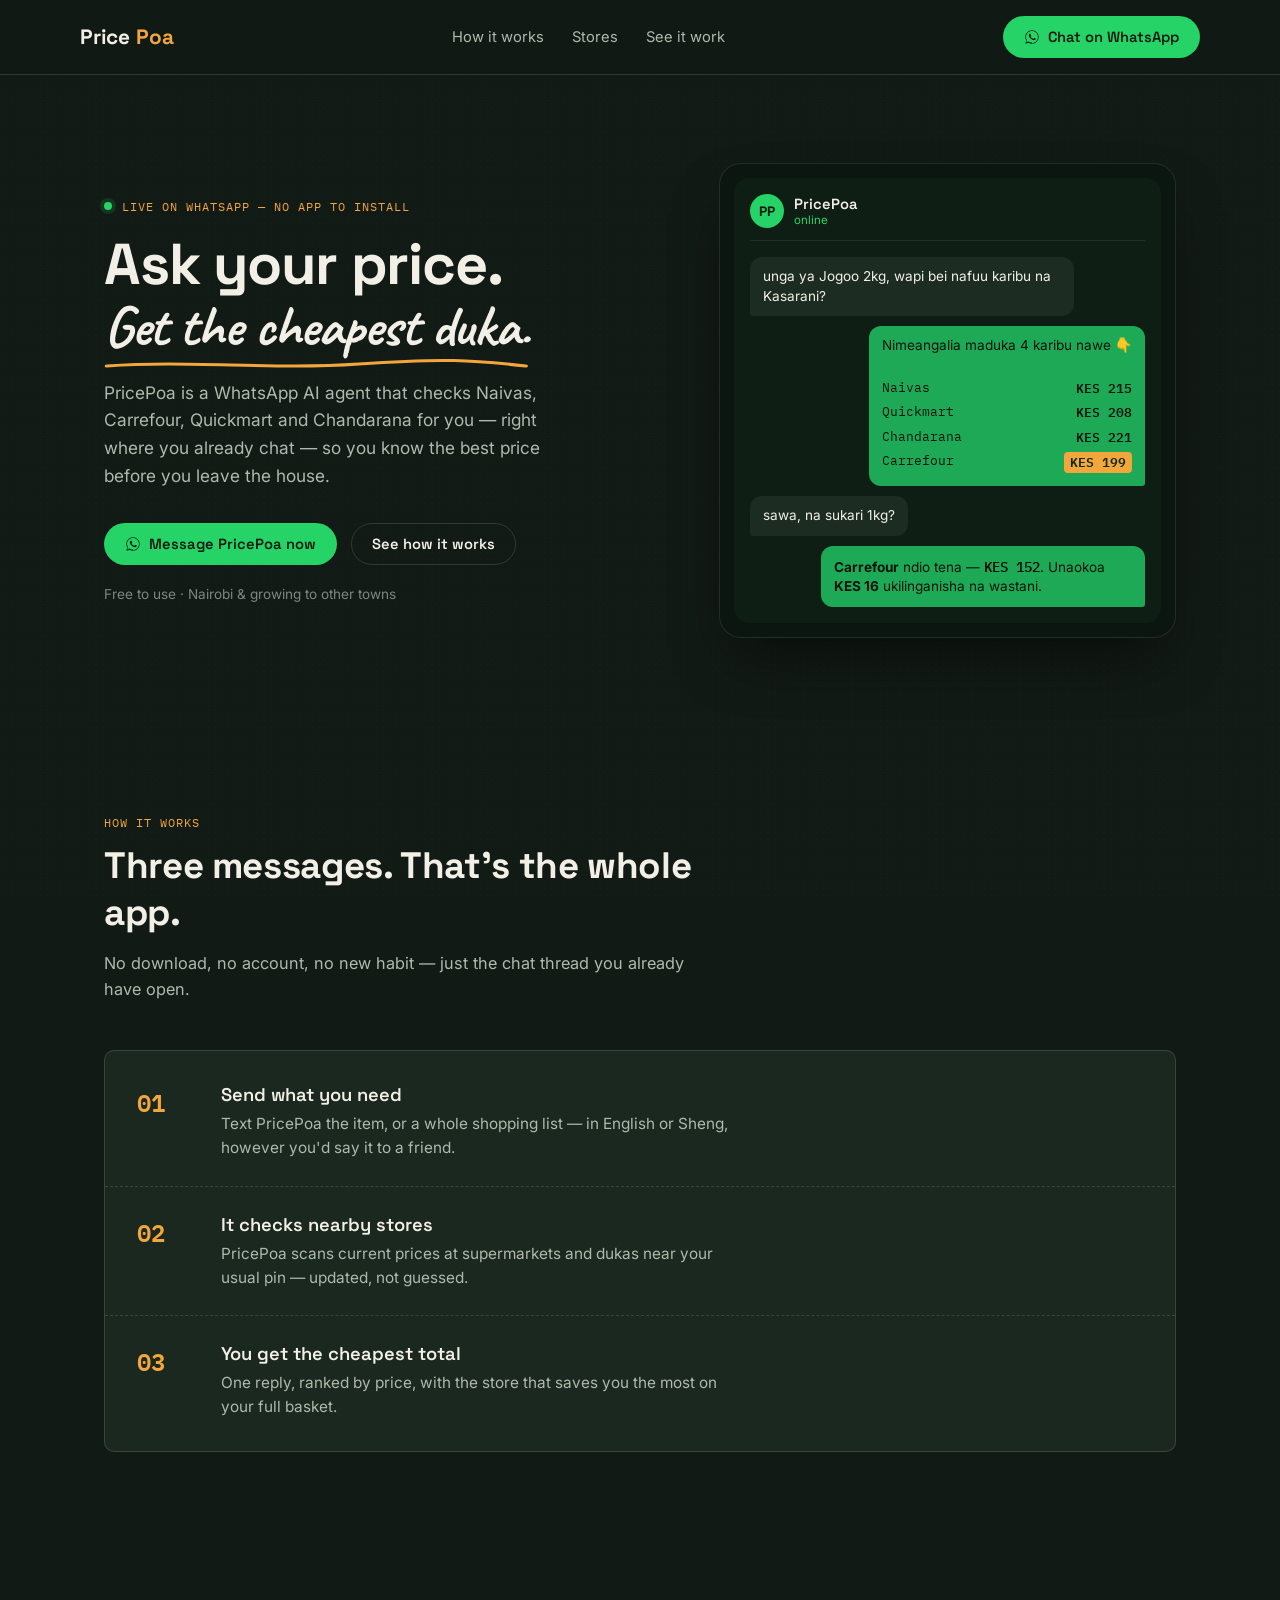
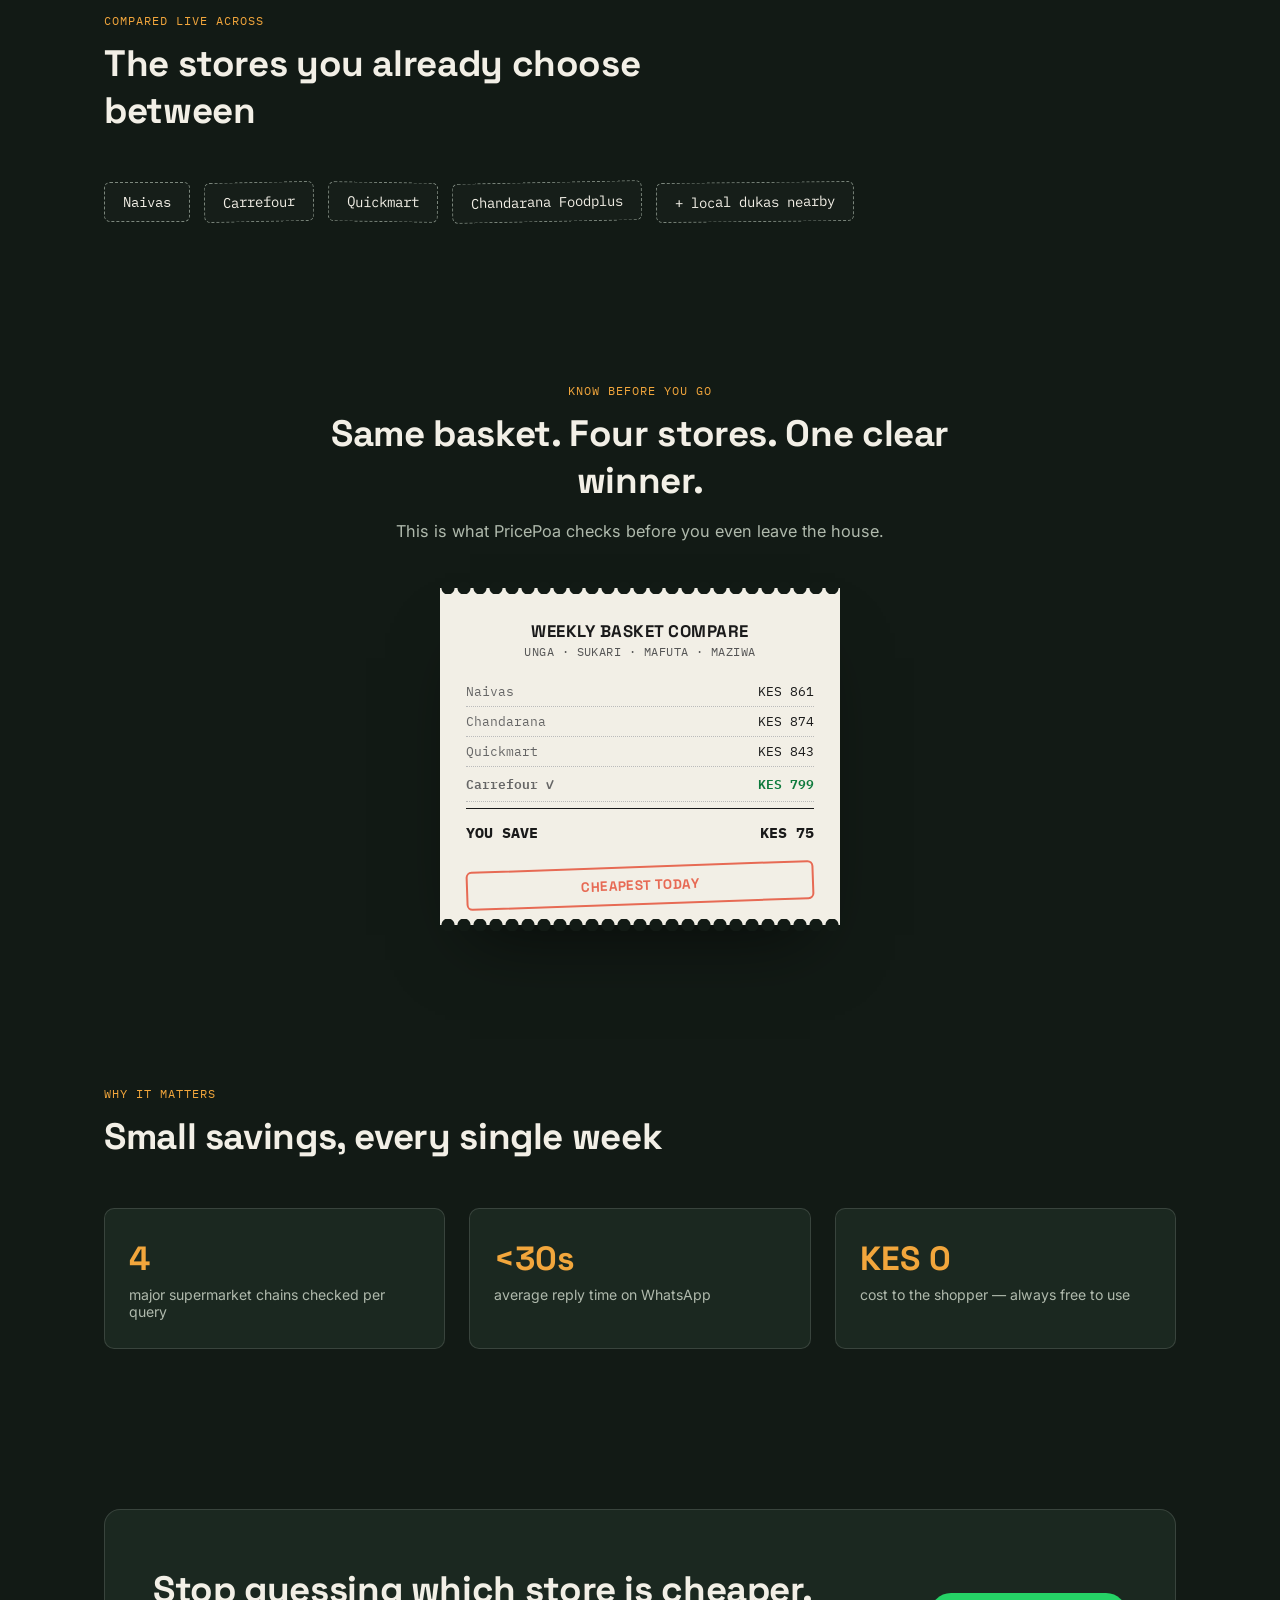
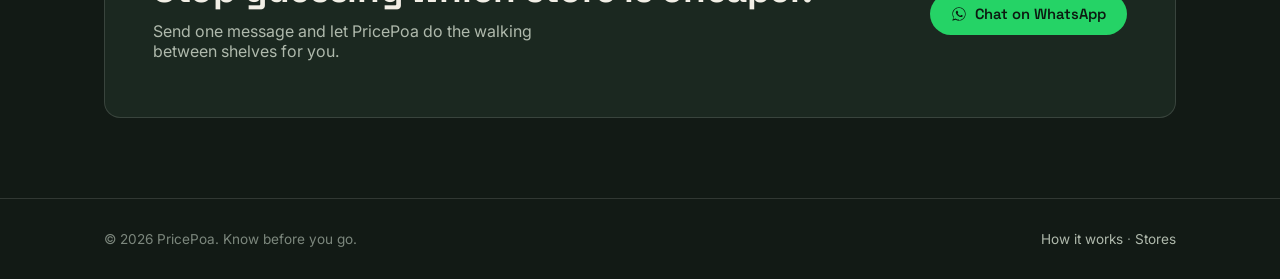
==== index.html @ fbe1e122 "init" ====
<!DOCTYPE html>
<html lang="en">
<head>
<meta charset="UTF-8">
<meta name="viewport" content="width=device-width, initial-scale=1.0">
<title>PricePoa — Know before you go</title>
<link rel="preconnect" href="https://fonts.googleapis.com">
<link rel="preconnect" href="https://fonts.gstatic.com" crossorigin>
<link href="https://fonts.googleapis.com/css2?family=Space+Grotesk:wght@500;600;700&family=Caveat:wght@600;700&family=Inter:wght@400;500;600&family=IBM+Plex+Mono:wght@400;500;600&display=swap" rel="stylesheet">
<style>
  :root{
    --ink:#121A15;
    --ink-2:#1B2820;
    --ink-3:#233026;
    --chalk:#F2EFE6;
    --chalk-dim:#AFB9AC;
    --chalk-faint:#7C877D;
    --whatsapp:#25D366;
    --whatsapp-dim:#1EA956;
    --mango:#F2A63C;
    --tomato:#E76A54;
    --rule: rgba(242,239,230,0.14);
    --radius: 10px;
  }
  *{box-sizing:border-box;}
  html{scroll-behavior:smooth;}
  body{
    margin:0;
    background:var(--ink);
    color:var(--chalk);
    font-family:'Inter',sans-serif;
    -webkit-font-smoothing:antialiased;
    overflow-x:hidden;
  }
  a{color:inherit;}
  img{max-width:100%;display:block;}

  /* chalkboard texture */
  body::before{
    content:"";
    position:fixed;
    inset:0;
    pointer-events:none;
    z-index:0;
    background-image:
      radial-gradient(rgba(242,239,230,0.025) 1px, transparent 1px),
      radial-gradient(rgba(242,239,230,0.02) 1px, transparent 1px);
    background-size:3px 3px, 7px 7px;
    background-position:0 0, 2px 3px;
    opacity:0.6;
  }

  .wrap{max-width:1120px;margin:0 auto;padding:0 24px;}

  .chalk-font{font-family:'Caveat',cursive;}
  .display{font-family:'Space Grotesk',sans-serif;}
  .mono{font-family:'IBM Plex Mono',monospace;}

  /* Header */
  header{
    position:sticky;top:0;z-index:50;
    background:rgba(18,26,21,0.86);
    backdrop-filter:blur(8px);
    border-bottom:1px solid var(--rule);
  }
  .nav{
    display:flex;align-items:center;justify-content:space-between;
    padding:16px 0;
  }
  .logo{
    font-family:'Space Grotesk',sans-serif;
    font-weight:700;font-size:1.3rem;letter-spacing:-0.01em;
    display:flex;align-items:baseline;gap:6px;
  }
  .logo span{color:var(--mango);}
  .nav-links{display:flex;gap:28px;align-items:center;}
  .nav-links a{
    font-size:0.92rem;color:var(--chalk-dim);text-decoration:none;
    transition:color .15s ease;
  }
  .nav-links a:hover{color:var(--chalk);}
  .btn{
    display:inline-flex;align-items:center;gap:8px;
    font-family:'Space Grotesk',sans-serif;font-weight:600;
    font-size:0.92rem;
    padding:11px 20px;border-radius:999px;
    border:1px solid transparent;
    cursor:pointer;text-decoration:none;
    transition:transform .15s ease, box-shadow .15s ease, background .15s ease;
  }
  .btn:focus-visible{outline:2px solid var(--mango);outline-offset:3px;}
  .btn-primary{
    background:var(--whatsapp);color:#0C1A11;
  }
  .btn-primary:hover{background:var(--whatsapp-dim);transform:translateY(-1px);}
  .btn-ghost{
    border-color:var(--rule);color:var(--chalk);
  }
  .btn-ghost:hover{border-color:var(--chalk-dim);}

  /* Hero */
  .hero{
    padding:88px 0 96px;
    position:relative;z-index:1;
  }
  .hero-grid{
    display:grid;grid-template-columns:1.1fr 0.9fr;gap:56px;align-items:center;
  }
  .eyebrow{
    font-family:'IBM Plex Mono',monospace;
    font-size:0.78rem;letter-spacing:0.08em;text-transform:uppercase;
    color:var(--mango);
    display:flex;align-items:center;gap:10px;margin-bottom:20px;
  }
  .eyebrow::before{
    content:"";width:8px;height:8px;border-radius:50%;
    background:var(--whatsapp);
    box-shadow:0 0 0 4px rgba(37,211,102,0.15);
  }
  h1.headline{
    font-family:'Space Grotesk',sans-serif;
    font-weight:700;
    font-size:clamp(2.4rem, 4.6vw, 3.6rem);
    line-height:1.06;letter-spacing:-0.02em;
    margin:0 0 22px;
  }
  h1.headline .chalk-underline{
    position:relative;
    font-family:'Caveat',cursive;font-weight:700;
    color:var(--chalk);
  }
  h1.headline .chalk-underline svg{
    position:absolute;left:0;bottom:-10px;width:100%;height:14px;
  }
  .sub{
    font-size:1.08rem;line-height:1.6;color:var(--chalk-dim);
    max-width:480px;margin-bottom:34px;
  }
  .cta-row{display:flex;gap:14px;flex-wrap:wrap;align-items:center;margin-bottom:18px;}
  .hero-note{font-size:0.85rem;color:var(--chalk-faint);}

  /* Phone mock / whatsapp chat */
  .phone{
    background:#0B1610;
    border:1px solid rgba(242,239,230,0.1);
    border-radius:22px;
    padding:14px;
    box-shadow:0 30px 60px -20px rgba(0,0,0,0.6);
  }
  .phone-inner{
    background:#0F1E15;
    border-radius:16px;
    padding:16px;
    min-height:420px;
    display:flex;flex-direction:column;gap:10px;
  }
  .phone-head{
    display:flex;align-items:center;gap:10px;
    padding-bottom:12px;margin-bottom:6px;
    border-bottom:1px solid rgba(242,239,230,0.08);
  }
  .phone-avatar{
    width:34px;height:34px;border-radius:50%;
    background:var(--whatsapp);
    display:flex;align-items:center;justify-content:center;
    font-family:'Space Grotesk',sans-serif;font-weight:700;color:#0C1A11;font-size:0.85rem;
  }
  .phone-head .name{font-family:'Space Grotesk',sans-serif;font-weight:600;font-size:0.92rem;}
  .phone-head .status{font-size:0.72rem;color:var(--whatsapp);}
  .bubble{
    max-width:82%;padding:10px 13px;border-radius:12px;
    font-size:0.85rem;line-height:1.45;
    opacity:0;transform:translateY(10px);
    animation:bubbleIn .5s ease forwards;
  }
  .bubble.in{background:#1C2C22;align-self:flex-start;border-bottom-left-radius:3px;}
  .bubble.out{background:var(--whatsapp-dim);color:#08150D;align-self:flex-end;border-bottom-right-radius:3px;}
  .bubble.out .mono{font-weight:600;}
  .bubble b{color:var(--mango);}
  .bubble.out b{color:#08150D;}
  @keyframes bubbleIn{to{opacity:1;transform:translateY(0);}}
  .b1{animation-delay:.1s;} .b2{animation-delay:.5s;} .b3{animation-delay:1.1s;} .b4{animation-delay:1.7s;}
  .price-line{display:flex;justify-content:space-between;gap:14px;font-family:'IBM Plex Mono',monospace;font-size:0.8rem;padding:3px 0;}
  .price-line .cheapest{color:#0B2A17;background:var(--mango);padding:1px 6px;border-radius:4px;font-weight:600;}

  /* Sections shared */
  section{position:relative;z-index:1;padding:80px 0;}
  .section-head{max-width:620px;margin-bottom:48px;}
  .kicker{
    font-family:'IBM Plex Mono',monospace;font-size:0.78rem;
    letter-spacing:0.08em;text-transform:uppercase;color:var(--mango);
    margin-bottom:12px;display:block;
  }
  h2{
    font-family:'Space Grotesk',sans-serif;font-weight:700;
    font-size:clamp(1.7rem,3vw,2.3rem);letter-spacing:-0.01em;margin:0 0 14px;
  }
  .section-head p{color:var(--chalk-dim);font-size:1.02rem;line-height:1.6;margin:0;}

  .reveal{opacity:0;transform:translateY(18px);transition:opacity .6s ease, transform .6s ease;}
  .reveal.show{opacity:1;transform:translateY(0);}

  /* How it works — receipt line items */
  .steps{
    background:var(--ink-2);
    border:1px solid var(--rule);
    border-radius:var(--radius);
    padding:6px 0;
  }
  .step{
    display:grid;grid-template-columns:64px 1fr;gap:20px;
    padding:26px 32px;
    border-bottom:1px dashed var(--rule);
  }
  .step:last-child{border-bottom:none;}
  .step-no{
    font-family:'IBM Plex Mono',monospace;font-size:1.5rem;color:var(--mango);font-weight:600;
  }
  .step h3{
    font-family:'Space Grotesk',sans-serif;font-size:1.15rem;margin:0 0 6px;font-weight:600;
  }
  .step p{margin:0;color:var(--chalk-dim);font-size:0.96rem;line-height:1.55;max-width:520px;}

  /* Stores */
  .stores-row{display:flex;flex-wrap:wrap;gap:14px;}
  .tag{
    font-family:'IBM Plex Mono',monospace;font-size:0.88rem;
    border:1px dashed var(--chalk-faint);
    color:var(--chalk);
    padding:10px 18px;border-radius:6px;
    background:rgba(242,239,230,0.02);
    transform:rotate(var(--r,0deg));
  }
  .tag:nth-child(2n){--r:-1.2deg;}
  .tag:nth-child(3n){--r:1deg;}
  .tag:nth-child(5n){--r:-0.6deg;}

  /* Receipt signature element */
  .receipt-wrap{display:flex;justify-content:center;}
  .receipt{
    background:var(--chalk);
    color:#1A1A1A;
    width:100%;max-width:400px;
    font-family:'IBM Plex Mono',monospace;
    padding:32px 26px 20px;
    position:relative;
    box-shadow:0 40px 70px -30px rgba(0,0,0,0.55);
    filter:drop-shadow(0 0 0 transparent);
  }
  .receipt::before, .receipt::after{
    content:"";
    position:absolute;left:0;right:0;height:12px;
    background:
      radial-gradient(circle at 8px 6px, var(--ink) 6px, transparent 7px) repeat-x;
    background-size:16px 12px;
  }
  .receipt::before{top:-6px;}
  .receipt::after{bottom:-6px;transform:scaleY(-1);}
  .receipt h3{
    font-family:'Space Grotesk',sans-serif;text-align:center;font-size:1.05rem;
    letter-spacing:0.03em;margin:0 0 2px;
  }
  .receipt .rsub{text-align:center;font-size:0.72rem;color:#555;margin-bottom:18px;letter-spacing:0.04em;}
  .rline{display:flex;justify-content:space-between;font-size:0.82rem;padding:6px 0;border-bottom:1px dotted #bbb;}
  .rline .store{color:#666;}
  .rline.best{font-weight:600;}
  .rline.best .price{color:#0E7A3C;}
  .rtotal{display:flex;justify-content:space-between;font-size:0.92rem;font-weight:700;padding:14px 0 6px;margin-top:6px;border-top:1px solid #1A1A1A;}
  .stamp{
    margin-top:18px;border:2px solid var(--tomato);color:var(--tomato);
    text-align:center;padding:9px;border-radius:6px;
    font-family:'Space Grotesk',sans-serif;font-weight:700;font-size:0.85rem;
    transform:rotate(-2deg);letter-spacing:0.03em;
  }

  /* Stats */
  .stats-grid{display:grid;grid-template-columns:repeat(3,1fr);gap:24px;}
  .stat{
    background:var(--ink-2);border:1px solid var(--rule);border-radius:var(--radius);
    padding:28px 24px;
  }
  .stat .num{font-family:'Space Grotesk',sans-serif;font-weight:700;font-size:2.1rem;color:var(--mango);}
  .stat .label{font-size:0.88rem;color:var(--chalk-dim);margin-top:6px;}

  /* Final CTA */
  .cta-band{
    background:var(--ink-2);border:1px solid var(--rule);
    border-radius:16px;padding:56px 48px;
    display:flex;align-items:center;justify-content:space-between;gap:32px;
    flex-wrap:wrap;
  }
  .cta-band h2{margin-bottom:8px;}
  .cta-band p{color:var(--chalk-dim);margin:0;max-width:420px;}

  footer{
    border-top:1px solid var(--rule);
    padding:32px 0;
    font-size:0.85rem;color:var(--chalk-faint);
    display:flex;justify-content:space-between;flex-wrap:wrap;gap:12px;
  }
  footer a{color:var(--chalk-dim);text-decoration:none;}
  footer a:hover{color:var(--chalk);}

  @media (max-width:860px){
    .hero-grid{grid-template-columns:1fr;}
    .stats-grid{grid-template-columns:1fr;}
    .step{grid-template-columns:44px 1fr;padding:20px;}
    .nav-links{display:none;}
    .cta-band{padding:36px 24px;}
  }
</style>
</head>
<body>

<header>
  <div class="wrap nav">
    <div class="logo">Price<span>Poa</span></div>
    <nav class="nav-links">
      <a href="#how">How it works</a>
      <a href="#stores">Stores</a>
      <a href="#receipt">See it work</a>
    </nav>
    <a class="btn btn-primary" href="https://wa.me/254700000000?text=Hi%20PricePoa%2C%20I%20want%20to%20compare%20prices" target="_blank" rel="noopener">
      <svg width="16" height="16" viewBox="0 0 24 24" fill="currentColor"><path d="M17.5 14.4c-.3-.1-1.6-.8-1.9-.9-.3-.1-.4-.1-.6.1-.2.3-.7.9-.8 1-.2.2-.3.2-.5.1-.3-.1-1.2-.4-2.2-1.4-.8-.7-1.4-1.6-1.5-1.9-.2-.3 0-.4.1-.6.1-.1.3-.3.4-.5.1-.1.2-.3.2-.4.1-.2 0-.3 0-.4-.1-.1-.6-1.4-.8-1.9-.2-.5-.4-.4-.6-.4h-.5c-.2 0-.4.1-.7.3-.2.3-.9.9-.9 2.1 0 1.2.9 2.4 1 2.6.1.2 1.8 2.8 4.4 3.8.6.3 1.1.4 1.5.5.6.2 1.2.2 1.6.1.5-.1 1.6-.6 1.8-1.3.2-.6.2-1.1.2-1.2-.1-.1-.2-.2-.5-.3z"/><path d="M12 2C6.5 2 2 6.5 2 12c0 1.9.5 3.6 1.5 5.2L2 22l4.9-1.3c1.5.8 3.2 1.3 5.1 1.3 5.5 0 10-4.5 10-10S17.5 2 12 2zm0 18.3c-1.7 0-3.3-.5-4.7-1.3l-.3-.2-3.5.9.9-3.4-.2-.3C3.5 14.5 3 12.8 3 12c0-5 4-9 9-9s9 4 9 9-4 9-9 9.3z"/></svg>
      Chat on WhatsApp
    </a>
  </div>
</header>

<section class="hero">
  <div class="wrap hero-grid">
    <div>
      <span class="eyebrow">Live on WhatsApp — no app to install</span>
      <h1 class="headline">
        Ask your price.<br>
        <span class="chalk-underline">Get the cheapest duka.
          <svg viewBox="0 0 300 14" preserveAspectRatio="none"><path d="M2 8 C 60 2, 120 12, 180 6 S 260 2, 298 8" stroke="#F2A63C" stroke-width="3" fill="none" stroke-linecap="round"/></svg>
        </span>
      </h1>
      <p class="sub">PricePoa is a WhatsApp AI agent that checks Naivas, Carrefour, Quickmart and Chandarana for you — right where you already chat — so you know the best price before you leave the house.</p>
      <div class="cta-row">
        <a class="btn btn-primary" href="https://wa.me/254700000000?text=Hi%20PricePoa%2C%20I%20want%20to%20compare%20prices" target="_blank" rel="noopener">
          <svg width="16" height="16" viewBox="0 0 24 24" fill="currentColor"><path d="M17.5 14.4c-.3-.1-1.6-.8-1.9-.9-.3-.1-.4-.1-.6.1-.2.3-.7.9-.8 1-.2.2-.3.2-.5.1-.3-.1-1.2-.4-2.2-1.4-.8-.7-1.4-1.6-1.5-1.9-.2-.3 0-.4.1-.6.1-.1.3-.3.4-.5.1-.1.2-.3.2-.4.1-.2 0-.3 0-.4-.1-.1-.6-1.4-.8-1.9-.2-.5-.4-.4-.6-.4h-.5c-.2 0-.4.1-.7.3-.2.3-.9.9-.9 2.1 0 1.2.9 2.4 1 2.6.1.2 1.8 2.8 4.4 3.8.6.3 1.1.4 1.5.5.6.2 1.2.2 1.6.1.5-.1 1.6-.6 1.8-1.3.2-.6.2-1.1.2-1.2-.1-.1-.2-.2-.5-.3z"/><path d="M12 2C6.5 2 2 6.5 2 12c0 1.9.5 3.6 1.5 5.2L2 22l4.9-1.3c1.5.8 3.2 1.3 5.1 1.3 5.5 0 10-4.5 10-10S17.5 2 12 2zm0 18.3c-1.7 0-3.3-.5-4.7-1.3l-.3-.2-3.5.9.9-3.4-.2-.3C3.5 14.5 3 12.8 3 12c0-5 4-9 9-9s9 4 9 9-4 9-9 9.3z"/></svg>
          Message PricePoa now
        </a>
        <a class="btn btn-ghost" href="#how">See how it works</a>
      </div>
      <span class="hero-note">Free to use · Nairobi &amp; growing to other towns</span>
    </div>

    <div class="phone">
      <div class="phone-inner">
        <div class="phone-head">
          <div class="phone-avatar">PP</div>
          <div>
            <div class="name">PricePoa</div>
            <div class="status">online</div>
          </div>
        </div>
        <div class="bubble in b1">unga ya Jogoo 2kg, wapi bei nafuu karibu na Kasarani?</div>
        <div class="bubble out b2">Nimeangalia maduka 4 karibu nawe 👇<br><br>
          <div class="price-line"><span>Naivas</span><span class="mono">KES 215</span></div>
          <div class="price-line"><span>Quickmart</span><span class="mono">KES 208</span></div>
          <div class="price-line"><span>Chandarana</span><span class="mono">KES 221</span></div>
          <div class="price-line"><span>Carrefour</span><span class="mono cheapest">KES 199</span></div>
        </div>
        <div class="bubble in b3">sawa, na sukari 1kg?</div>
        <div class="bubble out b4"><b>Carrefour</b> ndio tena — <span class="mono">KES 152</span>. Unaokoa <b>KES 16</b> ukilinganisha na wastani.</div>
      </div>
    </div>
  </div>
</section>

<section id="how">
  <div class="wrap">
    <div class="section-head reveal">
      <span class="kicker">How it works</span>
      <h2>Three messages. That's the whole app.</h2>
      <p>No download, no account, no new habit — just the chat thread you already have open.</p>
    </div>
    <div class="steps reveal">
      <div class="step">
        <div class="step-no">01</div>
        <div>
          <h3>Send what you need</h3>
          <p>Text PricePoa the item, or a whole shopping list — in English or Sheng, however you'd say it to a friend.</p>
        </div>
      </div>
      <div class="step">
        <div class="step-no">02</div>
        <div>
          <h3>It checks nearby stores</h3>
          <p>PricePoa scans current prices at supermarkets and dukas near your usual pin — updated, not guessed.</p>
        </div>
      </div>
      <div class="step">
        <div class="step-no">03</div>
        <div>
          <h3>You get the cheapest total</h3>
          <p>One reply, ranked by price, with the store that saves you the most on your full basket.</p>
        </div>
      </div>
    </div>
  </div>
</section>

<section id="stores">
  <div class="wrap">
    <div class="section-head reveal">
      <span class="kicker">Compared live across</span>
      <h2>The stores you already choose between</h2>
    </div>
    <div class="stores-row reveal">
      <span class="tag">Naivas</span>
      <span class="tag">Carrefour</span>
      <span class="tag">Quickmart</span>
      <span class="tag">Chandarana Foodplus</span>
      <span class="tag">+ local dukas nearby</span>
    </div>
  </div>
</section>

<section id="receipt">
  <div class="wrap">
    <div class="section-head reveal" style="text-align:center;margin:0 auto 44px;">
      <span class="kicker">Know before you go</span>
      <h2>Same basket. Four stores. One clear winner.</h2>
      <p style="margin:0 auto;">This is what PricePoa checks before you even leave the house.</p>
    </div>
    <div class="receipt-wrap reveal">
      <div class="receipt">
        <h3>WEEKLY BASKET COMPARE</h3>
        <div class="rsub">UNGA · SUKARI · MAFUTA · MAZIWA</div>
        <div class="rline"><span class="store">Naivas</span><span class="price">KES 861</span></div>
        <div class="rline"><span class="store">Chandarana</span><span class="price">KES 874</span></div>
        <div class="rline"><span class="store">Quickmart</span><span class="price">KES 843</span></div>
        <div class="rline best"><span class="store">Carrefour ✓</span><span class="price">KES 799</span></div>
        <div class="rtotal"><span>YOU SAVE</span><span>KES 75</span></div>
        <div class="stamp">CHEAPEST TODAY</div>
      </div>
    </div>
  </div>
</section>

<section>
  <div class="wrap">
    <div class="section-head reveal">
      <span class="kicker">Why it matters</span>
      <h2>Small savings, every single week</h2>
    </div>
    <div class="stats-grid reveal">
      <div class="stat">
        <div class="num">4</div>
        <div class="label">major supermarket chains checked per query</div>
      </div>
      <div class="stat">
        <div class="num">&lt;30s</div>
        <div class="label">average reply time on WhatsApp</div>
      </div>
      <div class="stat">
        <div class="num">KES 0</div>
        <div class="label">cost to the shopper — always free to use</div>
      </div>
    </div>
  </div>
</section>

<section>
  <div class="wrap">
    <div class="cta-band reveal">
      <div>
        <h2>Stop guessing which store is cheaper.</h2>
        <p>Send one message and let PricePoa do the walking between shelves for you.</p>
      </div>
      <a class="btn btn-primary" href="https://wa.me/254700000000?text=Hi%20PricePoa%2C%20I%20want%20to%20compare%20prices" target="_blank" rel="noopener">
        <svg width="16" height="16" viewBox="0 0 24 24" fill="currentColor"><path d="M17.5 14.4c-.3-.1-1.6-.8-1.9-.9-.3-.1-.4-.1-.6.1-.2.3-.7.9-.8 1-.2.2-.3.2-.5.1-.3-.1-1.2-.4-2.2-1.4-.8-.7-1.4-1.6-1.5-1.9-.2-.3 0-.4.1-.6.1-.1.3-.3.4-.5.1-.1.2-.3.2-.4.1-.2 0-.3 0-.4-.1-.1-.6-1.4-.8-1.9-.2-.5-.4-.4-.6-.4h-.5c-.2 0-.4.1-.7.3-.2.3-.9.9-.9 2.1 0 1.2.9 2.4 1 2.6.1.2 1.8 2.8 4.4 3.8.6.3 1.1.4 1.5.5.6.2 1.2.2 1.6.1.5-.1 1.6-.6 1.8-1.3.2-.6.2-1.1.2-1.2-.1-.1-.2-.2-.5-.3z"/><path d="M12 2C6.5 2 2 6.5 2 12c0 1.9.5 3.6 1.5 5.2L2 22l4.9-1.3c1.5.8 3.2 1.3 5.1 1.3 5.5 0 10-4.5 10-10S17.5 2 12 2zm0 18.3c-1.7 0-3.3-.5-4.7-1.3l-.3-.2-3.5.9.9-3.4-.2-.3C3.5 14.5 3 12.8 3 12c0-5 4-9 9-9s9 4 9 9-4 9-9 9.3z"/></svg>
        Chat on WhatsApp
      </a>
    </div>
  </div>
</section>

<footer>
  <div class="wrap" style="display:flex;justify-content:space-between;flex-wrap:wrap;gap:12px;width:100%;">
    <span>© 2026 PricePoa. Know before you go.</span>
    <span><a href="#how">How it works</a> · <a href="#stores">Stores</a></span>
  </div>
</footer>

<script>
  const revealEls = document.querySelectorAll('.reveal');
  const io = new IntersectionObserver((entries)=>{
    entries.forEach(e=>{
      if(e.isIntersecting){ e.target.classList.add('show'); io.unobserve(e.target); }
    });
  },{threshold:0.15});
  revealEls.forEach(el=>io.observe(el));
</script>

</body>
</html>
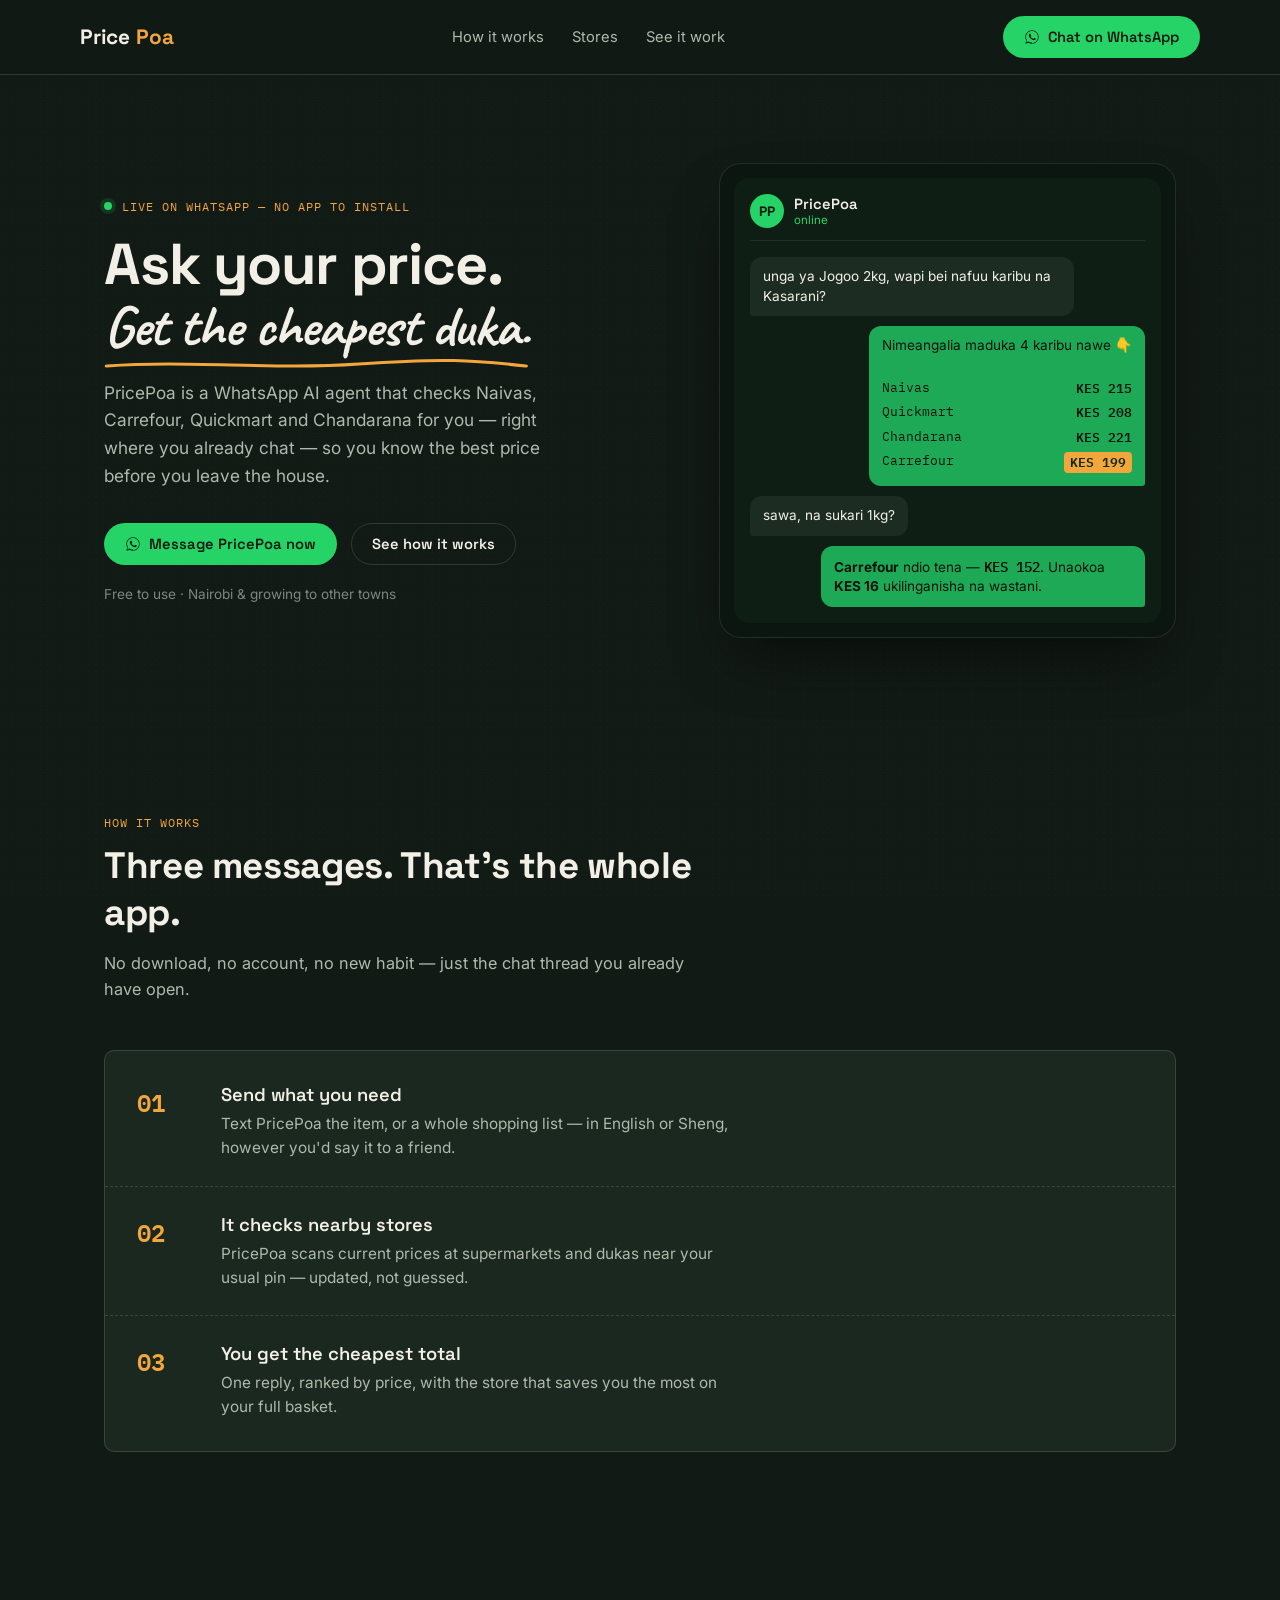
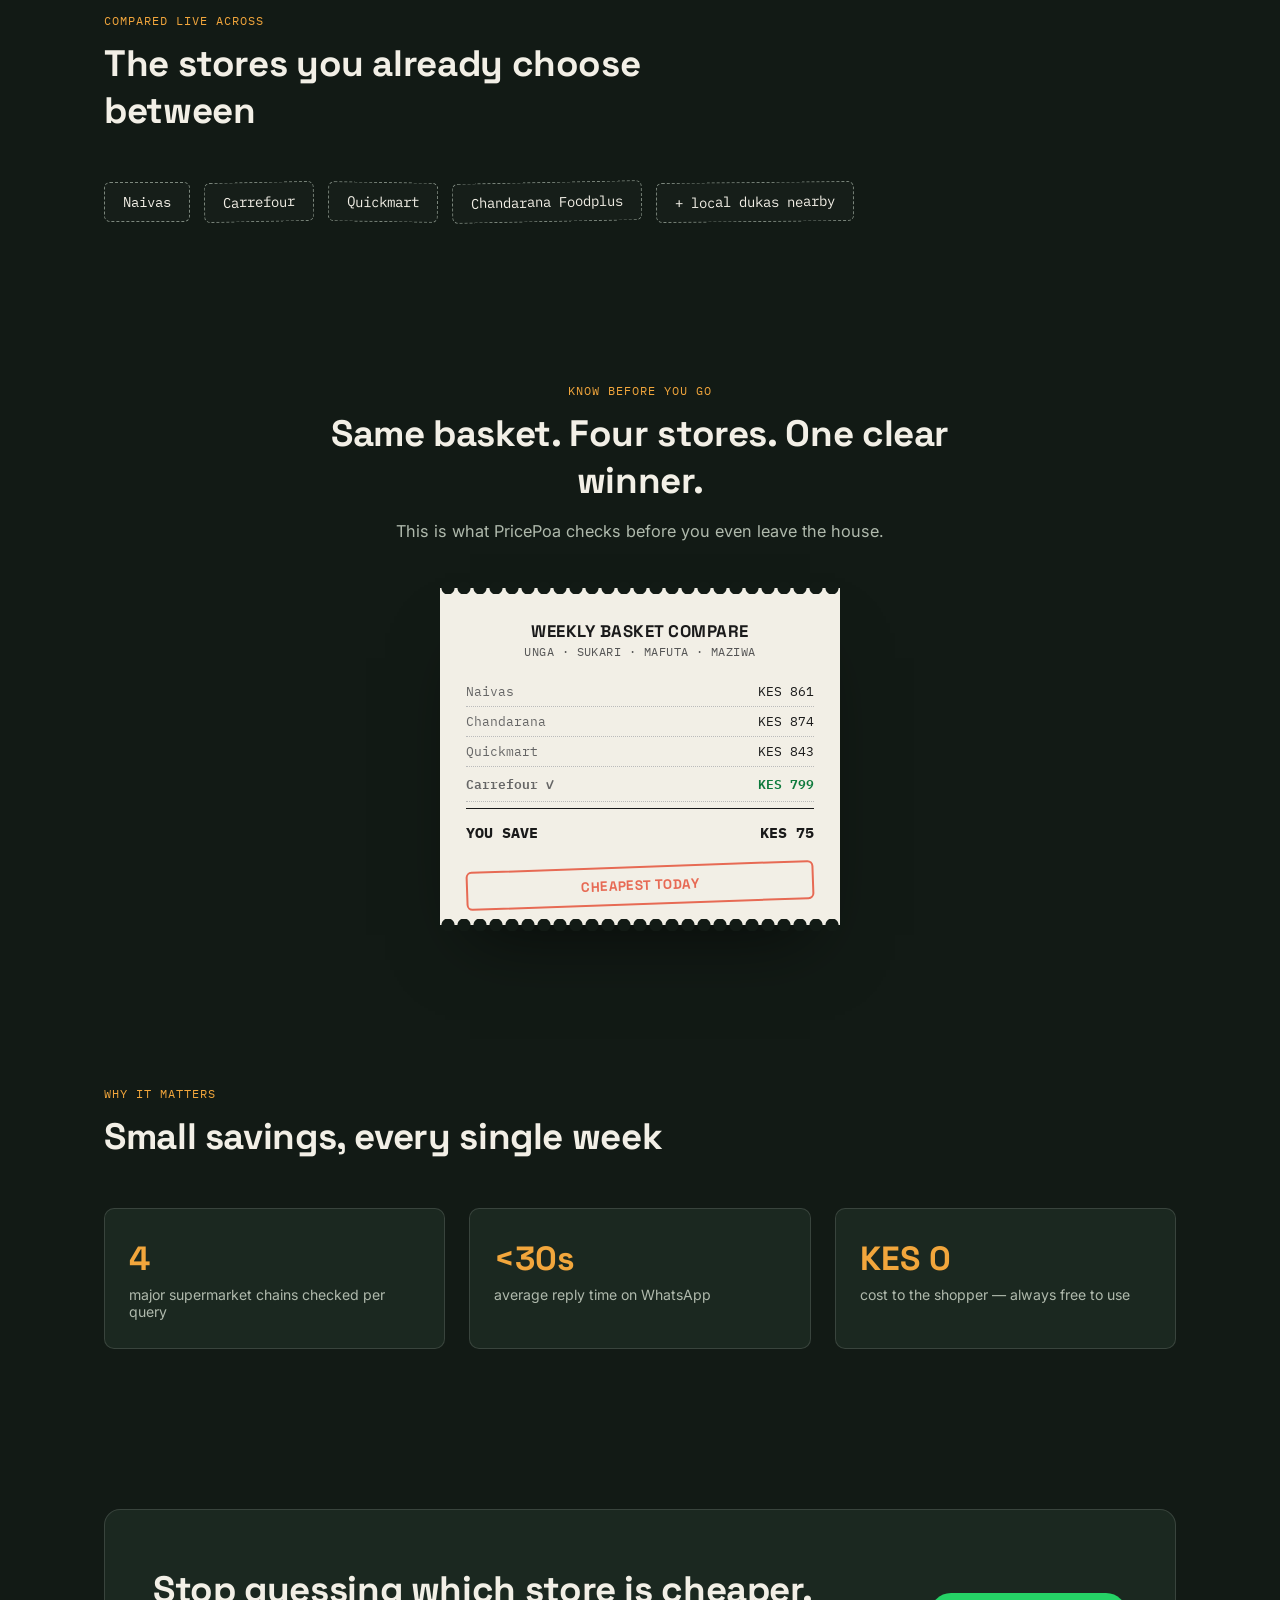
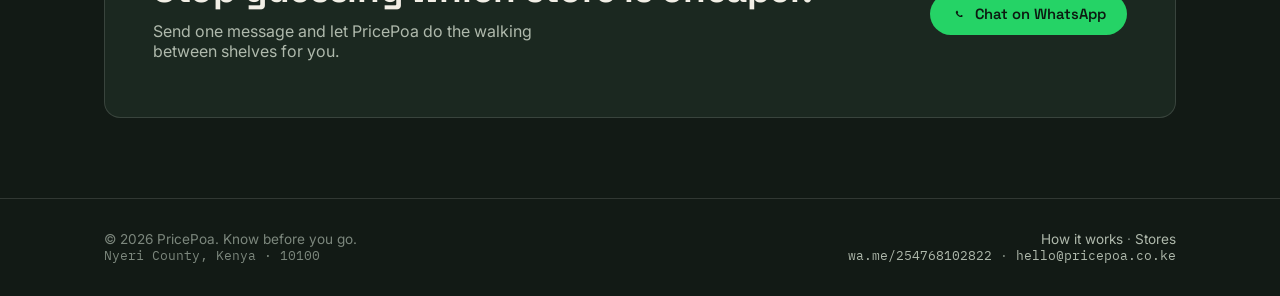
==== commit dee5f911: "updates" ====
--- a/index.html
+++ b/index.html
@@ -472,8 +472,8 @@
         <h2>Stop guessing which store is cheaper.</h2>
         <p>Send one message and let PricePoa do the walking between shelves for you.</p>
       </div>
-      <a class="btn btn-primary" href="https://wa.me/254700000000?text=Hi%20PricePoa%2C%20I%20want%20to%20compare%20prices" target="_blank" rel="noopener">
-        <svg width="16" height="16" viewBox="0 0 24 24" fill="currentColor"><path d="M17.5 14.4c-.3-.1-1.6-.8-1.9-.9-.3-.1-.4-.1-.6.1-.2.3-.7.9-.8 1-.2.2-.3.2-.5.1-.3-.1-1.2-.4-2.2-1.4-.8-.7-1.4-1.6-1.5-1.9-.2-.3 0-.4.1-.6.1-.1.3-.3.4-.5.1-.1.2-.3.2-.4.1-.2 0-.3 0-.4-.1-.1-.6-1.4-.8-1.9-.2-.5-.4-.4-.6-.4h-.5c-.2 0-.4.1-.7.3-.2.3-.9.9-.9 2.1 0 1.2.9 2.4 1 2.6.1.2 1.8 2.8 4.4 3.8.6.3 1.1.4 1.5.5.6.2 1.2.2 1.6.1.5-.1 1.6-.6 1.8-1.3.2-.6.2-1.1.2-1.2-.1-.1-.2-.2-.5-.3z"/><path d="M12 2C6.5 2 2 6.5 2 12c0 1.9.5 3.6 1.5 5.2L2 22l4.9-1.3c1.5.8 3.2 1.3 5.1 1.3 5.5 0 10-4.5 10-10S17.5 2 12 2zm0 18.3c-1.7 0-3.3-.5-4.7-1.3l-.3-.2-3.5.9.9-3.4-.2-.3C3.5 14.5 3 12.8 3 12c0-5 4-9 9-9s9 4 9 9-4 9-9 9.3z"/></svg>
+      <a class="btn btn-primary" href="https://wa.me/254768102822?text=Hi%20PricePoa%2C%20I%20want%20to%20compare%20prices" target="_blank" rel="noopener">
+        <svg width="16" height="16" viewBox="0 0 24 24" fill="currentColor"><path d="M17.5 14.4c-.3-.1-1.6-.8-1.9-.9-.3-.1-.4-.1-.6.1-.2.3-.7.9-.8 1-.2.2-.3.2-.5.1-.3-.1-1.2-.4-2.2-1.4-.8-.7-1.4-1.6-1.5-1.9-.2-.3 0-.4.1-.6.1-.1.3-.3.4-.5.1-.1.2-.3.2-.4.1-.2 0-.3 0-.4-.1-.1-.6-1.4-.8-1.9-.2-.5 -.4 -.4 -.6 -.4h -.5c -.2 0 -.4 .1 -.7 .3 -.2 .3 -.9 .9 -.9 2.1 0 1.2 .9 2.4 1 2.6 .1 .2 1.8 2.8 4.4 3.8 .6 .3 1.1 .4 1.5 .5 .6 .2 1.2 .2 1.6 .1 .5 -.1 1.6 -.6 1.8 -1.3 .2 -.6 .2 -1.１ .２ -１．２ -０．１ -０．１ -０．２ -０．２ -０．５ -０．３z"/><path d="M１２ ２C６．５ ２ ２ ６．５ ２ １２c０ １．９．５ ３．６ １．５ ５．２L２ ２２l４．９ -１．３c１．５．８ ３．２ １．３ ５．１ １．３ ５．５ ０ １０ -４．５ １０ -１０S１７．５ ２ １２ ２zm０ １８．３c -１．７ ０ -３．３ -.５ -４．７ -１．３l -.３ -.２ -３．５ .９ .９ -３．４ -.２ -.３C３．５ １４．５ ３ １２．８ ３ １２c０ -５ ４ -９ ９ -９s９ ４ ９ ９ -４ ９ -９ ９．３z"/></svg>
         Chat on WhatsApp
       </a>
     </div>
@@ -481,9 +481,18 @@
 </section>
 
 <footer>
-  <div class="wrap" style="display:flex;justify-content:space-between;flex-wrap:wrap;gap:12px;width:100%;">
-    <span>© 2026 PricePoa. Know before you go.</span>
-    <span><a href="#how">How it works</a> · <a href="#stores">Stores</a></span>
+   <div class="wrap" style="display:flex;justify-content:space-between;flex-wrap:wrap;gap:24px;width:100%;">
+    <div>
+      <span>© 2026 PricePoa. Know before you go.</span><br>
+      <span class="mono" style="font-size:0.8rem;">Nyeri County, Kenya · 10100</span>
+    </div>
+    <div style="text-align:right;">
+      <span><a href="#how">How it works</a> · <a href="#stores">Stores</a></span><br>
+      <span class="mono" style="font-size:0.8rem;">
+        <a href="https://wa.me/254768102822" target="_blank" rel="noopener">wa.me/254768102822</a>
+        · <a href="mailto:hello@pricepoa.co.ke">hello@pricepoa.co.ke</a>
+      </span>
+    </div>
   </div>
 </footer>
 
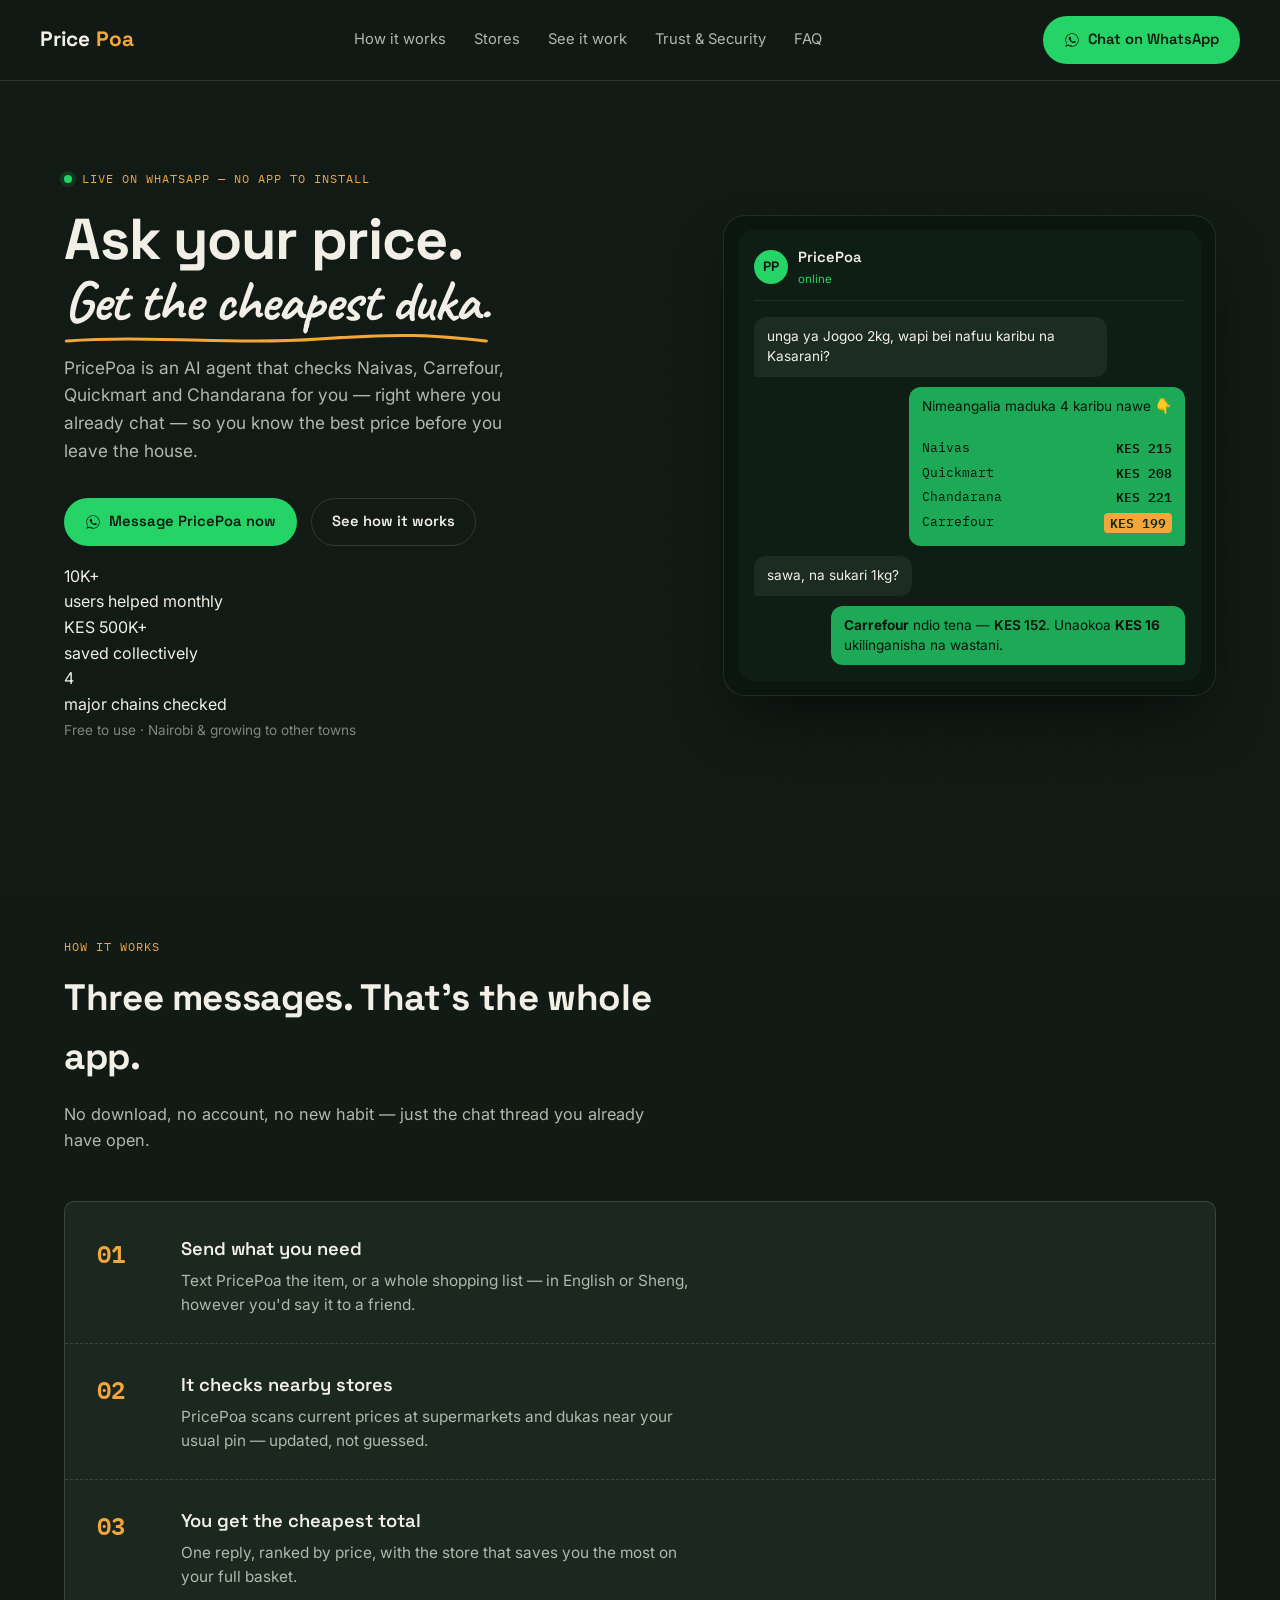
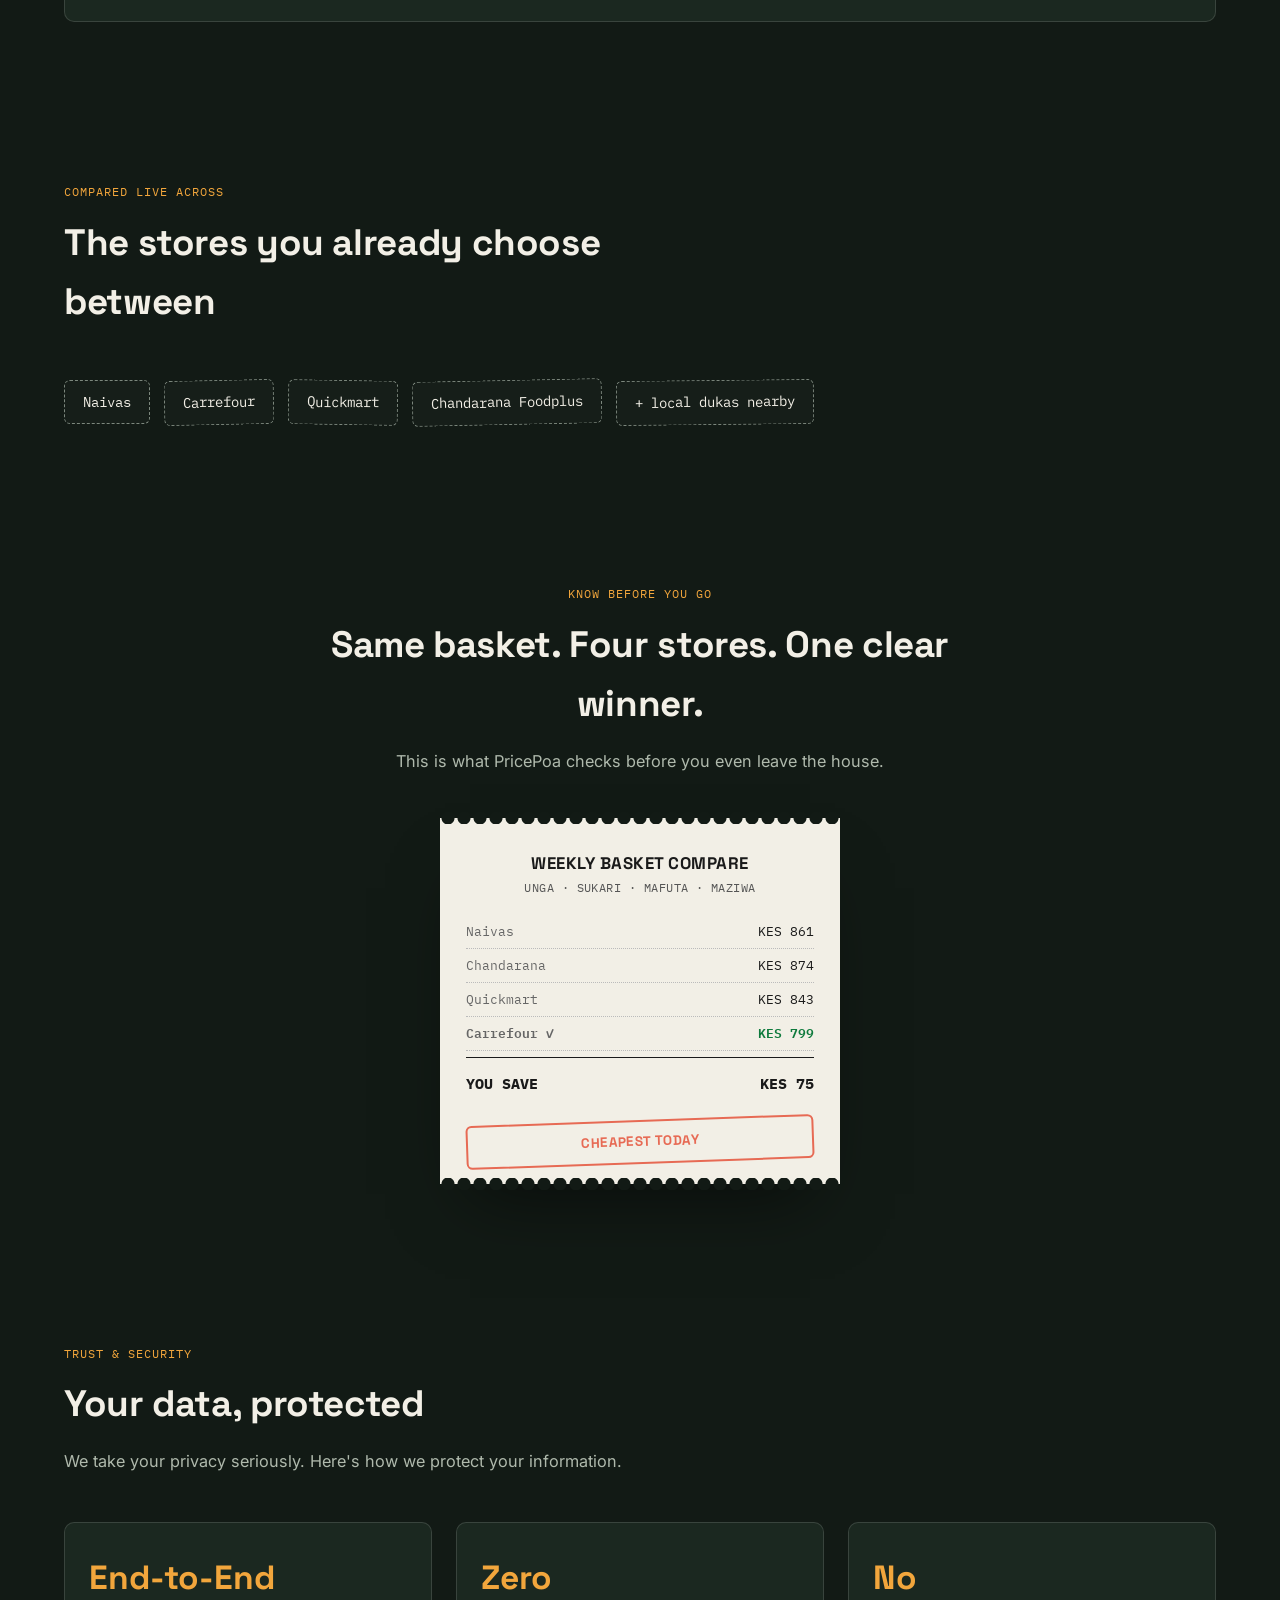
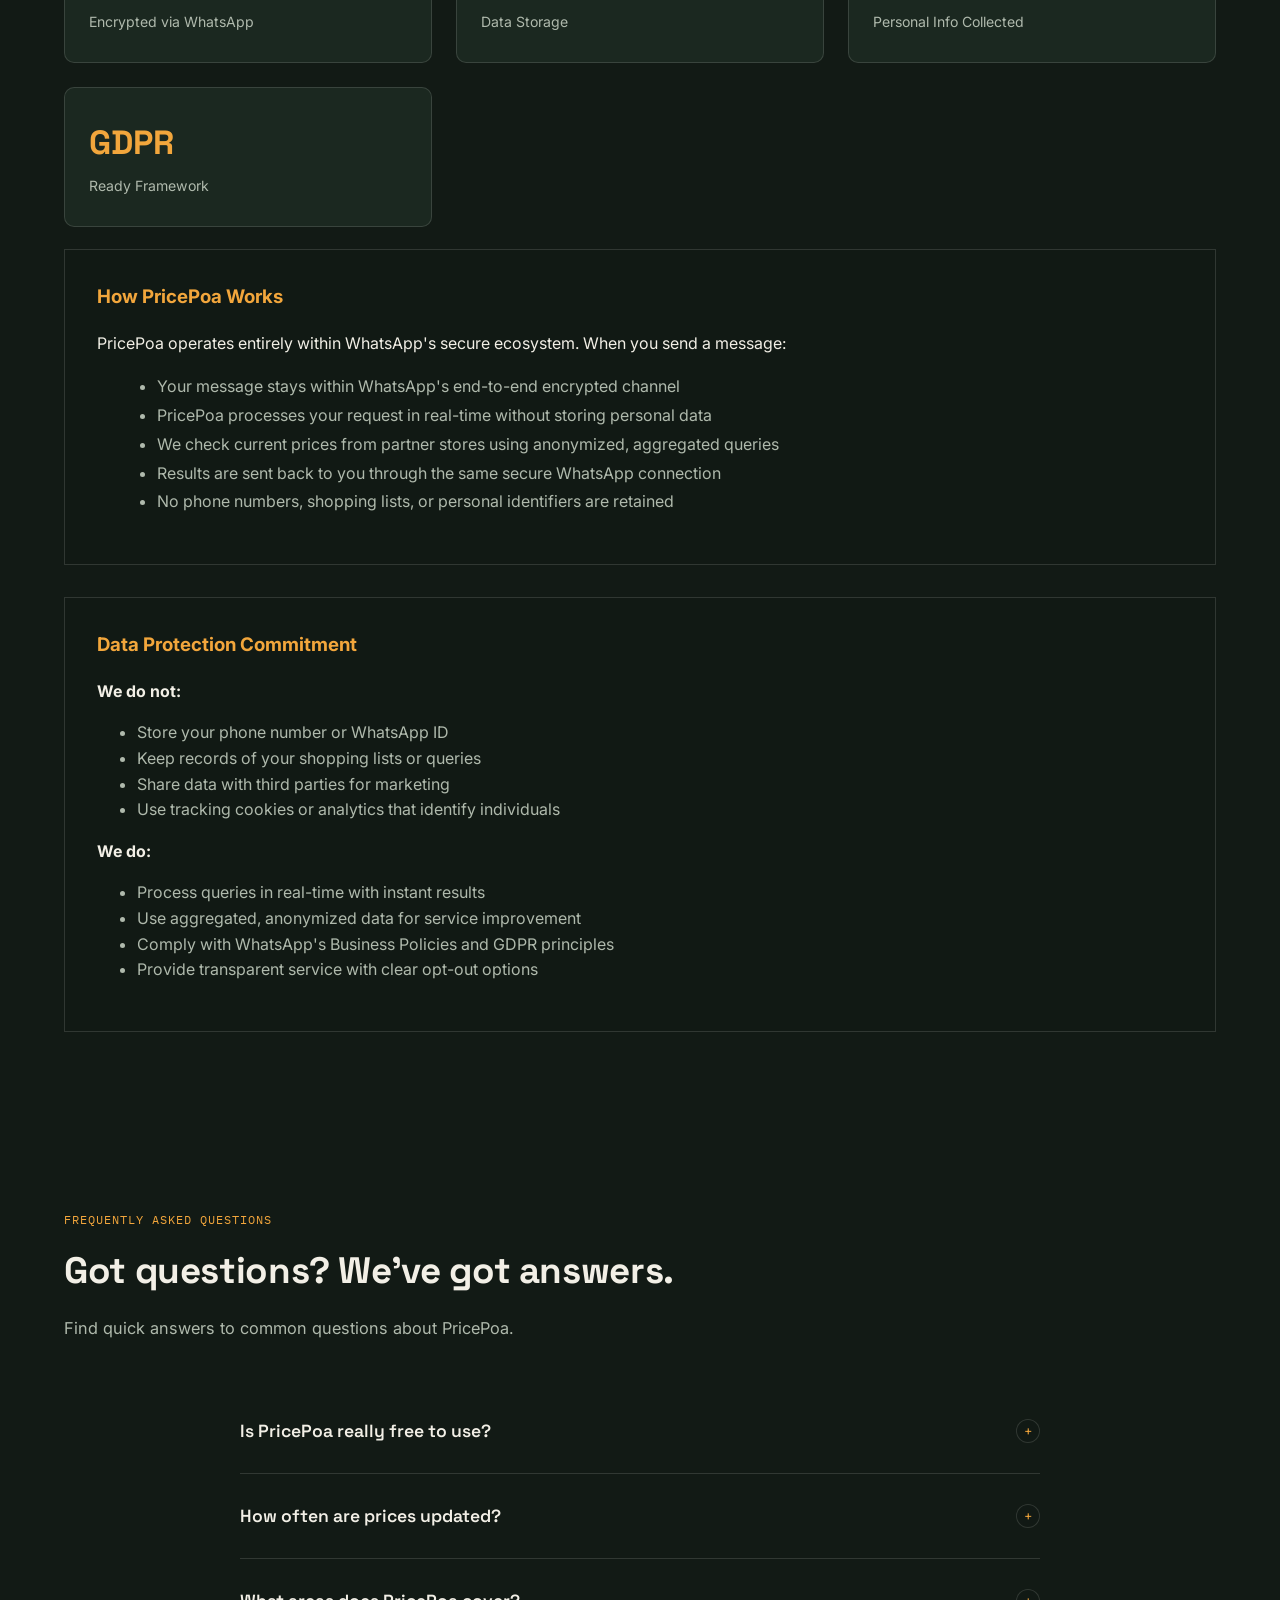
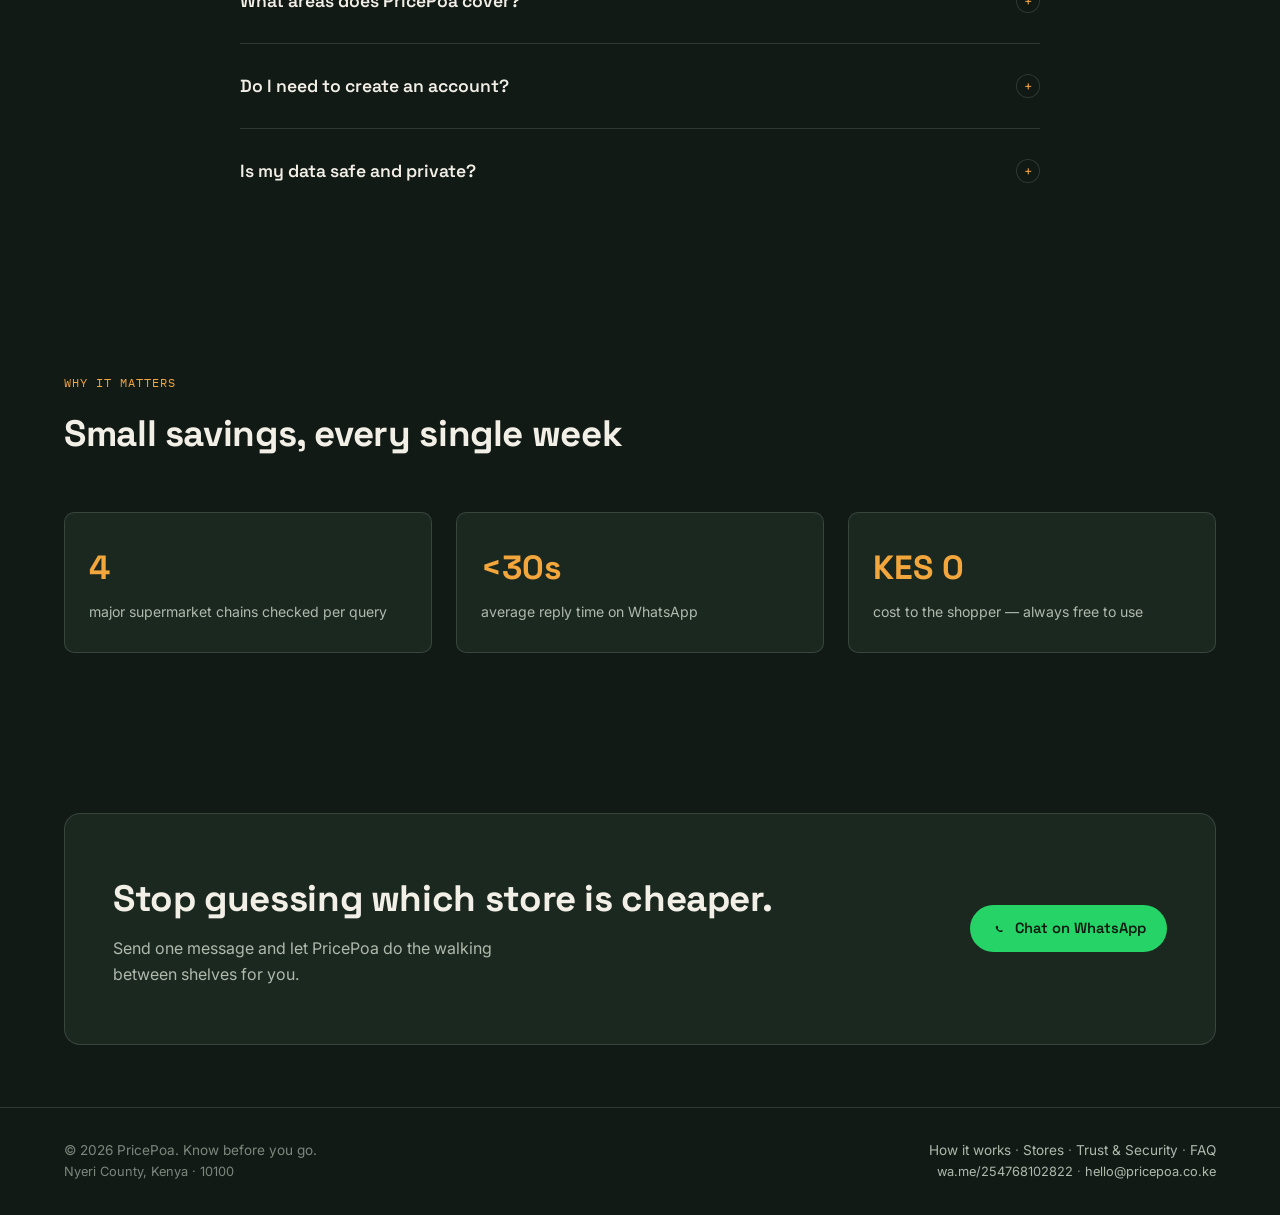
==== commit da144f94: "site revamp" ====
--- a/index.html
+++ b/index.html
@@ -1,510 +1,393 @@
 <!DOCTYPE html>
 <html lang="en">
 <head>
-<meta charset="UTF-8">
-<meta name="viewport" content="width=device-width, initial-scale=1.0">
-<title>PricePoa — Know before you go</title>
-<link rel="preconnect" href="https://fonts.googleapis.com">
-<link rel="preconnect" href="https://fonts.gstatic.com" crossorigin>
-<link href="https://fonts.googleapis.com/css2?family=Space+Grotesk:wght@500;600;700&family=Caveat:wght@600;700&family=Inter:wght@400;500;600&family=IBM+Plex+Mono:wght@400;500;600&display=swap" rel="stylesheet">
-<style>
-  :root{
-    --ink:#121A15;
-    --ink-2:#1B2820;
-    --ink-3:#233026;
-    --chalk:#F2EFE6;
-    --chalk-dim:#AFB9AC;
-    --chalk-faint:#7C877D;
-    --whatsapp:#25D366;
-    --whatsapp-dim:#1EA956;
-    --mango:#F2A63C;
-    --tomato:#E76A54;
-    --rule: rgba(242,239,230,0.14);
-    --radius: 10px;
+  <meta charset="UTF-8">
+  <meta name="viewport" content="width=device-width, initial-scale=1.0">
+  <title>PricePoa — Know before you go</title>
+  <link rel="preconnect" href="https://fonts.googleapis.com">
+  <link rel="preconnect" href="https://fonts.gstatic.com" crossorigin>
+  <link href="https://fonts.googleapis.com/css2?family=Space+Grotesk:wght@500;600;700&family=Caveat:wght@600;700&family=Inter:wght@400;500;600&family=IBM+Plex+Mono:wght@400;500;600&display=swap" rel="stylesheet">
+
+  <!-- Trust and Security Meta Tags -->
+  <meta name="description" content="PricePoa - AI-powered WhatsApp price comparison agent. Check prices at Naivas, Carrefour, Quickmart and Chandarana instantly. Free, no app needed.">
+  <meta name="keywords" content="price comparison, Kenya groceries, supermarket prices, WhatsApp shopping agent, Naivas, Carrefour, Quickmart, Chandarana">
+  <meta name="author" content="PricePoa">
+  <meta name="robots" content="index, follow">
+
+  <!-- Open Graph / Social Media Tags -->
+  <meta property="og:title" content="PricePoa — Know before you go">
+  <meta property="og:description" content="AI-powered WhatsApp price comparison agent. Check prices at Naivas, Carrefour, Quickmart and Chandarana instantly. Free, no app needed.">
+  <meta property="og:type" content="website">
+  <meta property="og:url" content="https://pricepoa.co.ke/">
+  <meta property="og:image" content="https://pricepoa.co.ke/assets/og-image.jpg">
+  <meta property="og:locale" content="en_KS">
+
+  <!-- Twitter Card -->
+  <meta name="twitter:card" content="summary_large_image">
+  <meta name="twitter:title" content="PricePoa — Know before you go">
+  <meta name="twitter:description" content="AI-powered WhatsApp price comparison agent. Check prices at Naivas, Carrefour, Quickmart and Chandarana instantly. Free, no app needed.">
+  <meta name="twitter:image" content="https://pricepoa.co.ke/assets/og-image.jpg">
+
+  <!-- Structured Data (JSON-LD) -->
+  <script type="application/ld+json">
+  {
+    "@context": "https://schema.org",
+    "@type": "LocalBusiness",
+    "@id": "https://pricepoa.co.ke/",
+    "name": "PricePoa",
+    "image": [
+      "https://pricepoa.co.ke/assets/logo.png"
+    ],
+    "@id": "",
+    "url": "https://pricepoa.co.ke/",
+    "telephone": "+254 768 102822",
+    "priceRange": "Free",
+    "address": {
+      "@type": "PostalAddress",
+      "streetAddress": "Nyeri County",
+      "addressLocality": "Kenya",
+      "postalCode": "10100",
+      "addressCountry": "KE"
+    },
+    "geo": {
+      "@type": "GeoCoordinates",
+      "latitude": "-0.4231",
+      "longitude": "36.9472"
+    },
+    "openingHours": "Mo,Tu,We,Th,Fr,Sa,Su 00:00-23:59",
+    "sameAs": [
+      "https://wa.me/254768102822"
+    ],
+    "priceSpecification": {
+      "@type": "UnitPriceSpecification",
+      "price": "0",
+      "priceCurrency": "KES",
+      "valueAddedTaxIncluded": false
+    }
   }
-  *{box-sizing:border-box;}
-  html{scroll-behavior:smooth;}
-  body{
-    margin:0;
-    background:var(--ink);
-    color:var(--chalk);
-    font-family:'Inter',sans-serif;
-    -webkit-font-smoothing:antialiased;
-    overflow-x:hidden;
-  }
-  a{color:inherit;}
-  img{max-width:100%;display:block;}
-
-  /* chalkboard texture */
-  body::before{
-    content:"";
-    position:fixed;
-    inset:0;
-    pointer-events:none;
-    z-index:0;
-    background-image:
-      radial-gradient(rgba(242,239,230,0.025) 1px, transparent 1px),
-      radial-gradient(rgba(242,239,230,0.02) 1px, transparent 1px);
-    background-size:3px 3px, 7px 7px;
-    background-position:0 0, 2px 3px;
-    opacity:0.6;
-  }
-
-  .wrap{max-width:1120px;margin:0 auto;padding:0 24px;}
-
-  .chalk-font{font-family:'Caveat',cursive;}
-  .display{font-family:'Space Grotesk',sans-serif;}
-  .mono{font-family:'IBM Plex Mono',monospace;}
-
-  /* Header */
-  header{
-    position:sticky;top:0;z-index:50;
-    background:rgba(18,26,21,0.86);
-    backdrop-filter:blur(8px);
-    border-bottom:1px solid var(--rule);
-  }
-  .nav{
-    display:flex;align-items:center;justify-content:space-between;
-    padding:16px 0;
-  }
-  .logo{
-    font-family:'Space Grotesk',sans-serif;
-    font-weight:700;font-size:1.3rem;letter-spacing:-0.01em;
-    display:flex;align-items:baseline;gap:6px;
-  }
-  .logo span{color:var(--mango);}
-  .nav-links{display:flex;gap:28px;align-items:center;}
-  .nav-links a{
-    font-size:0.92rem;color:var(--chalk-dim);text-decoration:none;
-    transition:color .15s ease;
-  }
-  .nav-links a:hover{color:var(--chalk);}
-  .btn{
-    display:inline-flex;align-items:center;gap:8px;
-    font-family:'Space Grotesk',sans-serif;font-weight:600;
-    font-size:0.92rem;
-    padding:11px 20px;border-radius:999px;
-    border:1px solid transparent;
-    cursor:pointer;text-decoration:none;
-    transition:transform .15s ease, box-shadow .15s ease, background .15s ease;
-  }
-  .btn:focus-visible{outline:2px solid var(--mango);outline-offset:3px;}
-  .btn-primary{
-    background:var(--whatsapp);color:#0C1A11;
-  }
-  .btn-primary:hover{background:var(--whatsapp-dim);transform:translateY(-1px);}
-  .btn-ghost{
-    border-color:var(--rule);color:var(--chalk);
-  }
-  .btn-ghost:hover{border-color:var(--chalk-dim);}
-
-  /* Hero */
-  .hero{
-    padding:88px 0 96px;
-    position:relative;z-index:1;
-  }
-  .hero-grid{
-    display:grid;grid-template-columns:1.1fr 0.9fr;gap:56px;align-items:center;
-  }
-  .eyebrow{
-    font-family:'IBM Plex Mono',monospace;
-    font-size:0.78rem;letter-spacing:0.08em;text-transform:uppercase;
-    color:var(--mango);
-    display:flex;align-items:center;gap:10px;margin-bottom:20px;
-  }
-  .eyebrow::before{
-    content:"";width:8px;height:8px;border-radius:50%;
-    background:var(--whatsapp);
-    box-shadow:0 0 0 4px rgba(37,211,102,0.15);
-  }
-  h1.headline{
-    font-family:'Space Grotesk',sans-serif;
-    font-weight:700;
-    font-size:clamp(2.4rem, 4.6vw, 3.6rem);
-    line-height:1.06;letter-spacing:-0.02em;
-    margin:0 0 22px;
-  }
-  h1.headline .chalk-underline{
-    position:relative;
-    font-family:'Caveat',cursive;font-weight:700;
-    color:var(--chalk);
-  }
-  h1.headline .chalk-underline svg{
-    position:absolute;left:0;bottom:-10px;width:100%;height:14px;
-  }
-  .sub{
-    font-size:1.08rem;line-height:1.6;color:var(--chalk-dim);
-    max-width:480px;margin-bottom:34px;
-  }
-  .cta-row{display:flex;gap:14px;flex-wrap:wrap;align-items:center;margin-bottom:18px;}
-  .hero-note{font-size:0.85rem;color:var(--chalk-faint);}
-
-  /* Phone mock / whatsapp chat */
-  .phone{
-    background:#0B1610;
-    border:1px solid rgba(242,239,230,0.1);
-    border-radius:22px;
-    padding:14px;
-    box-shadow:0 30px 60px -20px rgba(0,0,0,0.6);
-  }
-  .phone-inner{
-    background:#0F1E15;
-    border-radius:16px;
-    padding:16px;
-    min-height:420px;
-    display:flex;flex-direction:column;gap:10px;
-  }
-  .phone-head{
-    display:flex;align-items:center;gap:10px;
-    padding-bottom:12px;margin-bottom:6px;
-    border-bottom:1px solid rgba(242,239,230,0.08);
-  }
-  .phone-avatar{
-    width:34px;height:34px;border-radius:50%;
-    background:var(--whatsapp);
-    display:flex;align-items:center;justify-content:center;
-    font-family:'Space Grotesk',sans-serif;font-weight:700;color:#0C1A11;font-size:0.85rem;
-  }
-  .phone-head .name{font-family:'Space Grotesk',sans-serif;font-weight:600;font-size:0.92rem;}
-  .phone-head .status{font-size:0.72rem;color:var(--whatsapp);}
-  .bubble{
-    max-width:82%;padding:10px 13px;border-radius:12px;
-    font-size:0.85rem;line-height:1.45;
-    opacity:0;transform:translateY(10px);
-    animation:bubbleIn .5s ease forwards;
-  }
-  .bubble.in{background:#1C2C22;align-self:flex-start;border-bottom-left-radius:3px;}
-  .bubble.out{background:var(--whatsapp-dim);color:#08150D;align-self:flex-end;border-bottom-right-radius:3px;}
-  .bubble.out .mono{font-weight:600;}
-  .bubble b{color:var(--mango);}
-  .bubble.out b{color:#08150D;}
-  @keyframes bubbleIn{to{opacity:1;transform:translateY(0);}}
-  .b1{animation-delay:.1s;} .b2{animation-delay:.5s;} .b3{animation-delay:1.1s;} .b4{animation-delay:1.7s;}
-  .price-line{display:flex;justify-content:space-between;gap:14px;font-family:'IBM Plex Mono',monospace;font-size:0.8rem;padding:3px 0;}
-  .price-line .cheapest{color:#0B2A17;background:var(--mango);padding:1px 6px;border-radius:4px;font-weight:600;}
-
-  /* Sections shared */
-  section{position:relative;z-index:1;padding:80px 0;}
-  .section-head{max-width:620px;margin-bottom:48px;}
-  .kicker{
-    font-family:'IBM Plex Mono',monospace;font-size:0.78rem;
-    letter-spacing:0.08em;text-transform:uppercase;color:var(--mango);
-    margin-bottom:12px;display:block;
-  }
-  h2{
-    font-family:'Space Grotesk',sans-serif;font-weight:700;
-    font-size:clamp(1.7rem,3vw,2.3rem);letter-spacing:-0.01em;margin:0 0 14px;
-  }
-  .section-head p{color:var(--chalk-dim);font-size:1.02rem;line-height:1.6;margin:0;}
-
-  .reveal{opacity:0;transform:translateY(18px);transition:opacity .6s ease, transform .6s ease;}
-  .reveal.show{opacity:1;transform:translateY(0);}
-
-  /* How it works — receipt line items */
-  .steps{
-    background:var(--ink-2);
-    border:1px solid var(--rule);
-    border-radius:var(--radius);
-    padding:6px 0;
-  }
-  .step{
-    display:grid;grid-template-columns:64px 1fr;gap:20px;
-    padding:26px 32px;
-    border-bottom:1px dashed var(--rule);
-  }
-  .step:last-child{border-bottom:none;}
-  .step-no{
-    font-family:'IBM Plex Mono',monospace;font-size:1.5rem;color:var(--mango);font-weight:600;
-  }
-  .step h3{
-    font-family:'Space Grotesk',sans-serif;font-size:1.15rem;margin:0 0 6px;font-weight:600;
-  }
-  .step p{margin:0;color:var(--chalk-dim);font-size:0.96rem;line-height:1.55;max-width:520px;}
-
-  /* Stores */
-  .stores-row{display:flex;flex-wrap:wrap;gap:14px;}
-  .tag{
-    font-family:'IBM Plex Mono',monospace;font-size:0.88rem;
-    border:1px dashed var(--chalk-faint);
-    color:var(--chalk);
-    padding:10px 18px;border-radius:6px;
-    background:rgba(242,239,230,0.02);
-    transform:rotate(var(--r,0deg));
-  }
-  .tag:nth-child(2n){--r:-1.2deg;}
-  .tag:nth-child(3n){--r:1deg;}
-  .tag:nth-child(5n){--r:-0.6deg;}
-
-  /* Receipt signature element */
-  .receipt-wrap{display:flex;justify-content:center;}
-  .receipt{
-    background:var(--chalk);
-    color:#1A1A1A;
-    width:100%;max-width:400px;
-    font-family:'IBM Plex Mono',monospace;
-    padding:32px 26px 20px;
-    position:relative;
-    box-shadow:0 40px 70px -30px rgba(0,0,0,0.55);
-    filter:drop-shadow(0 0 0 transparent);
-  }
-  .receipt::before, .receipt::after{
-    content:"";
-    position:absolute;left:0;right:0;height:12px;
-    background:
-      radial-gradient(circle at 8px 6px, var(--ink) 6px, transparent 7px) repeat-x;
-    background-size:16px 12px;
-  }
-  .receipt::before{top:-6px;}
-  .receipt::after{bottom:-6px;transform:scaleY(-1);}
-  .receipt h3{
-    font-family:'Space Grotesk',sans-serif;text-align:center;font-size:1.05rem;
-    letter-spacing:0.03em;margin:0 0 2px;
-  }
-  .receipt .rsub{text-align:center;font-size:0.72rem;color:#555;margin-bottom:18px;letter-spacing:0.04em;}
-  .rline{display:flex;justify-content:space-between;font-size:0.82rem;padding:6px 0;border-bottom:1px dotted #bbb;}
-  .rline .store{color:#666;}
-  .rline.best{font-weight:600;}
-  .rline.best .price{color:#0E7A3C;}
-  .rtotal{display:flex;justify-content:space-between;font-size:0.92rem;font-weight:700;padding:14px 0 6px;margin-top:6px;border-top:1px solid #1A1A1A;}
-  .stamp{
-    margin-top:18px;border:2px solid var(--tomato);color:var(--tomato);
-    text-align:center;padding:9px;border-radius:6px;
-    font-family:'Space Grotesk',sans-serif;font-weight:700;font-size:0.85rem;
-    transform:rotate(-2deg);letter-spacing:0.03em;
-  }
-
-  /* Stats */
-  .stats-grid{display:grid;grid-template-columns:repeat(3,1fr);gap:24px;}
-  .stat{
-    background:var(--ink-2);border:1px solid var(--rule);border-radius:var(--radius);
-    padding:28px 24px;
-  }
-  .stat .num{font-family:'Space Grotesk',sans-serif;font-weight:700;font-size:2.1rem;color:var(--mango);}
-  .stat .label{font-size:0.88rem;color:var(--chalk-dim);margin-top:6px;}
-
-  /* Final CTA */
-  .cta-band{
-    background:var(--ink-2);border:1px solid var(--rule);
-    border-radius:16px;padding:56px 48px;
-    display:flex;align-items:center;justify-content:space-between;gap:32px;
-    flex-wrap:wrap;
-  }
-  .cta-band h2{margin-bottom:8px;}
-  .cta-band p{color:var(--chalk-dim);margin:0;max-width:420px;}
-
-  footer{
-    border-top:1px solid var(--rule);
-    padding:32px 0;
-    font-size:0.85rem;color:var(--chalk-faint);
-    display:flex;justify-content:space-between;flex-wrap:wrap;gap:12px;
-  }
-  footer a{color:var(--chalk-dim);text-decoration:none;}
-  footer a:hover{color:var(--chalk);}
-
-  @media (max-width:860px){
-    .hero-grid{grid-template-columns:1fr;}
-    .stats-grid{grid-template-columns:1fr;}
-    .step{grid-template-columns:44px 1fr;padding:20px;}
-    .nav-links{display:none;}
-    .cta-band{padding:36px 24px;}
-  }
-</style>
+  </script>
+
+  <link rel="stylesheet" href="style.css">
 </head>
 <body>
 
-<header>
-  <div class="wrap nav">
-    <div class="logo">Price<span>Poa</span></div>
-    <nav class="nav-links">
-      <a href="#how">How it works</a>
-      <a href="#stores">Stores</a>
-      <a href="#receipt">See it work</a>
-    </nav>
-    <a class="btn btn-primary" href="https://wa.me/254700000000?text=Hi%20PricePoa%2C%20I%20want%20to%20compare%20prices" target="_blank" rel="noopener">
-      <svg width="16" height="16" viewBox="0 0 24 24" fill="currentColor"><path d="M17.5 14.4c-.3-.1-1.6-.8-1.9-.9-.3-.1-.4-.1-.6.1-.2.3-.7.9-.8 1-.2.2-.3.2-.5.1-.3-.1-1.2-.4-2.2-1.4-.8-.7-1.4-1.6-1.5-1.9-.2-.3 0-.4.1-.6.1-.1.3-.3.4-.5.1-.1.2-.3.2-.4.1-.2 0-.3 0-.4-.1-.1-.6-1.4-.8-1.9-.2-.5-.4-.4-.6-.4h-.5c-.2 0-.4.1-.7.3-.2.3-.9.9-.9 2.1 0 1.2.9 2.4 1 2.6.1.2 1.8 2.8 4.4 3.8.6.3 1.1.4 1.5.5.6.2 1.2.2 1.6.1.5-.1 1.6-.6 1.8-1.3.2-.6.2-1.1.2-1.2-.1-.1-.2-.2-.5-.3z"/><path d="M12 2C6.5 2 2 6.5 2 12c0 1.9.5 3.6 1.5 5.2L2 22l4.9-1.3c1.5.8 3.2 1.3 5.1 1.3 5.5 0 10-4.5 10-10S17.5 2 12 2zm0 18.3c-1.7 0-3.3-.5-4.7-1.3l-.3-.2-3.5.9.9-3.4-.2-.3C3.5 14.5 3 12.8 3 12c0-5 4-9 9-9s9 4 9 9-4 9-9 9.3z"/></svg>
-      Chat on WhatsApp
-    </a>
-  </div>
-</header>
-
-<section class="hero">
-  <div class="wrap hero-grid">
-    <div>
-      <span class="eyebrow">Live on WhatsApp — no app to install</span>
-      <h1 class="headline">
-        Ask your price.<br>
-        <span class="chalk-underline">Get the cheapest duka.
-          <svg viewBox="0 0 300 14" preserveAspectRatio="none"><path d="M2 8 C 60 2, 120 12, 180 6 S 260 2, 298 8" stroke="#F2A63C" stroke-width="3" fill="none" stroke-linecap="round"/></svg>
-        </span>
-      </h1>
-      <p class="sub">PricePoa is a WhatsApp AI agent that checks Naivas, Carrefour, Quickmart and Chandarana for you — right where you already chat — so you know the best price before you leave the house.</p>
-      <div class="cta-row">
-        <a class="btn btn-primary" href="https://wa.me/254700000000?text=Hi%20PricePoa%2C%20I%20want%20to%20compare%20prices" target="_blank" rel="noopener">
-          <svg width="16" height="16" viewBox="0 0 24 24" fill="currentColor"><path d="M17.5 14.4c-.3-.1-1.6-.8-1.9-.9-.3-.1-.4-.1-.6.1-.2.3-.7.9-.8 1-.2.2-.3.2-.5.1-.3-.1-1.2-.4-2.2-1.4-.8-.7-1.4-1.6-1.5-1.9-.2-.3 0-.4.1-.6.1-.1.3-.3.4-.5.1-.1.2-.3.2-.4.1-.2 0-.3 0-.4-.1-.1-.6-1.4-.8-1.9-.2-.5-.4-.4-.6-.4h-.5c-.2 0-.4.1-.7.3-.2.3-.9.9-.9 2.1 0 1.2.9 2.4 1 2.6.1.2 1.8 2.8 4.4 3.8.6.3 1.1.4 1.5.5.6.2 1.2.2 1.6.1.5-.1 1.6-.6 1.8-1.3.2-.6.2-1.1.2-1.2-.1-.1-.2-.2-.5-.3z"/><path d="M12 2C6.5 2 2 6.5 2 12c0 1.9.5 3.6 1.5 5.2L2 22l4.9-1.3c1.5.8 3.2 1.3 5.1 1.3 5.5 0 10-4.5 10-10S17.5 2 12 2zm0 18.3c-1.7 0-3.3-.5-4.7-1.3l-.3-.2-3.5.9.9-3.4-.2-.3C3.5 14.5 3 12.8 3 12c0-5 4-9 9-9s9 4 9 9-4 9-9 9.3z"/></svg>
-          Message PricePoa now
-        </a>
-        <a class="btn btn-ghost" href="#how">See how it works</a>
-      </div>
-      <span class="hero-note">Free to use · Nairobi &amp; growing to other towns</span>
-    </div>
-
-    <div class="phone">
-      <div class="phone-inner">
-        <div class="phone-head">
-          <div class="phone-avatar">PP</div>
-          <div>
-            <div class="name">PricePoa</div>
-            <div class="status">online</div>
-          </div>
-        </div>
-        <div class="bubble in b1">unga ya Jogoo 2kg, wapi bei nafuu karibu na Kasarani?</div>
-        <div class="bubble out b2">Nimeangalia maduka 4 karibu nawe 👇<br><br>
-          <div class="price-line"><span>Naivas</span><span class="mono">KES 215</span></div>
-          <div class="price-line"><span>Quickmart</span><span class="mono">KES 208</span></div>
-          <div class="price-line"><span>Chandarana</span><span class="mono">KES 221</span></div>
-          <div class="price-line"><span>Carrefour</span><span class="mono cheapest">KES 199</span></div>
-        </div>
-        <div class="bubble in b3">sawa, na sukari 1kg?</div>
-        <div class="bubble out b4"><b>Carrefour</b> ndio tena — <span class="mono">KES 152</span>. Unaokoa <b>KES 16</b> ukilinganisha na wastani.</div>
-      </div>
-    </div>
-  </div>
-</section>
-
-<section id="how">
-  <div class="wrap">
-    <div class="section-head reveal">
-      <span class="kicker">How it works</span>
-      <h2>Three messages. That's the whole app.</h2>
-      <p>No download, no account, no new habit — just the chat thread you already have open.</p>
-    </div>
-    <div class="steps reveal">
-      <div class="step">
-        <div class="step-no">01</div>
-        <div>
-          <h3>Send what you need</h3>
-          <p>Text PricePoa the item, or a whole shopping list — in English or Sheng, however you'd say it to a friend.</p>
-        </div>
-      </div>
-      <div class="step">
-        <div class="step-no">02</div>
-        <div>
-          <h3>It checks nearby stores</h3>
-          <p>PricePoa scans current prices at supermarkets and dukas near your usual pin — updated, not guessed.</p>
-        </div>
-      </div>
-      <div class="step">
-        <div class="step-no">03</div>
-        <div>
-          <h3>You get the cheapest total</h3>
-          <p>One reply, ranked by price, with the store that saves you the most on your full basket.</p>
-        </div>
-      </div>
-    </div>
-  </div>
-</section>
-
-<section id="stores">
-  <div class="wrap">
-    <div class="section-head reveal">
-      <span class="kicker">Compared live across</span>
-      <h2>The stores you already choose between</h2>
-    </div>
-    <div class="stores-row reveal">
-      <span class="tag">Naivas</span>
-      <span class="tag">Carrefour</span>
-      <span class="tag">Quickmart</span>
-      <span class="tag">Chandarana Foodplus</span>
-      <span class="tag">+ local dukas nearby</span>
-    </div>
-  </div>
-</section>
-
-<section id="receipt">
-  <div class="wrap">
-    <div class="section-head reveal" style="text-align:center;margin:0 auto 44px;">
-      <span class="kicker">Know before you go</span>
-      <h2>Same basket. Four stores. One clear winner.</h2>
-      <p style="margin:0 auto;">This is what PricePoa checks before you even leave the house.</p>
-    </div>
-    <div class="receipt-wrap reveal">
-      <div class="receipt">
-        <h3>WEEKLY BASKET COMPARE</h3>
-        <div class="rsub">UNGA · SUKARI · MAFUTA · MAZIWA</div>
-        <div class="rline"><span class="store">Naivas</span><span class="price">KES 861</span></div>
-        <div class="rline"><span class="store">Chandarana</span><span class="price">KES 874</span></div>
-        <div class="rline"><span class="store">Quickmart</span><span class="price">KES 843</span></div>
-        <div class="rline best"><span class="store">Carrefour ✓</span><span class="price">KES 799</span></div>
-        <div class="rtotal"><span>YOU SAVE</span><span>KES 75</span></div>
-        <div class="stamp">CHEAPEST TODAY</div>
-      </div>
-    </div>
-  </div>
-</section>
-
-<section>
-  <div class="wrap">
-    <div class="section-head reveal">
-      <span class="kicker">Why it matters</span>
-      <h2>Small savings, every single week</h2>
-    </div>
-    <div class="stats-grid reveal">
-      <div class="stat">
-        <div class="num">4</div>
-        <div class="label">major supermarket chains checked per query</div>
-      </div>
-      <div class="stat">
-        <div class="num">&lt;30s</div>
-        <div class="label">average reply time on WhatsApp</div>
-      </div>
-      <div class="stat">
-        <div class="num">KES 0</div>
-        <div class="label">cost to the shopper — always free to use</div>
-      </div>
-    </div>
-  </div>
-</section>
-
-<section>
-  <div class="wrap">
-    <div class="cta-band reveal">
-      <div>
-        <h2>Stop guessing which store is cheaper.</h2>
-        <p>Send one message and let PricePoa do the walking between shelves for you.</p>
-      </div>
+  <a href="#main-content" class="skip-link">Skip to main content</a>
+
+  <header>
+    <div class="wrap nav">
+      <div class="logo">Price<span>Poa</span></div>
+      <nav class="nav-links">
+        <a href="#how">How it works</a>
+        <a href="#stores">Stores</a>
+        <a href="#receipt">See it work</a>
+        <a href="#trust">Trust & Security</a>
+        <a href="#faq">FAQ</a>
+      </nav>
       <a class="btn btn-primary" href="https://wa.me/254768102822?text=Hi%20PricePoa%2C%20I%20want%20to%20compare%20prices" target="_blank" rel="noopener">
-        <svg width="16" height="16" viewBox="0 0 24 24" fill="currentColor"><path d="M17.5 14.4c-.3-.1-1.6-.8-1.9-.9-.3-.1-.4-.1-.6.1-.2.3-.7.9-.8 1-.2.2-.3.2-.5.1-.3-.1-1.2-.4-2.2-1.4-.8-.7-1.4-1.6-1.5-1.9-.2-.3 0-.4.1-.6.1-.1.3-.3.4-.5.1-.1.2-.3.2-.4.1-.2 0-.3 0-.4-.1-.1-.6-1.4-.8-1.9-.2-.5 -.4 -.4 -.6 -.4h -.5c -.2 0 -.4 .1 -.7 .3 -.2 .3 -.9 .9 -.9 2.1 0 1.2 .9 2.4 1 2.6 .1 .2 1.8 2.8 4.4 3.8 .6 .3 1.1 .4 1.5 .5 .6 .2 1.2 .2 1.6 .1 .5 -.1 1.6 -.6 1.8 -1.3 .2 -.6 .2 -1.１ .２ -１．２ -０．１ -０．１ -０．２ -０．２ -０．５ -０．３z"/><path d="M１２ ２C６．５ ２ ２ ６．５ ２ １２c０ １．９．５ ３．６ １．５ ５．２L２ ２２l４．９ -１．３c１．５．８ ３．２ １．３ ５．１ １．３ ５．５ ０ １０ -４．５ １０ -１０S１７．５ ２ １２ ２zm０ １８．３c -１．７ ０ -３．３ -.５ -４．７ -１．３l -.３ -.２ -３．５ .９ .９ -３．４ -.２ -.３C３．５ １４．５ ３ １２．８ ３ １２c０ -５ ４ -９ ９ -９s９ ４ ９ ９ -４ ９ -９ ９．３z"/></svg>
+        <svg width="16" height="16" viewBox="0 0 24 24" fill="currentColor"><path d="M17.5 14.4c-.3-.1-1.6-.8-1.9-.9-.3-.1-.4-.1-.6.1-.2.3-.7.9-.8 1-.2.2-.3.2-.5.1-.3-.1-1.2-.4-2.2-1.4-.8-.7-1.4-1.6-1.5-1.9-.2-.3 0-.4.1-.6.1-.1.3-.3.4-.5.1-.1.2-.3.2-.4.1-.2 0-.3 0-.4-.1-.1-.6-1.4-.8-1.9-.2-.5-.4-.4-.6-.4h-.5c-.2 0-.4.1-.7.3-.2.3-.9.9-.9 2.1 0 1.2.9 2.4 1 2.6.1.2 1.8 2.8 4.4 3.8.6.3 1.1.4 1.5.5.6.2 1.2.2 1.6.1.5-.1 1.6-.6 1.8-1.3.2-.6.2-1.1.2-1.2-.1-.1-.2-.2-.5-.3z"/><path d="M12 2C6.5 2 2 6.5 2 12c0 1.9.5 3.6 1.5 5.2L2 22l4.9-1.3c1.5.8 3.2 1.3 5.1 1.3 5.5 0 10-4.5 10-10S17.5 2 12 2zm0 18.3c-1.7 0-3.3-.5-4.7-1.3l-.3-.2-3.5.9.9-3.4-.2-.3C3.5 14.5 3 12.8 3 12c0-5 4-9 9-9s9 4 9 9-4 9-9 9.3z"/></svg>
         Chat on WhatsApp
       </a>
     </div>
-  </div>
-</section>
-
-<footer>
-   <div class="wrap" style="display:flex;justify-content:space-between;flex-wrap:wrap;gap:24px;width:100%;">
-    <div>
-      <span>© 2026 PricePoa. Know before you go.</span><br>
-      <span class="mono" style="font-size:0.8rem;">Nyeri County, Kenya · 10100</span>
-    </div>
-    <div style="text-align:right;">
-      <span><a href="#how">How it works</a> · <a href="#stores">Stores</a></span><br>
-      <span class="mono" style="font-size:0.8rem;">
-        <a href="https://wa.me/254768102822" target="_blank" rel="noopener">wa.me/254768102822</a>
-        · <a href="mailto:hello@pricepoa.co.ke">hello@pricepoa.co.ke</a>
-      </span>
-    </div>
-  </div>
-</footer>
-
-<script>
-  const revealEls = document.querySelectorAll('.reveal');
-  const io = new IntersectionObserver((entries)=>{
-    entries.forEach(e=>{
-      if(e.isIntersecting){ e.target.classList.add('show'); io.unobserve(e.target); }
-    });
-  },{threshold:0.15});
-  revealEls.forEach(el=>io.observe(el));
-</script>
-
+  </header>
+
+  <section class="hero" id="main-content">
+    <div class="wrap hero-grid">
+      <div>
+        <span class="eyebrow">Live on WhatsApp — no app to install</span>
+        <h1 class="headline">
+          Ask your price.<br>
+          <span class="chalk-underline">Get the cheapest duka.
+            <svg viewBox="0 0 300 14" preserveAspectRatio="none"><path d="M2 8 C 60 2, 120 12, 180 6 S 260 2, 298 8" stroke="#F2A63C" stroke-width="3" fill="none" stroke-linecap="round"/></svg>
+          </span>
+        </h1>
+        <p class="sub">PricePoa is an AI agent that checks Naivas, Carrefour, Quickmart and Chandarana for you — right where you already chat — so you know the best price before you leave the house.</p>
+        <div class="cta-row">
+          <a class="btn btn-primary" href="https://wa.me/254768102822?text=Hi%20PricePoa%2C%20I%20want%20to%20compare%20prices" target="_blank" rel="noopener">
+            <svg width="16" height="16" viewBox="0 0 24 24" fill="currentColor"><path d="M17.5 14.4c-.3-.1-1.6-.8-1.9-.9-.3-.1-.4-.1-.6.1-.2.3-.7.9-.8 1-.2.2-.3.2-.5.1-.3-.1-1.2-.4-2.2-1.4-.8-.7-1.4-1.6-1.5-1.9-.2-.3 0-.4.1-.6.1-.1.3-.3.4-.5.1-.1.2-.3.2-.4.1-.2 0-.3 0-.4-.1-.1-.6-1.4-.8-1.9-.2-.5-.4-.4-.6-.4h-.5c-.2 0-.4.1-.7.3-.2.3-.9.9-.9 2.1 0 1.2.9 2.4 1 2.6.1.2 1.8 2.8 4.4 3.8.6.3 1.1.4 1.5.5.6.2 1.2.2 1.6.1.5-.1 1.6-.6 1.8-1.3.2-.6.2-1.1.2-1.2-.1-.1-.2-.2-.5-.3z"/><path d="M12 2C6.5 2 2 6.5 2 12c0 1.9.5 3.6 1.5 5.2L2 22l4.9-1.3c1.5.8 3.2 1.3 5.1 1.3 5.5 0 10-4.5 10-10S17.5 2 12 2zm0 18.3c-1.7 0-3.3-.5-4.7-1.3l-.3-.2-3.5.9.9-3.4-.2-.3C3.5 14.5 3 12.8 3 12c0-5 4-9 9-9s9 4 9 9-4 9-9 9.3z"/></svg>
+            Message PricePoa now
+          </a>
+          <a class="btn btn-ghost" href="#how">See how it works</a>
+        </div>
+        <div class="hero-stats">
+          <div class="stat-item">
+            <div class="stat-number">10K+</div>
+            <div class="stat-label">users helped monthly</div>
+          </div>
+          <div class="stat-item">
+            <div class="stat-number">KES 500K+</div>
+            <div class="stat-label">saved collectively</div>
+          </div>
+          <div class="stat-item">
+            <div class="stat-number">4</div>
+            <div class="stat-label">major chains checked</div>
+          </div>
+        </div>
+        <span class="hero-note">Free to use · Nairobi & growing to other towns</span>
+      </div>
+
+      <div class="phone">
+        <div class="phone-inner">
+          <div class="phone-head">
+            <div class="phone-avatar">PP</div>
+            <div>
+              <div class="name">PricePoa</div>
+              <div class="status">online</div>
+            </div>
+          </div>
+          <div class="bubble in b1">unga ya Jogoo 2kg, wapi bei nafuu karibu na Kasarani?</div>
+          <div class="bubble out b2">Nimeangalia maduka 4 karibu nawe 👇<br><br>
+            <div class="price-line"><span>Naivas</span><span class="mono">KES 215</span></div>
+            <div class="price-line"><span>Quickmart</span><span class="mono">KES 208</span></div>
+            <div class="price-line"><span>Chandarana</span><span class="mono">KES 221</span></div>
+            <div class="price-line"><span>Carrefour</span><span class="mono cheapest">KES 199</span></div>
+          </div>
+          <div class="bubble in b3">sawa, na sukari 1kg?</div>
+          <div class="bubble out b4"><b>Carrefour</b> ndio tena — <span class="mono">KES 152</span>. Unaokoa <b>KES 16</b> ukilinganisha na wastani.</div>
+        </div>
+      </div>
+    </div>
+  </section>
+
+  <section id="how">
+    <div class="wrap">
+      <div class="section-head reveal">
+        <span class="kicker">How it works</span>
+        <h2>Three messages. That's the whole app.</h2>
+        <p>No download, no account, no new habit — just the chat thread you already have open.</p>
+      </div>
+      <div class="steps reveal">
+        <div class="step">
+          <div class="step-no">01</div>
+          <div>
+            <h3>Send what you need</h3>
+            <p>Text PricePoa the item, or a whole shopping list — in English or Sheng, however you'd say it to a friend.</p>
+          </div>
+        </div>
+        <div class="step">
+          <div class="step-no">02</div>
+          <div>
+            <h3>It checks nearby stores</h3>
+            <p>PricePoa scans current prices at supermarkets and dukas near your usual pin — updated, not guessed.</p>
+          </div>
+        </div>
+        <div class="step">
+          <div class="step-no">03</div>
+          <div>
+            <h3>You get the cheapest total</h3>
+            <p>One reply, ranked by price, with the store that saves you the most on your full basket.</p>
+          </div>
+        </div>
+      </div>
+    </div>
+  </section>
+
+  <section id="stores">
+    <div class="wrap">
+      <div class="section-head reveal">
+        <span class="kicker">Compared live across</span>
+        <h2>The stores you already choose between</h2>
+      </div>
+      <div class="stores-row reveal">
+        <span class="tag">Naivas</span>
+        <span class="tag">Carrefour</span>
+        <span class="tag">Quickmart</span>
+        <span class="tag">Chandarana Foodplus</span>
+        <span class="tag">+ local dukas nearby</span>
+      </div>
+    </div>
+  </section>
+
+  <section id="receipt">
+    <div class="wrap">
+      <div class="section-head reveal" style="text-align:center;margin:0 auto 44px;">
+        <span class="kicker">Know before you go</span>
+        <h2>Same basket. Four stores. One clear winner.</h2>
+        <p style="margin:0 auto;">This is what PricePoa checks before you even leave the house.</p>
+      </div>
+      <div class="receipt-wrap reveal">
+        <div class="receipt">
+          <h3>WEEKLY BASKET COMPARE</h3>
+          <div class="rsub">UNGA · SUKARI · MAFUTA · MAZIWA</div>
+          <div class="rline"><span class="store">Naivas</span><span class="price">KES 861</span></div>
+          <div class="rline"><span class="store">Chandarana</span><span class="price">KES 874</span></div>
+          <div class="rline"><span class="store">Quickmart</span><span class="price">KES 843</span></div>
+          <div class="rline best"><span class="store">Carrefour ✓</span><span class="price">KES 799</span></div>
+          <div class="rtotal"><span>YOU SAVE</span><span>KES 75</span></div>
+          <div class="stamp">CHEAPEST TODAY</div>
+        </div>
+      </div>
+    </div>
+  </section>
+
+  <section id="trust">
+    <div class="wrap">
+      <div class="section-head reveal">
+        <span class="kicker">Trust & Security</span>
+        <h2>Your data, protected</h2>
+        <p>We take your privacy seriously. Here's how we protect your information.</p>
+      </div>
+      <div class="stats-grid reveal">
+        <div class="stat glass-panel">
+          <div class="num">End-to-End</div>
+          <div class="label">Encrypted via WhatsApp</div>
+        </div>
+        <div class="stat glass-panel">
+          <div class="num">Zero</div>
+          <div class="label">Data Storage</div>
+        </div>
+        <div class="stat glass-panel">
+          <div class="num">No</div>
+          <div class="label">Personal Info Collected</div>
+        </div>
+        <div class="stat glass-panel">
+          <div class="num">GDPR</div>
+          <div class="label">Ready Framework</div>
+        </div>
+      </div>
+
+      <div class="glass-panel-medium" style="margin-top: 40px; padding: 32px;">
+        <h3 style="margin-top: 0; color: var(--mango);">How PricePoa Works</h3>
+        <p>PricePoa operates entirely within WhatsApp's secure ecosystem. When you send a message:</p>
+        <ul style="color: var(--chalk-dim); line-height: 1.8; margin-left: 20px;">
+          <li>Your message stays within WhatsApp's end-to-end encrypted channel</li>
+          <li>PricePoa processes your request in real-time without storing personal data</li>
+          <li>We check current prices from partner stores using anonymized, aggregated queries</li>
+          <li>Results are sent back to you through the same secure WhatsApp connection</li>
+          <li>No phone numbers, shopping lists, or personal identifiers are retained</li>
+        </ul>
+      </div>
+
+      <div class="glass-panel-medium" style="margin-top: 32px; padding: 32px;">
+        <h3 style="margin-top: 0; color: var(--mango);">Data Protection Commitment</h3>
+        <p style="margin-bottom: 16px;"><strong>We do not:</strong></p>
+        <ul style="color: var(--chalk-dim); margin-bottom: 16px;">
+          <li>Store your phone number or WhatsApp ID</li>
+          <li>Keep records of your shopping lists or queries</li>
+          <li>Share data with third parties for marketing</li>
+          <li>Use tracking cookies or analytics that identify individuals</li>
+        </ul>
+        <p style="margin-bottom: 16px;"><strong>We do:</strong></p>
+        <ul style="color: var(--chalk-dim);">
+          <li>Process queries in real-time with instant results</li>
+          <li>Use aggregated, anonymized data for service improvement</li>
+          <li>Comply with WhatsApp's Business Policies and GDPR principles</li>
+          <li>Provide transparent service with clear opt-out options</li>
+        </ul>
+      </div>
+    </div>
+  </section>
+
+  <section id="faq">
+    <div class="wrap">
+      <div class="section-head reveal">
+        <span class="kicker">Frequently Asked Questions</span>
+        <h2>Got questions? We've got answers.</h2>
+        <p>Find quick answers to common questions about PricePoa.</p>
+      </div>
+      <div class="faq-container reveal" style="max-width: 800px; margin: 0 auto;">
+        <div class="faq-item">
+          <div class="faq-question">
+            <h3>Is PricePoa really free to use?</h3>
+            <div class="faq-toggle">+</div>
+          </div>
+          <div class="faq-answer">
+            <p>Yes! PricePoa is completely free to use. There are no hidden fees, subscriptions, or charges of any kind. We earn revenue through anonymized, aggregated data insights that help stores optimize their pricing - never from charging users.</p>
+          </div>
+        </div>
+        <div class="faq-item">
+          <div class="faq-question">
+            <h3>How often are prices updated?</h3>
+            <div class="faq-toggle">+</div>
+          </div>
+          <div class="faq-answer">
+            <p>Prices are updated multiple times daily to ensure accuracy. We check prices at partner stores frequently throughout the day, with special attention to peak shopping hours. While we strive for real-time accuracy, we always recommend verifying prices at the store as a final check.</p>
+          </div>
+        </div>
+        <div class="faq-item">
+          <div class="faq-question">
+            <h3>What areas does PricePoa cover?</h3>
+            <div class="faq-toggle">+</div>
+          </div>
+          <div class="faq-answer">
+            <p>Currently, PricePoa focuses on Nairobi and surrounding regions, with particular strength in Kasarani, Ruiru, Thika, and along the Mombasa Road corridor. We're actively expanding to other major Kenyan towns including Mombasa, Kisumu, Nakuru, and Eldoret. Local dukas (small shops) are included based on your general location area.</p>
+          </div>
+        </div>
+        <div class="faq-item">
+          <div class="faq-question">
+            <h3>Do I need to create an account?</h3>
+            <div class="faq-toggle">+</div>
+            </div>
+          <div class="faq-answer">
+            <p>No account needed! PricePoa works directly through your existing WhatsApp. Simply message our number and start comparing prices immediately - no registration, no login, no personal information required.</p>
+          </div>
+        </div>
+        <div class="faq-item">
+          <div class="faq-question">
+            <h3>Is my data safe and private?</h3>
+            <div class="faq-toggle">+</div>
+          </div>
+          <div class="faq-answer">
+            <p>Absolutely. PricePoa leverages WhatsApp's end-to-end encryption, meaning your messages are secure from interception. We do not store your phone number, shopping lists, or personal data. All processing happens in real-time, and we follow strict data minimization principles - only using what's necessary to provide the service.</p>
+          </div>
+        </div>
+      </div>
+    </div>
+  </section>
+
+  <section>
+    <div class="wrap">
+      <div class="section-head reveal">
+        <span class="kicker">Why it matters</span>
+        <h2>Small savings, every single week</h2>
+      </div>
+      <div class="stats-grid reveal">
+        <div class="stat">
+          <div class="num">4</div>
+          <div class="label">major supermarket chains checked per query</div>
+        </div>
+        <div class="stat">
+          <div class="num"><30s</div>
+          <div class="label">average reply time on WhatsApp</div>
+        </div>
+        <div class="stat">
+          <div class="num">KES 0</div>
+          <div class="label">cost to the shopper — always free to use</div>
+        </div>
+      </div>
+    </div>
+  </section>
+
+  <section>
+    <div class="wrap">
+      <div class="cta-band reveal">
+        <div>
+          <h2>Stop guessing which store is cheaper.</h2>
+          <p>Send one message and let PricePoa do the walking between shelves for you.</p>
+        </div>
+        <a class="btn btn-primary" href="https://wa.me/254768102822?text=Hi%20PricePoa%2C%20I%20want%20to%20compare%20prices" target="_blank" rel="noopener">
+          <svg width="16" height="16" viewBox="0 0 24 24" fill="currentColor"><path d="M17.5 14.4c-.3-.1-1.6-.8-1.9-.9-.3-.1-.4-.1-.6.1-.2.3-.7.9-.8 1-.2.2-.3.2-.5.1-.3-.1-1.2-.4-2.2-1.4-.8-.7-1.4-1.6-1.5-1.9-.2-.3 0-.4.1-.6.1-.1.3-.3.4-.5.1-.1.2-.3.2-.4.1-.2 0-.3 0-.4-.1-.1-.6-1.4-.8-1.9-.2-.5 -.4 -.4 -.6 -.4h -.5c -.2 0 -.4 .1 -.7 .3 -.2 .3 -.9 .9 -.9 2.1 0 1.2 .9 2.4 1 2.6 .1 .2 1.8 2.8 4.4 3.8 .6 .3 1.1 .4 1.5 .5 .6 .2 1.2 .2 1.6 .1 .5 -.1 1.6 -.6 1.8 -1.3 .2 -.6 .2 -1.１ .２ -１．２ -０．１ -０．１ -０．２ -０．２ -０．５ -０．３z"/><path d="M１２ ２C６．５ ２ ２ ６．５ ２ １２c０ １．９．５ ３．６ １．５ ５．２L２ ２２l４．９ -１．３c１．５．８ ３．２ １．３ ５．１ １．３ ５．５ ０ １０ -４．５ １０ -１０S１７．５ ２ １２ ２zm０ １８．３c -１．７ ０ -３．３ -.５ -４．７ -１．３l -.３ -.２ -３．５ .９ .９ -３．４ -.２ -.３C３．５ １４．５ ３ １２．８ ３ １２c０ -５ ４ -９ ９ ９s９ ４ ９ ９ -４ ９ -９ ９．３z"/></svg>
+          Chat on WhatsApp
+        </a>
+      </div>
+    </div>
+  </section>
+
+  <footer>
+    <div class="wrap" style="display:flex;justify-content:space-between;flex-wrap:wrap;gap:24px;width:100%;">
+      <div>
+        <span>© 2026 PricePoa. Know before you go.</span><br>
+        <span class="mono" style="font-size:0.8rem;">Nyeri County, Kenya · 10100</span>
+      </div>
+      <div style="text-align:right;">
+        <span><a href="#how">How it works</a> · <a href="#stores">Stores</a> · <a href="#trust">Trust & Security</a> · <a href="#faq">FAQ</a></span><br>
+        <span class="mono" style="font-size:0.8rem;">
+          <a href="https://wa.me/254768102822" target="_blank" rel="noopener">wa.me/254768102822</a>
+          · <a href="mailto:hello@pricepoa.co.ke">hello@pricepoa.co.ke</a>
+        </span>
+      </div>
+    </div>
+  </footer>
+
+  <script src="script.js"></script>
 </body>
 </html>
--- a/style.css
+++ b/style.css
@@ -0,0 +1,497 @@
+:root{
+  --ink:#121A15;
+  --ink-2:#1B2820;
+  --ink-3:#233026;
+  --chalk:#F2EFE6;
+  --chalk-dim:#AFB9AC;
+  --chalk-faint:#7C877D;
+  --whatsapp:#25D366;
+  --whatsapp-dim:#1EA956;
+  --mango:#F2A63C;
+  --tomato:#E76A54;
+  --rule: rgba(242,239,230,0.14);
+  --radius: 10px;
+  --glass-blur-light: 8px;
+  --glass-blur-medium: 12px;
+  --glass-blur-heavy: 16px;
+  --glass-opacity-light: rgba(18,26,21,0.86);
+  --glass-opacity-medium: rgba(18,26,21,0.75);
+  --glass-opacity-dark: rgba(15,30,21,0.9);
+}
+
+*{box-sizing:border-box;}
+html{scroll-behavior:smooth;}
+body{
+  margin:0;
+  background:var(--ink);
+  color:var(--chalk);
+  font-family:'Inter',sans-serif;
+  -webkit-font-smoothing:antialiased;
+  overflow-x:hidden;
+  line-height:1.6;
+}
+a{color:inherit;text-decoration:none;}
+img{max-width:100%;display:block;}
+
+/* chalkboard texture */
+body::before{
+  content:"";
+  position:fixed;
+  inset:0;
+  pointer-events:none;
+  z-index:0;
+  background-image:
+    radial-gradient(rgba(242,239,230,0.025) 1px, transparent 1px),
+    radial-gradient(rgba(242,239,230,0.02) 1px, transparent 1px);
+  background-size:3px 3px, 7px 7px;
+  background-position:0 0, 2px 3px;
+  opacity:0.6;
+}
+
+/* Glassmorphism utilities */
+.glass-panel{
+  background:var(--glass-opacity-light);
+  backdrop-filter:blur(var(--glass-blur-light));
+  border:1px solid var(--rule);
+}
+.glass-panel-medium{
+  background:var(--glass-opacity-medium);
+  backdrop-filter:blur(var(--glass-blur-medium));
+  border:1px solid var(--rule);
+}
+.glass-panel-dark{
+  background:var(--glass-opacity-dark);
+  backdrop-filter:blur(var(--glass-blur-heavy));
+  border:1px solid var(--rule);
+}
+
+/* Enhanced focus styles for accessibility */
+:focus-visible{
+  outline:2px solid var(--mango);
+  outline-offset:3px;
+}
+
+/* Layout containers */
+.wrap{
+  max-width:1200px;
+  margin:0 auto;
+  padding:0 24px;
+}
+
+/* Header */
+header{
+  position:sticky;top:0;z-index:50;
+  background:var(--glass-opacity-light);
+  backdrop-filter:blur(var(--glass-blur-light));
+  border-bottom:1px solid var(--rule);
+}
+.nav{
+  display:flex;align-items:center;justify-content:space-between;
+  padding:16px 0;
+}
+.logo{
+  font-family:'Space Grotesk',sans-serif;
+  font-weight:700;font-size:1.3rem;letter-spacing:-0.01em;
+  display:flex;align-items:baseline;gap:6px;
+}
+.logo span{color:var(--mango);}
+.nav-links{display:flex;gap:28px;align-items:center;}
+.nav-links a{
+  font-size:0.92rem;color:var(--chalk-dim);transition:color .15s ease;
+}
+.nav-links a:hover{color:var(--chalk);}
+.btn{
+  display:inline-flex;align-items:center;gap:8px;
+  font-family:'Space Grotesk',sans-serif;font-weight:600;
+  font-size:0.92rem;
+  padding:11px 20px;border-radius:999px;
+  border:1px solid transparent;
+  cursor:pointer;text-decoration:none;
+  transition:transform .15s ease, box-shadow .15s ease, background .15s ease;
+}
+.btn:focus-visible{outline:2px solid var(--mango);outline-offset:3px;}
+.btn-primary{
+  background:var(--whatsapp);color:#0C1A11;
+}
+.btn-primary:hover{background:var(--whatsapp-dim);transform:translateY(-1px);}
+.btn-ghost{
+  border-color:var(--rule);color:var(--chalk);
+}
+.btn-ghost:hover{border-color:var(--chalk-dim);}
+
+/* Hero */
+.hero{
+  padding:88px 0 96px;
+  position:relative;z-index:1;
+}
+.hero-grid{
+  display:grid;grid-template-columns:1.1fr 0.9fr;gap:56px;align-items:center;
+}
+.eyebrow{
+  font-family:'IBM Plex Mono',monospace;
+  font-size:0.78rem;letter-spacing:0.08em;text-transform:uppercase;
+  color:var(--mango);
+  display:flex;align-items:center;gap:10px;margin-bottom:20px;
+}
+.eyebrow::before{
+  content:"";width:8px;height:8px;border-radius:50%;
+  background:var(--whatsapp);
+  box-shadow:0 0 0 4px rgba(37,211,102,0.15);
+}
+h1.headline{
+  font-family:'Space Grotesk',sans-serif;
+  font-weight:700;
+  font-size:clamp(2.4rem, 4.6vw, 3.6rem);
+  line-height:1.06;letter-spacing:-0.02em;
+  margin:0 0 22px;
+}
+h1.headline .chalk-underline{
+  position:relative;
+  font-family:'Caveat',cursive;font-weight:700;
+  color:var(--chalk);
+}
+h1.headline .chalk-underline svg{
+  position:absolute;left:0;bottom:-10px;width:100%;height:14px;
+}
+.sub{
+  font-size:1.08rem;line-height:1.6;color:var(--chalk-dim);
+  max-width:480px;margin-bottom:34px;
+}
+.cta-row{display:flex;gap:14px;flex-wrap:wrap;align-items:center;margin-bottom:18px;}
+.hero-note{font-size:0.85rem;color:var(--chalk-faint);}
+
+/* Phone mock / whatsapp chat */
+.phone{
+  background:#0B1610;
+  border:1px solid rgba(242,239,230,0.1);
+  border-radius:22px;
+  padding:14px;
+  box-shadow:0 30px 60px -20px rgba(0,0,0,0.6);
+}
+.phone-inner{
+  background:#0F1E15;
+  border-radius:16px;
+  padding:16px;
+  min-height:420px;
+  display:flex;flex-direction:column;gap:10px;
+}
+.phone-head{
+  display:flex;align-items:center;gap:10px;
+  padding-bottom:12px;margin-bottom:6px;
+  border-bottom:1px solid rgba(242,239,230,0.08);
+}
+.phone-avatar{
+  width:34px;height:34px;border-radius:50%;
+  background:var(--whatsapp);
+  display:flex;align-items:center;justify-content:center;
+  font-family:'Space Grotesk',sans-serif;font-weight:700;color:#0C1A11;font-size:0.85rem;
+}
+.phone-head .name{font-family:'Space Grotesk',sans-serif;font-weight:600;font-size:0.92rem;}
+.phone-head .status{font-size:0.72rem;color:var(--whatsapp);}
+.bubble{
+  max-width:82%;padding:10px 13px;border-radius:12px;
+  font-size:0.85rem;line-height:1.45;
+  opacity:0;transform:translateY(10px);
+  animation:bubbleIn .5s ease forwards;
+}
+.bubble.in{background:#1C2C22;align-self:flex-start;border-bottom-left-radius:3px;}
+.bubble.out{background:var(--whatsapp-dim);color:#08150D;align-self:flex-end;border-bottom-right-radius:3px;}
+.bubble.out .mono{font-weight:600;}
+.bubble b{color:var(--mango);}
+.bubble.out b{color:#08150D;}
+@keyframes bubbleIn{to{opacity:1;transform:translateY(0);}}
+.b1{animation-delay:.1s;} .b2{animation-delay:.5s;} .b3{animation-delay:1.1s;} .b4{animation-delay:1.7s;}
+.price-line{display:flex;justify-content:space-between;gap:14px;font-family:'IBM Plex Mono',monospace;font-size:0.8rem;padding:3px 0;}
+.price-line .cheapest{color:#0B2A17;background:var(--mango);padding:1px 6px;border-radius:4px;font-weight:600;}
+
+/* Sections shared */
+section{position:relative;z-index:1;padding:80px 0;}
+.section-head{max-width:620px;margin-bottom:48px;}
+.kicker{
+  font-family:'IBM Plex Mono',monospace;font-size:0.78rem;
+  letter-spacing:0.08em;text-transform:uppercase;color:var(--mango);
+  margin-bottom:12px;display:block;
+}
+h2{
+  font-family:'Space Grotesk',sans-serif;font-weight:700;
+  font-size:clamp(1.7rem,3vw,2.3rem);letter-spacing:-0.01em;margin:0 0 14px;
+}
+.section-head p{color:var(--chalk-dim);font-size:1.02rem;line-height:1.6;margin:0;}
+.reveal{opacity:0;transform:translateY(18px);transition:opacity .6s ease, transform .6s ease;}
+.reveal.show{opacity:1;transform:translateY(0):}
+
+/* How it works — receipt line items */
+.steps{
+  background:var(--ink-2);
+  border:1px solid var(--rule);
+  border-radius:var(--radius);
+  padding:6px 0;
+}
+.step{
+  display:grid;grid-template-columns:64px 1fr;gap:20px;
+  padding:26px 32px;
+  border-bottom:1px dashed var(--rule);
+}
+.step:last-child{border-bottom:none;}
+.step-no{
+  font-family:'IBM Plex Mono',monospace;font-size:1.5rem;color:var(--mango);font-weight:600;
+}
+.step h3{
+  font-family:'Space Grotesk',sans-serif;font-size:1.15rem;margin:0 0 6px;font-weight:600;
+}
+.step p{margin:0;color:var(--chalk-dim);font-size:0.96rem;line-height:1.55;max-width:520px;}
+
+/* Stores */
+.stores-row{display:flex;flex-wrap:wrap;gap:14px;}
+.tag{
+  font-family:'IBM Plex Mono',monospace;font-size:0.88rem;
+  border:1px dashed var(--chalk-faint);
+  color:var(--chalk);
+  padding:10px 18px;border-radius:6px;
+  background:rgba(242,239,230,0.02);
+  transform:rotate(var(--r,0deg));
+}
+.tag:nth-child(2n){--r:-1.2deg;}
+.tag:nth-child(3n){--r:1deg;}
+.tag:nth-child(5n){--r:-0.6deg;}
+
+/* Receipt signature element */
+.receipt-wrap{display:flex;justify-content:center;}
+.receipt{
+  background:var(--chalk);
+  color:#1A1A1A;
+  width:100%;max-width:400px;
+  font-family:'IBM Plex Mono',monospace;
+  padding:32px 26px 20px;
+  position:relative;
+  box-shadow:0 40px 70px -30px rgba(0,0,0,0.55);
+  filter:drop-shadow(0 0 0 transparent);
+}
+.receipt::before, .receipt::after{
+  content:"";
+  position:absolute;left:0;right:0;height:12px;
+  background:
+    radial-gradient(circle at 8px 6px, var(--ink) 6px, transparent 7px) repeat-x;
+  background-size:16px 12px;
+}
+.receipt::before{top:-6px;}
+.receipt::after{bottom:-6px;transform:scaleY(-1);}
+.receipt h3{
+  font-family:'Space Grotesk',sans-serif;text-align:center;font-size:1.05rem;
+  letter-spacing:0.03em;margin:0 0 2px;
+}
+.receipt .rsub{text-align:center;font-size:0.72rem;color:#555;margin-bottom:18px;letter-spacing:0.04em;}
+.rline{display:flex;justify-content:space-between;font-size:0.82rem;padding:6px 0;border-bottom:1px dotted #bbb;}
+.rline .store{color:#666;}
+.rline.best{font-weight:600;}
+.rline.best .price{color:#0E7A3C;}
+.rtotal{display:flex;justify-content:space-between;font-size:0.92rem;font-weight:700;padding:14px 0 6px;margin-top:6px;border-top:1px solid #1A1A1A;}
+.stamp{
+  margin-top:18px;border:2px solid var(--tomato);color:var(--tomato);
+  text-align:center;padding:9px;border-radius:6px;
+  font-family:'Space Grotesk',sans-serif;font-weight:700;font-size:0.85rem;
+  transform:rotate(-2deg);letter-spacing:0.03em;
+}
+
+/* Stats */
+.stats-grid{display:grid;grid-template-columns:repeat(3,1fr);gap:24px;}
+.stat{
+  background:var(--ink-2);border:1px solid var(--rule);border-radius:var(--radius);
+  padding:28px 24px;
+}
+.stat .num{font-family:'Space Grotesk',sans-serif;font-weight:700;font-size:2.1rem;color:var(--mango);}
+.stat .label{font-size:0.88rem;color:var(--chalk-dim);margin-top:6px;}
+
+/* Final CTA */
+.cta-band{
+  background:var(--ink-2);border:1px solid var(--rule);
+  border-radius:16px;padding:56px 48px;
+  display:flex;align-items:center;justify-content:space-between;gap:32px;
+  flex-wrap:wrap;
+}
+.cta-band h2{margin-bottom:8px;}
+.cta-band p{color:var(--chalk-dim);margin:0;max-width:420px;}
+
+/* Footer */
+footer{
+  border-top:1px solid var(--rule);
+  padding:32px 0;
+  font-size:0.85rem;color:var(--chalk-faint);
+  display:flex;justify-content:space-between;flex-wrap:wrap;gap:12px;
+}
+footer a{color:var(--chalk-dim);}
+footer a:hover{color:var(--chalk);}
+
+/* Responsive */
+@media (max-width:860px){
+  .hero-grid{grid-template-columns:1fr;}
+  .stats-grid{grid-template-columns:1fr;}
+  .step{grid-template-columns:44px 1fr;padding:20px;}
+  .nav-links{display:none;}
+  .cta-band{padding:36px 24px;}
+}
+
+/* Accessibility enhancements */
+.skip-link{
+  position:absolute;
+  left:-999px;
+  top:auto;
+  width:1px;
+  height:1px;
+  overflow:hidden;
+}
+.skip-link:focus{
+  left:0;
+  top:0;
+  width:auto;
+  height:auto;
+  overflow:auto;
+  background:#000;
+  left:7px;
+  top:7px;
+  width:auto;
+  height:auto;
+  padding:8px 15px 8px 15px;
+  z-index:100;
+}
+
+/* Animation enhancements */
+.glass-hover-lift{
+  transition:all 0.3s ease;
+}
+.glass-hover-lift:hover{
+  transform:translateY(-4px);
+  box-shadow:0 8px 32px rgba(0,0,0,0.3);
+}
+
+/* New component styles */
+.testimonial-card{
+  background:var(--glass-opacity-medium);
+  backdrop-filter:blur(var(--glass-blur-medium));
+  border:1px solid var(--rule);
+  border-radius:var(--radius);
+  padding:24px;
+  margin-bottom:16px;
+}
+.testimonial-avatar{
+  width:48px;height:48px;border-radius:50%;
+  background:var(--mango);
+  display:flex;align-items:center;justify-content:center;
+  font-family:'Space Grotesk',sans-serif;font-weight:600;color:#0C1A11;
+  margin-bottom:12px;
+}
+.testimonial-text{
+  font-style:italic;
+  color:var(--chalk-dim);
+  line-height:1.6;
+}
+.testimonial-author{
+  font-weight:600;
+  color:var(--chalk);
+  margin-top:8px;
+  display:flex;align-items:center;gap:8px;
+}
+.testimonial-author .name{
+  font-family:'Space Grotesk',sans-serif;
+}
+.testimonial-author .role{
+  font-size:0.85rem;
+  color:var(--chalk-faint);
+}
+
+.faq-item{
+  border-bottom:1px solid var(--rule);
+  padding:20px 0;
+}
+.faq-item:last-child{
+  border-bottom:none;
+}
+.faq-question{
+  display:flex;justify-content:space-between;align-items:center;
+  cursor:pointer;
+  padding:8px 0;
+}
+.faq-question h3{
+  font-family:'Space Grotesk',sans-serif;
+  font-size:1.1rem;
+  font-weight:600;
+  margin:0;
+  color:var(--chalk);
+}
+.faq-answer{
+  max-height:0;
+  overflow:hidden;
+  transition:max-height 0.3s ease;
+  color:var(--chalk-dim);
+  font-size:0.95rem;
+  line-height:1.6;
+}
+.faq-answer.show{
+  max-height:200px;
+  padding:8px 0;
+}
+.faq-toggle{
+  width:24px;
+  height:24px;
+  border-radius:50%;
+  background:var(--glass-opacity-light);
+  backdrop-filter:blur(var(--glass-blur-light));
+  border:1px solid var(--rule);
+  display:flex;align-items:center;justify-content:center;
+  font-size:0.8rem;
+  color:var(--mango);
+  transition:transform 0.3s ease;
+}
+.faq-toggle.rotate{
+  transform:rotate(180px);
+}
+
+.savings-calculator{
+  background:var(--glass-opacity-medium);
+  backdrop-filter:blur(var(--glass-blur-medium));
+  border:1px solid var(--rule);
+  border-radius:var(--radius);
+  padding:32px;
+}
+.calculator-input{
+  width:100%;
+  padding:12px;
+  margin:8px 0;
+  border:1px solid var(--rule);
+  border-radius:6px;
+  background:rgba(242,239,230,0.05);
+  color:var(--chalk);
+  font-family:'IBM Plex Mono',monospace;
+}
+.calculator-input:focus{
+  outline:none;
+  border-color:var(--mango);
+  box-shadow:0 0 0 2px rgba(37,211,102,0.2);
+}
+.calculator-btn{
+  width:100%;
+  padding:14px;
+  background:var(--whatsapp);
+  color:#0C1A11;
+  border:none;
+  border-radius:6px;
+  font-family:'Space Grotesk',sans-serif;
+  font-weight:600;
+  cursor:pointer;
+  transition:background 0.2s ease;
+}
+.calculator-btn:hover{
+  background:var(--whatsapp-dim);
+}
+.calculator-result{
+  margin-top:16px;
+  padding:16px;
+  background:var(--glass-opacity-light);
+  backdrop-filter:blur(var(--glass-blur-light));
+  border:1px solid var(--rule);
+  border-radius:6px;
+}
+.calculator-result h4{
+  margin-top:0;
+  color:var(--mango);
+}
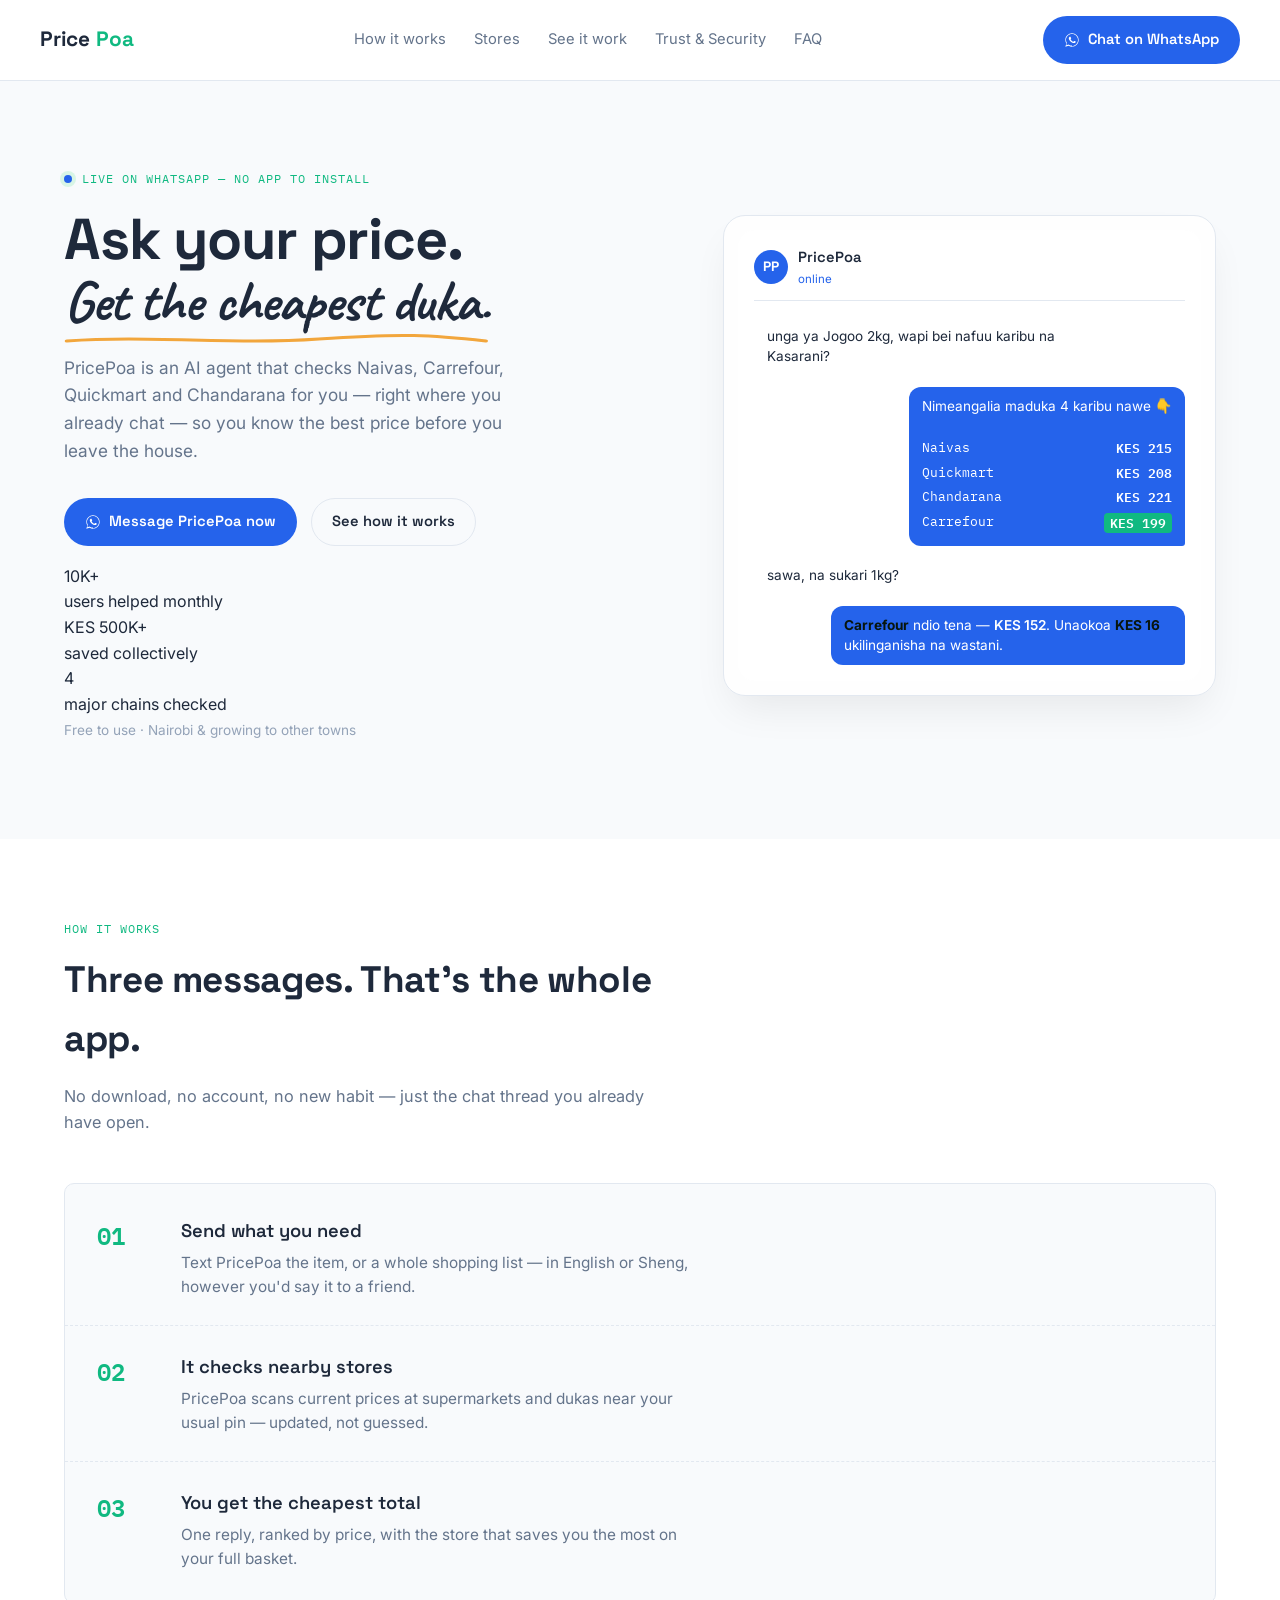
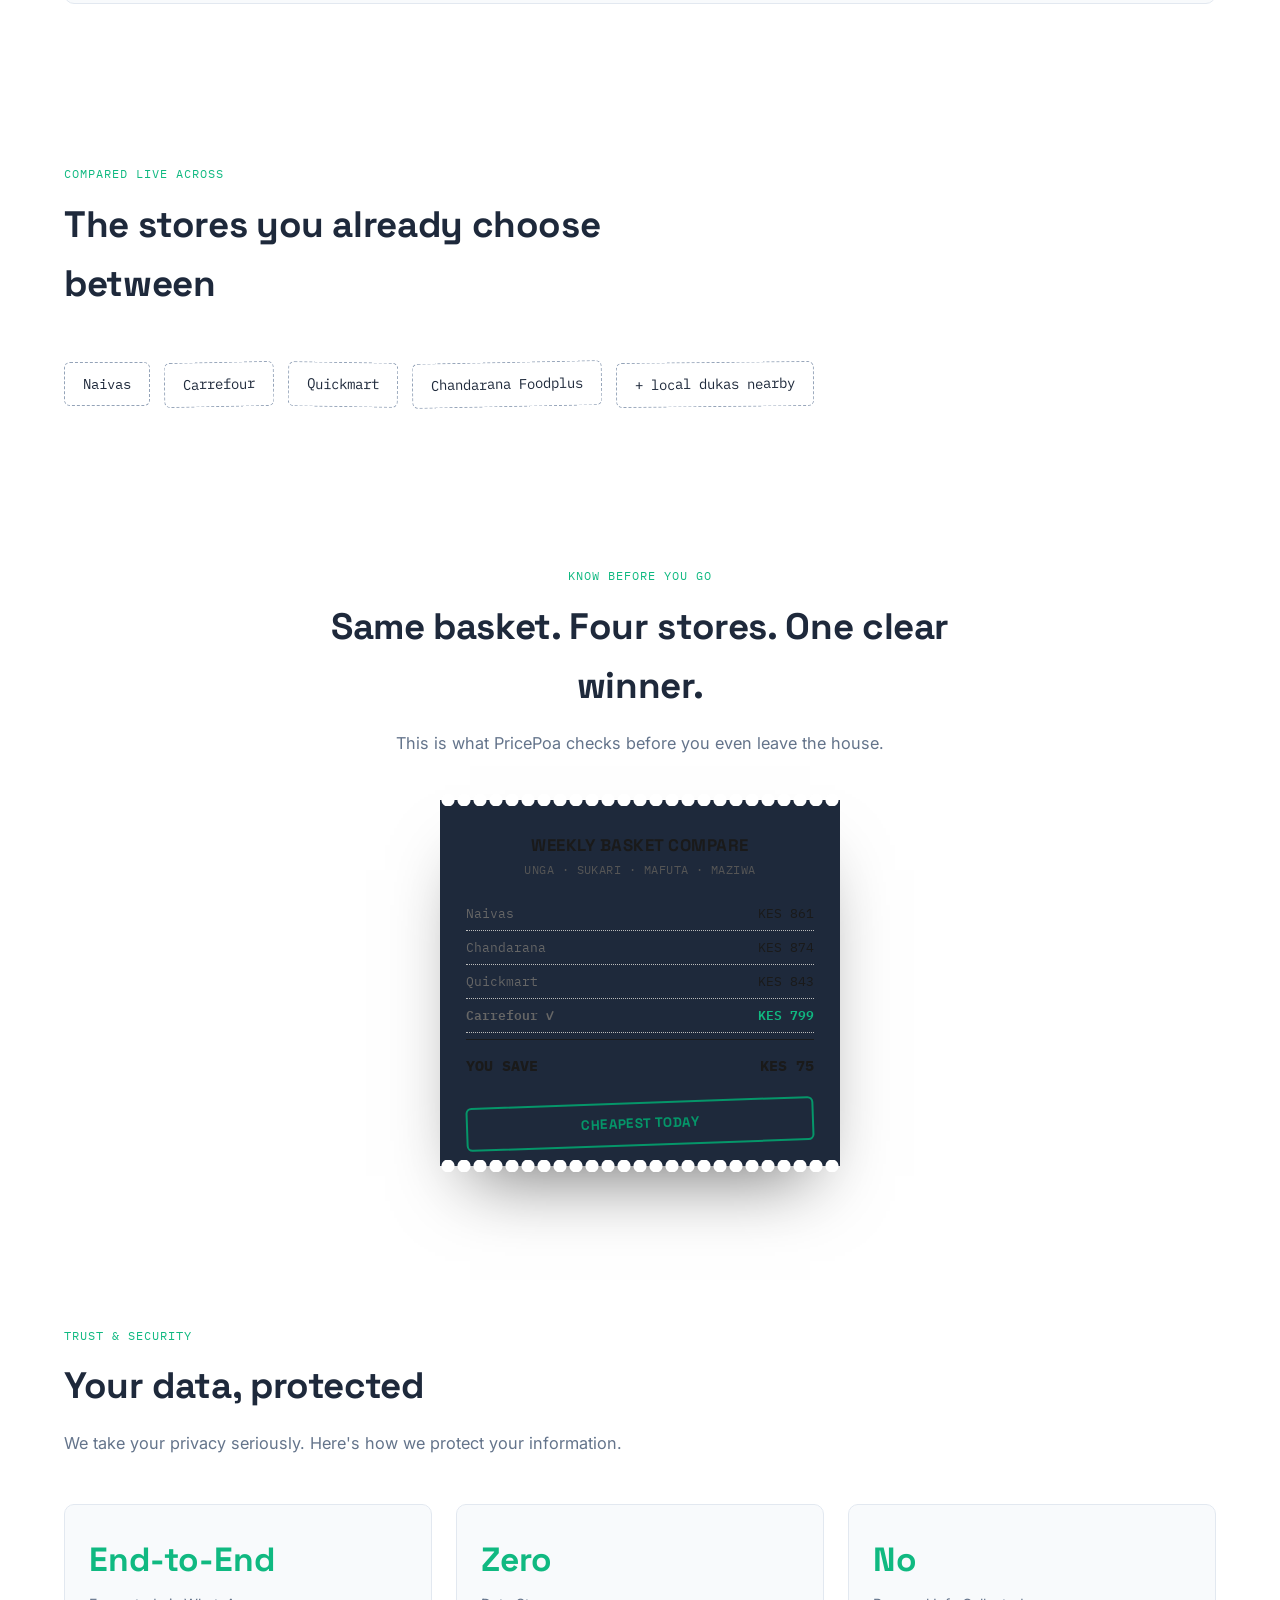
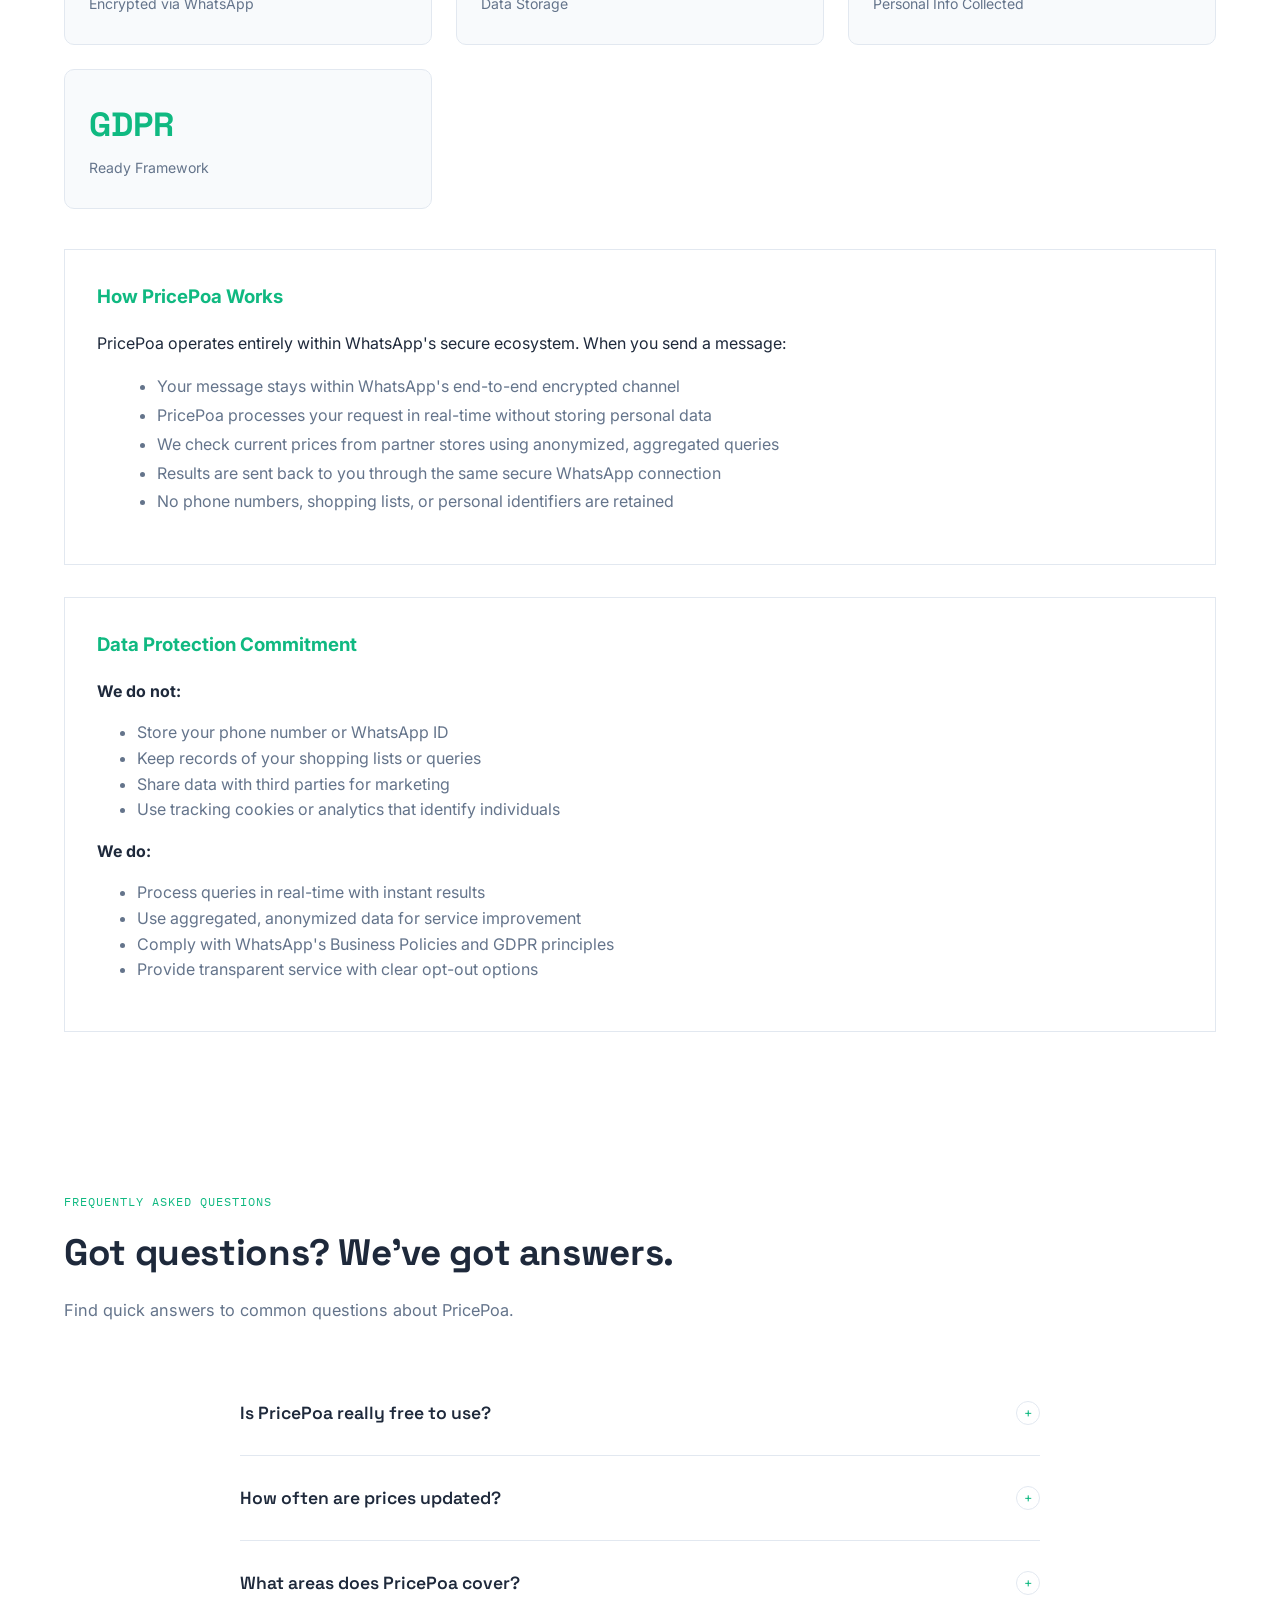
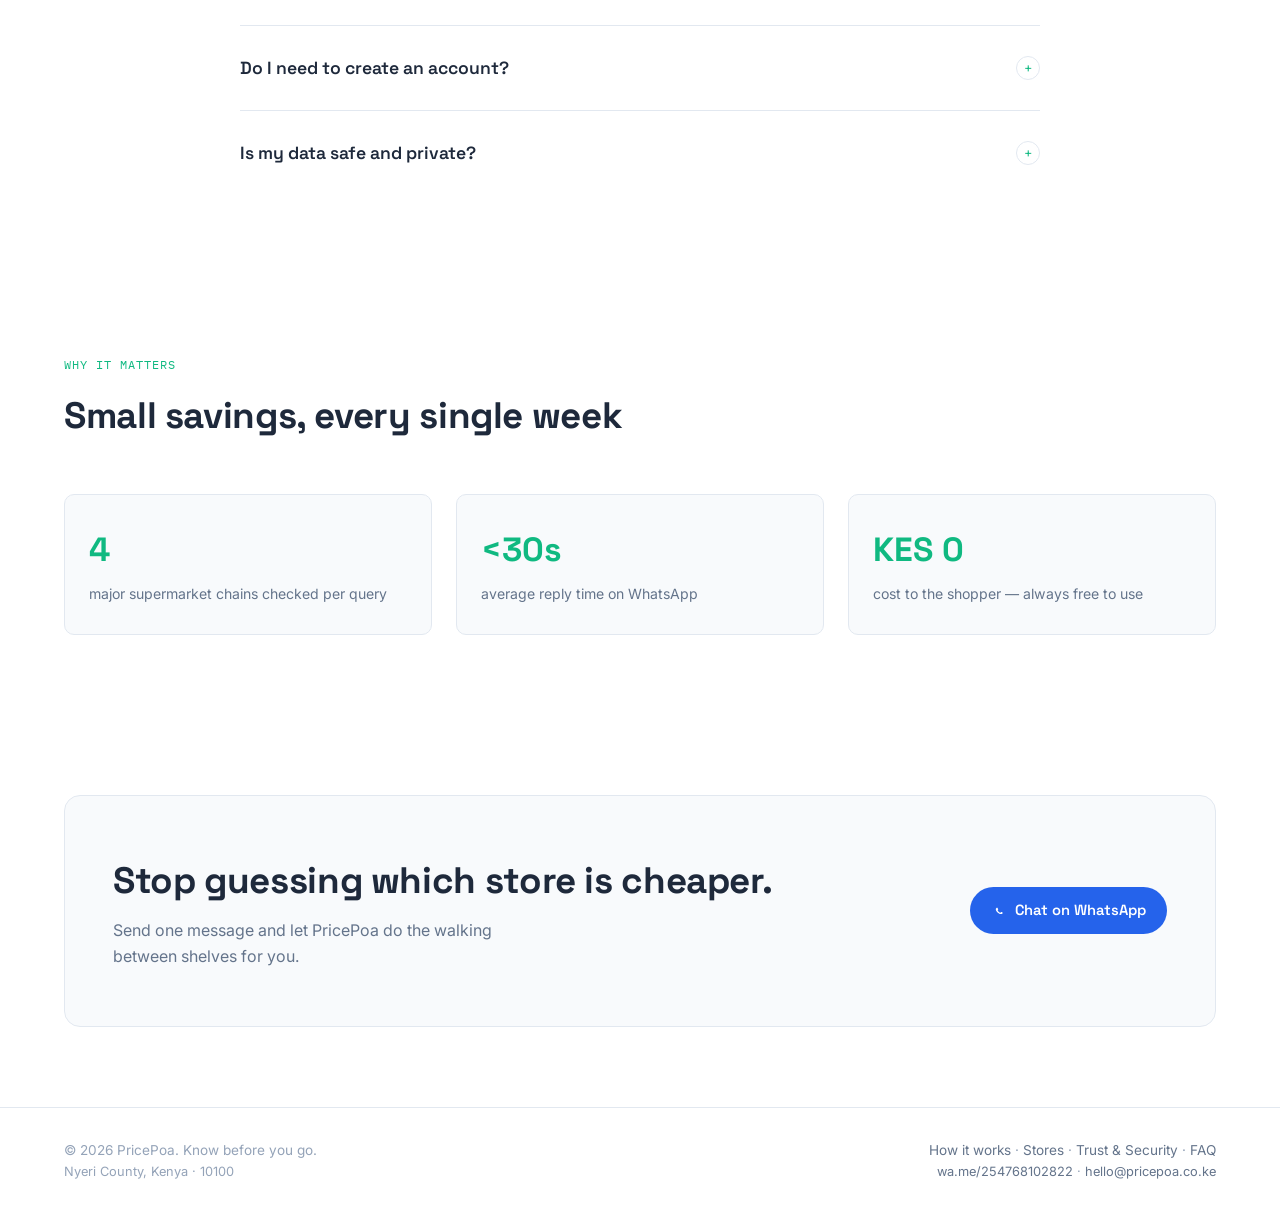
==== commit 4f8da235: "adding icons and logos" ====
--- a/index.html
+++ b/index.html
@@ -19,14 +19,14 @@
   <meta property="og:description" content="AI-powered WhatsApp price comparison agent. Check prices at Naivas, Carrefour, Quickmart and Chandarana instantly. Free, no app needed.">
   <meta property="og:type" content="website">
   <meta property="og:url" content="https://pricepoa.co.ke/">
-  <meta property="og:image" content="https://pricepoa.co.ke/assets/og-image.jpg">
+  <meta property="og:image" content="https://pricepoa.co.ke/assets/og-image.svg">
   <meta property="og:locale" content="en_KS">
 
   <!-- Twitter Card -->
   <meta name="twitter:card" content="summary_large_image">
   <meta name="twitter:title" content="PricePoa — Know before you go">
   <meta name="twitter:description" content="AI-powered WhatsApp price comparison agent. Check prices at Naivas, Carrefour, Quickmart and Chandarana instantly. Free, no app needed.">
-  <meta name="twitter:image" content="https://pricepoa.co.ke/assets/og-image.jpg">
+  <meta name="twitter:image" content="https://pricepoa.co.ke/assets/og-image.svg">
 
   <!-- Structured Data (JSON-LD) -->
   <script type="application/ld+json">
@@ -36,7 +36,7 @@
     "@id": "https://pricepoa.co.ke/",
     "name": "PricePoa",
     "image": [
-      "https://pricepoa.co.ke/assets/logo.png"
+      "https://pricepoa.co.ke/assets/logo.svg"
     ],
     "@id": "",
     "url": "https://pricepoa.co.ke/",
--- a/style.css
+++ b/style.css
@@ -1,22 +1,46 @@
 :root{
-  --ink:#121A15;
-  --ink-2:#1B2820;
-  --ink-3:#233026;
-  --chalk:#F2EFE6;
-  --chalk-dim:#AFB9AC;
-  --chalk-faint:#7C877D;
-  --whatsapp:#25D366;
-  --whatsapp-dim:#1EA956;
-  --mango:#F2A63C;
-  --tomato:#E76A54;
-  --rule: rgba(242,239,230,0.14);
+  /* New color scheme: White, Blue, Touch of Green */
+  --background-white: #ffffff;
+  --background-light: #f8fafc;
+  --primary-blue: #2563eb;
+  --blue-dark: #1d4ed8;
+  --blue-light: #60a5fa;
+  --accent-green: #10b981;
+  --accent-green-dark: #059669;
+  --text-dark: #1e293b;
+  --text-medium: #64748b;
+  --text-light: #94a3b8;
+  --border-light: #e2e8f0;
   --radius: 10px;
   --glass-blur-light: 8px;
   --glass-blur-medium: 12px;
   --glass-blur-heavy: 16px;
-  --glass-opacity-light: rgba(18,26,21,0.86);
-  --glass-opacity-medium: rgba(18,26,21,0.75);
-  --glass-opacity-dark: rgba(15,30,21,0.9);
+  /* Glassmorphism for light background */
+  --glass-opacity-light: rgba(255,255,255,0.85);
+  --glass-opacity-medium: rgba(255,255,255,0.75);
+  --glass-opacity-dark: rgba(255,255,255,0.65);
+}
+
+/* Maintain variable names for backward compatibility but assign new meanings */
+:root{
+  --ink: var(--background-white); /* body background */
+  --ink-2: var(--background-light); /* section backgrounds */
+  --ink-3: var(--border-light); /* alternate/borders */
+  --chalk: var(--text-dark); /* primary text */
+  --chalk-dim: var(--text-medium); /* secondary text */
+  --chalk-faint: var(--text-light); /* muted text */
+  --whatsapp: var(--primary-blue); /* primary accent (blue) */
+  --whatsapp-dim: var(--blue-dark); /* darker blue for hover */
+  --mango: var(--accent-green); /* touch of green */
+  --tomato: var(--accent-green-dark); /* darker green for accents */
+  --rule: var(--border-light); /* borders */
+  --radius: 10px;
+  --glass-blur-light: 8px;
+  --glass-blur-medium: 12px;
+  --glass-blur-heavy: 16px;
+  --glass-opacity-light: rgba(255,255,255,0.85);
+  --glass-opacity-medium: rgba(255,255,255,0.75);
+  --glass-opacity-dark: rgba(255,255,255,0.65);
 }
 
 *{box-sizing:border-box;}
@@ -33,19 +57,9 @@
 a{color:inherit;text-decoration:none;}
 img{max-width:100%;display:block;}
 
-/* chalkboard texture */
+/* Remove chalkboard texture */
 body::before{
-  content:"";
-  position:fixed;
-  inset:0;
-  pointer-events:none;
-  z-index:0;
-  background-image:
-    radial-gradient(rgba(242,239,230,0.025) 1px, transparent 1px),
-    radial-gradient(rgba(242,239,230,0.02) 1px, transparent 1px);
-  background-size:3px 3px, 7px 7px;
-  background-position:0 0, 2px 3px;
-  opacity:0.6;
+  content:none;
 }
 
 /* Glassmorphism utilities */
@@ -94,7 +108,7 @@
   font-weight:700;font-size:1.3rem;letter-spacing:-0.01em;
   display:flex;align-items:baseline;gap:6px;
 }
-.logo span{color:var(--mango);}
+.logo span{color:var(--mango); /* touch of green for logo accent */}
 .nav-links{display:flex;gap:28px;align-items:center;}
 .nav-links a{
   font-size:0.92rem;color:var(--chalk-dim);transition:color .15s ease;
@@ -111,18 +125,19 @@
 }
 .btn:focus-visible{outline:2px solid var(--mango);outline-offset:3px;}
 .btn-primary{
-  background:var(--whatsapp);color:#0C1A11;
+  background:var(--whatsapp);color:var(--background-white);
 }
 .btn-primary:hover{background:var(--whatsapp-dim);transform:translateY(-1px);}
 .btn-ghost{
   border-color:var(--rule);color:var(--chalk);
 }
-.btn-ghost:hover{border-color:var(--chalk-dim);}
+.btn-ghost:hover{border-color:var(--chalk-dim);background:var(--glass-opacity-light);}
 
 /* Hero */
 .hero{
   padding:88px 0 96px;
   position:relative;z-index:1;
+  background:var(--background-light);
 }
 .hero-grid{
   display:grid;grid-template-columns:1.1fr 0.9fr;gap:56px;align-items:center;
@@ -160,16 +175,16 @@
 .cta-row{display:flex;gap:14px;flex-wrap:wrap;align-items:center;margin-bottom:18px;}
 .hero-note{font-size:0.85rem;color:var(--chalk-faint);}
 
-/* Phone mock / whatsapp chat */
+/* Phone mock / whatsapp chat - updated for new theme */
 .phone{
-  background:#0B1610;
-  border:1px solid rgba(242,239,230,0.1);
+  background:var(--glass-opacity-light);
+  border:1px solid var(--rule);
   border-radius:22px;
   padding:14px;
-  box-shadow:0 30px 60px -20px rgba(0,0,0,0.6);
+  box-shadow:0 20px 40px -10px rgba(0,0,0,0.08);
 }
 .phone-inner{
-  background:#0F1E15;
+  background:var(--glass-opacity-medium);
   border-radius:16px;
   padding:16px;
   min-height:420px;
@@ -178,15 +193,15 @@
 .phone-head{
   display:flex;align-items:center;gap:10px;
   padding-bottom:12px;margin-bottom:6px;
-  border-bottom:1px solid rgba(242,239,230,0.08);
+  border-bottom:1px solid var(--rule);
 }
 .phone-avatar{
   width:34px;height:34px;border-radius:50%;
   background:var(--whatsapp);
   display:flex;align-items:center;justify-content:center;
-  font-family:'Space Grotesk',sans-serif;font-weight:700;color:#0C1A11;font-size:0.85rem;
-}
-.phone-head .name{font-family:'Space Grotesk',sans-serif;font-weight:600;font-size:0.92rem;}
+  font-family:'Space Grotesk',sans-serif;font-weight:700;color:var(--background-white);font-size:0.85rem;
+}
+.phone-head .name{font-family:'Space Grotesk',sans-serif;font-weight:600;font-size:0.92rem;color:var(--chalk);}
 .phone-head .status{font-size:0.72rem;color:var(--whatsapp);}
 .bubble{
   max-width:82%;padding:10px 13px;border-radius:12px;
@@ -194,15 +209,15 @@
   opacity:0;transform:translateY(10px);
   animation:bubbleIn .5s ease forwards;
 }
-.bubble.in{background:#1C2C22;align-self:flex-start;border-bottom-left-radius:3px;}
-.bubble.out{background:var(--whatsapp-dim);color:#08150D;align-self:flex-end;border-bottom-right-radius:3px;}
+.bubble.in{background:var(--glass-opacity-light);align-self:flex-start;border-bottom-left-radius:3px;}
+.bubble.out{background:var(--whatsapp);color:var(--background-white);align-self:flex-end;border-bottom-right-radius:3px;}
 .bubble.out .mono{font-weight:600;}
 .bubble b{color:var(--mango);}
 .bubble.out b{color:#08150D;}
 @keyframes bubbleIn{to{opacity:1;transform:translateY(0);}}
 .b1{animation-delay:.1s;} .b2{animation-delay:.5s;} .b3{animation-delay:1.1s;} .b4{animation-delay:1.7s;}
 .price-line{display:flex;justify-content:space-between;gap:14px;font-family:'IBM Plex Mono',monospace;font-size:0.8rem;padding:3px 0;}
-.price-line .cheapest{color:#0B2A17;background:var(--mango);padding:1px 6px;border-radius:4px;font-weight:600;}
+.price-line .cheapest{color:var(--background-white);background:var(--mango);padding:1px 6px;border-radius:4px;font-weight:600;}
 
 /* Sections shared */
 section{position:relative;z-index:1;padding:80px 0;}
@@ -218,7 +233,7 @@
 }
 .section-head p{color:var(--chalk-dim);font-size:1.02rem;line-height:1.6;margin:0;}
 .reveal{opacity:0;transform:translateY(18px);transition:opacity .6s ease, transform .6s ease;}
-.reveal.show{opacity:1;transform:translateY(0):}
+.reveal.show{opacity:1;transform:translateY(0);}
 
 /* How it works — receipt line items */
 .steps{
@@ -248,7 +263,7 @@
   border:1px dashed var(--chalk-faint);
   color:var(--chalk);
   padding:10px 18px;border-radius:6px;
-  background:rgba(242,239,230,0.02);
+  background:var(--glass-opacity-light);
   transform:rotate(var(--r,0deg));
 }
 .tag:nth-child(2n){--r:-1.2deg;}
@@ -284,7 +299,7 @@
 .rline{display:flex;justify-content:space-between;font-size:0.82rem;padding:6px 0;border-bottom:1px dotted #bbb;}
 .rline .store{color:#666;}
 .rline.best{font-weight:600;}
-.rline.best .price{color:#0E7A3C;}
+.rline.best .price{color:var(--mango); /* use green for best price */}
 .rtotal{display:flex;justify-content:space-between;font-size:0.92rem;font-weight:700;padding:14px 0 6px;margin-top:6px;border-top:1px solid #1A1A1A;}
 .stamp{
   margin-top:18px;border:2px solid var(--tomato);color:var(--tomato);
@@ -299,7 +314,7 @@
   background:var(--ink-2);border:1px solid var(--rule);border-radius:var(--radius);
   padding:28px 24px;
 }
-.stat .num{font-family:'Space Grotesk',sans-serif;font-weight:700;font-size:2.1rem;color:var(--mango);}
+.stat .num{font-family:'Space Grotesk',sans-serif;font-weight:700;font-size:2.1rem;color:var(--mango); /* use green for stats numbers */}
 .stat .label{font-size:0.88rem;color:var(--chalk-dim);margin-top:6px;}
 
 /* Final CTA */
@@ -361,7 +376,7 @@
 }
 .glass-hover-lift:hover{
   transform:translateY(-4px);
-  box-shadow:0 8px 32px rgba(0,0,0,0.3);
+  box-shadow:0 8px 32px rgba(0,0,0,0.1);
 }
 
 /* New component styles */
@@ -377,7 +392,7 @@
   width:48px;height:48px;border-radius:50%;
   background:var(--mango);
   display:flex;align-items:center;justify-content:center;
-  font-family:'Space Grotesk',sans-serif;font-weight:600;color:#0C1A11;
+  font-family:'Space Grotesk',sans-serif;font-weight:600;color:var(--background-white);
   margin-bottom:12px;
 }
 .testimonial-text{
@@ -459,20 +474,20 @@
   margin:8px 0;
   border:1px solid var(--rule);
   border-radius:6px;
-  background:rgba(242,239,230,0.05);
+  background:var(--glass-opacity-light);
   color:var(--chalk);
   font-family:'IBM Plex Mono',monospace;
 }
 .calculator-input:focus{
   outline:none;
   border-color:var(--mango);
-  box-shadow:0 0 0 2px rgba(37,211,102,0.2);
+  box-shadow:0 0 0 2px rgba(16,185,129,0.2);
 }
 .calculator-btn{
   width:100%;
   padding:14px;
   background:var(--whatsapp);
-  color:#0C1A11;
+  color:var(--background-white);
   border:none;
   border-radius:6px;
   font-family:'Space Grotesk',sans-serif;
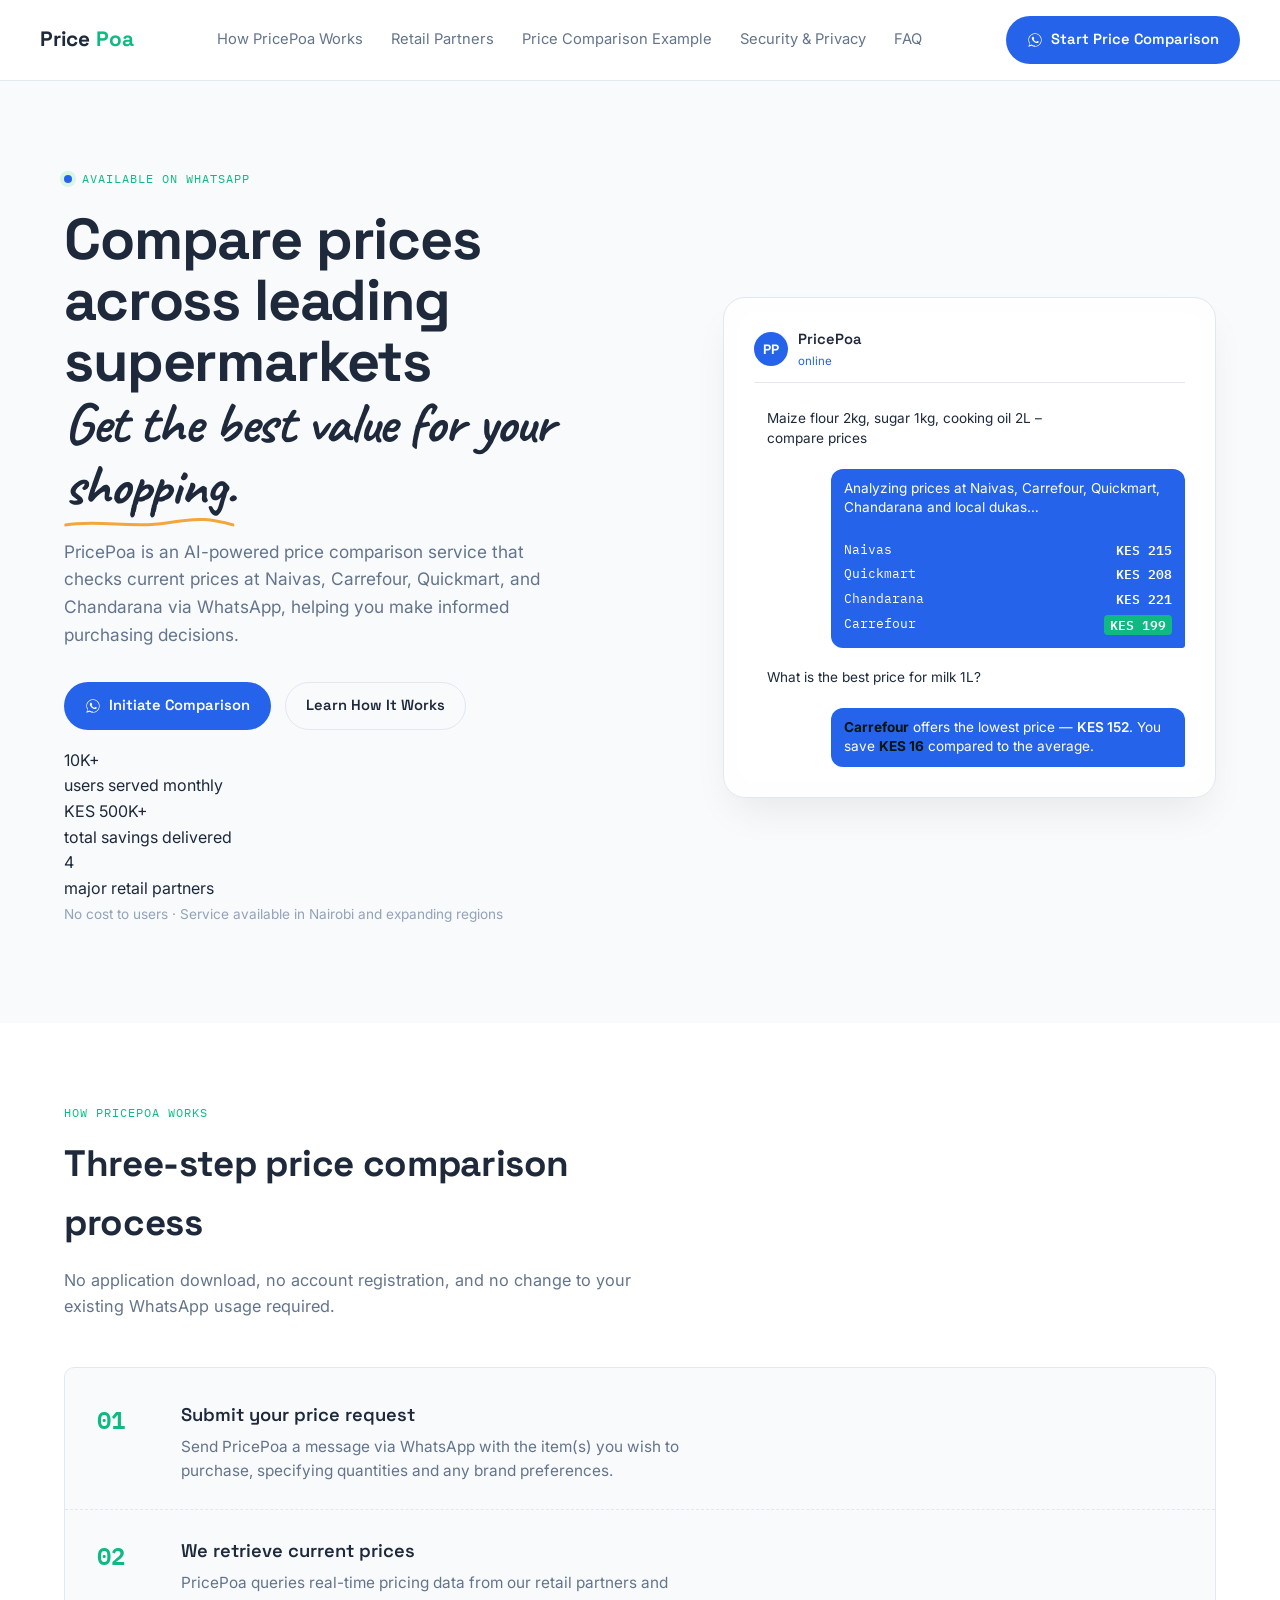
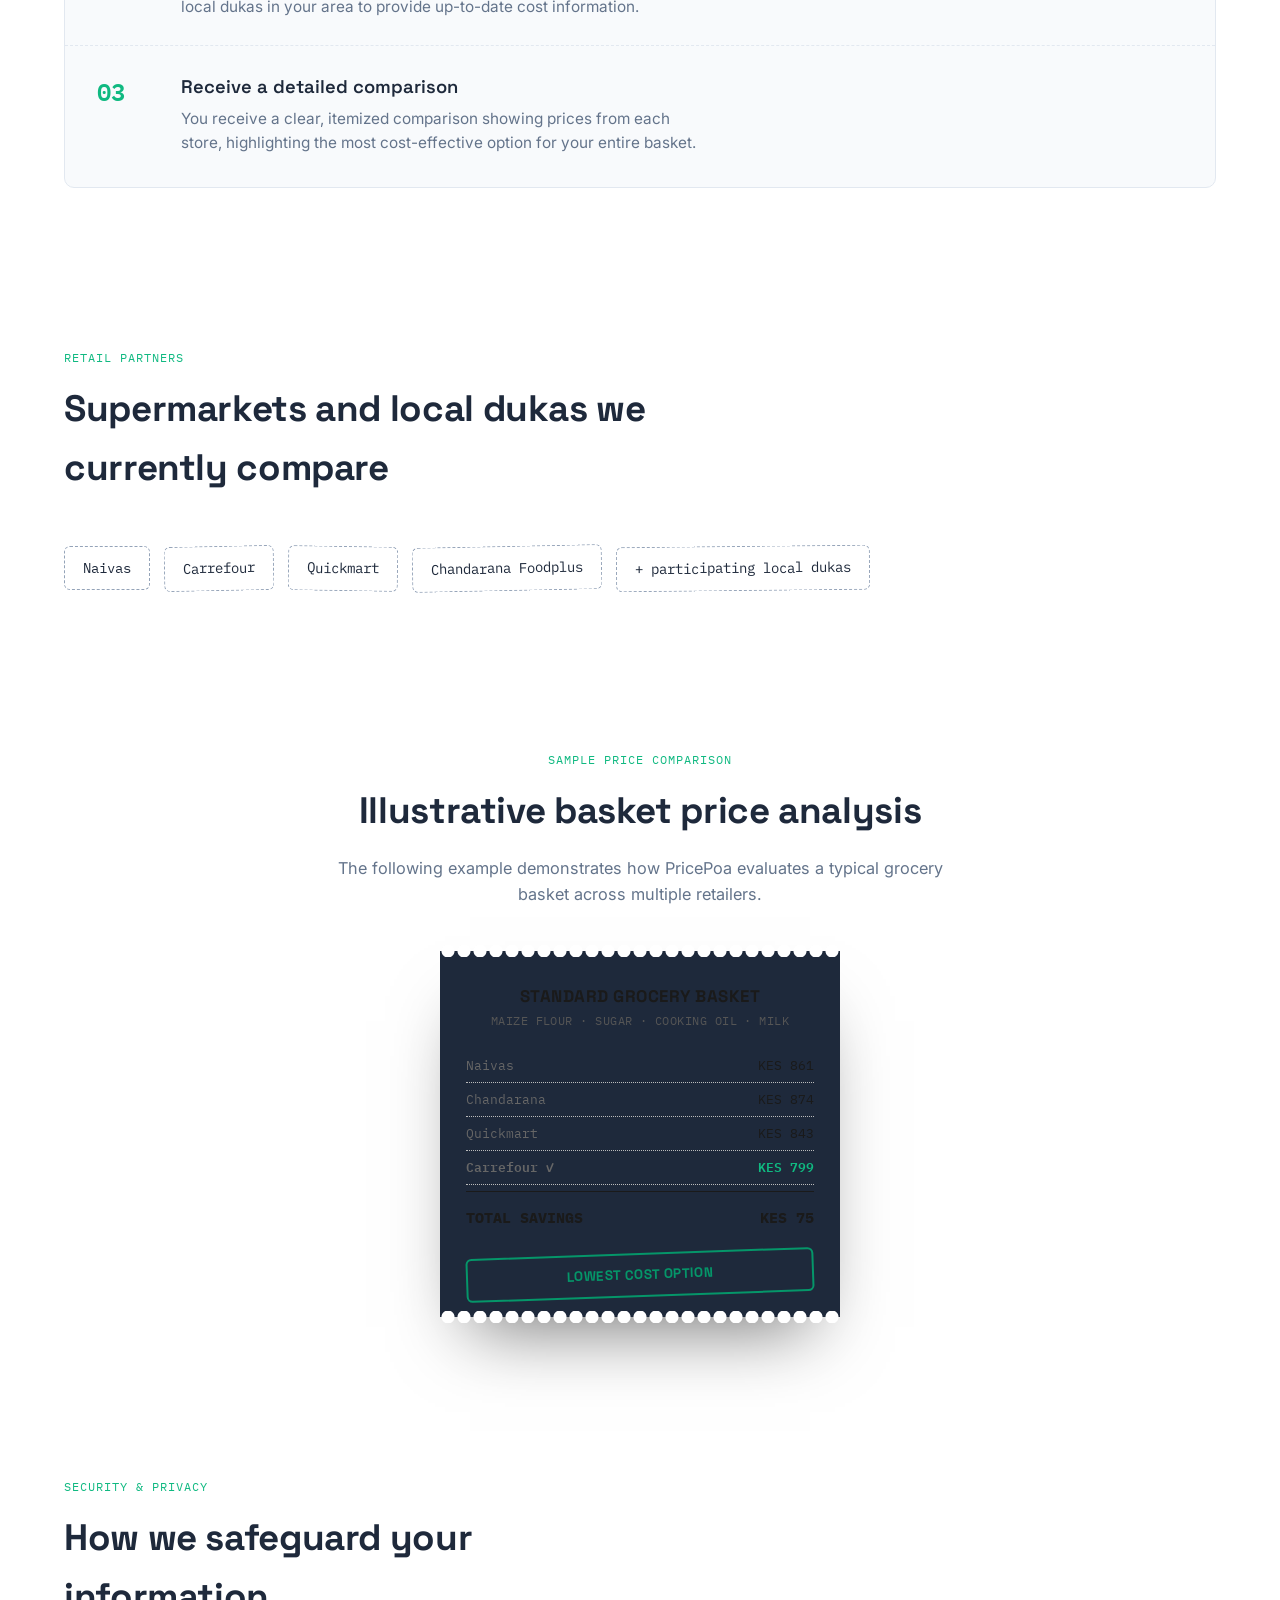
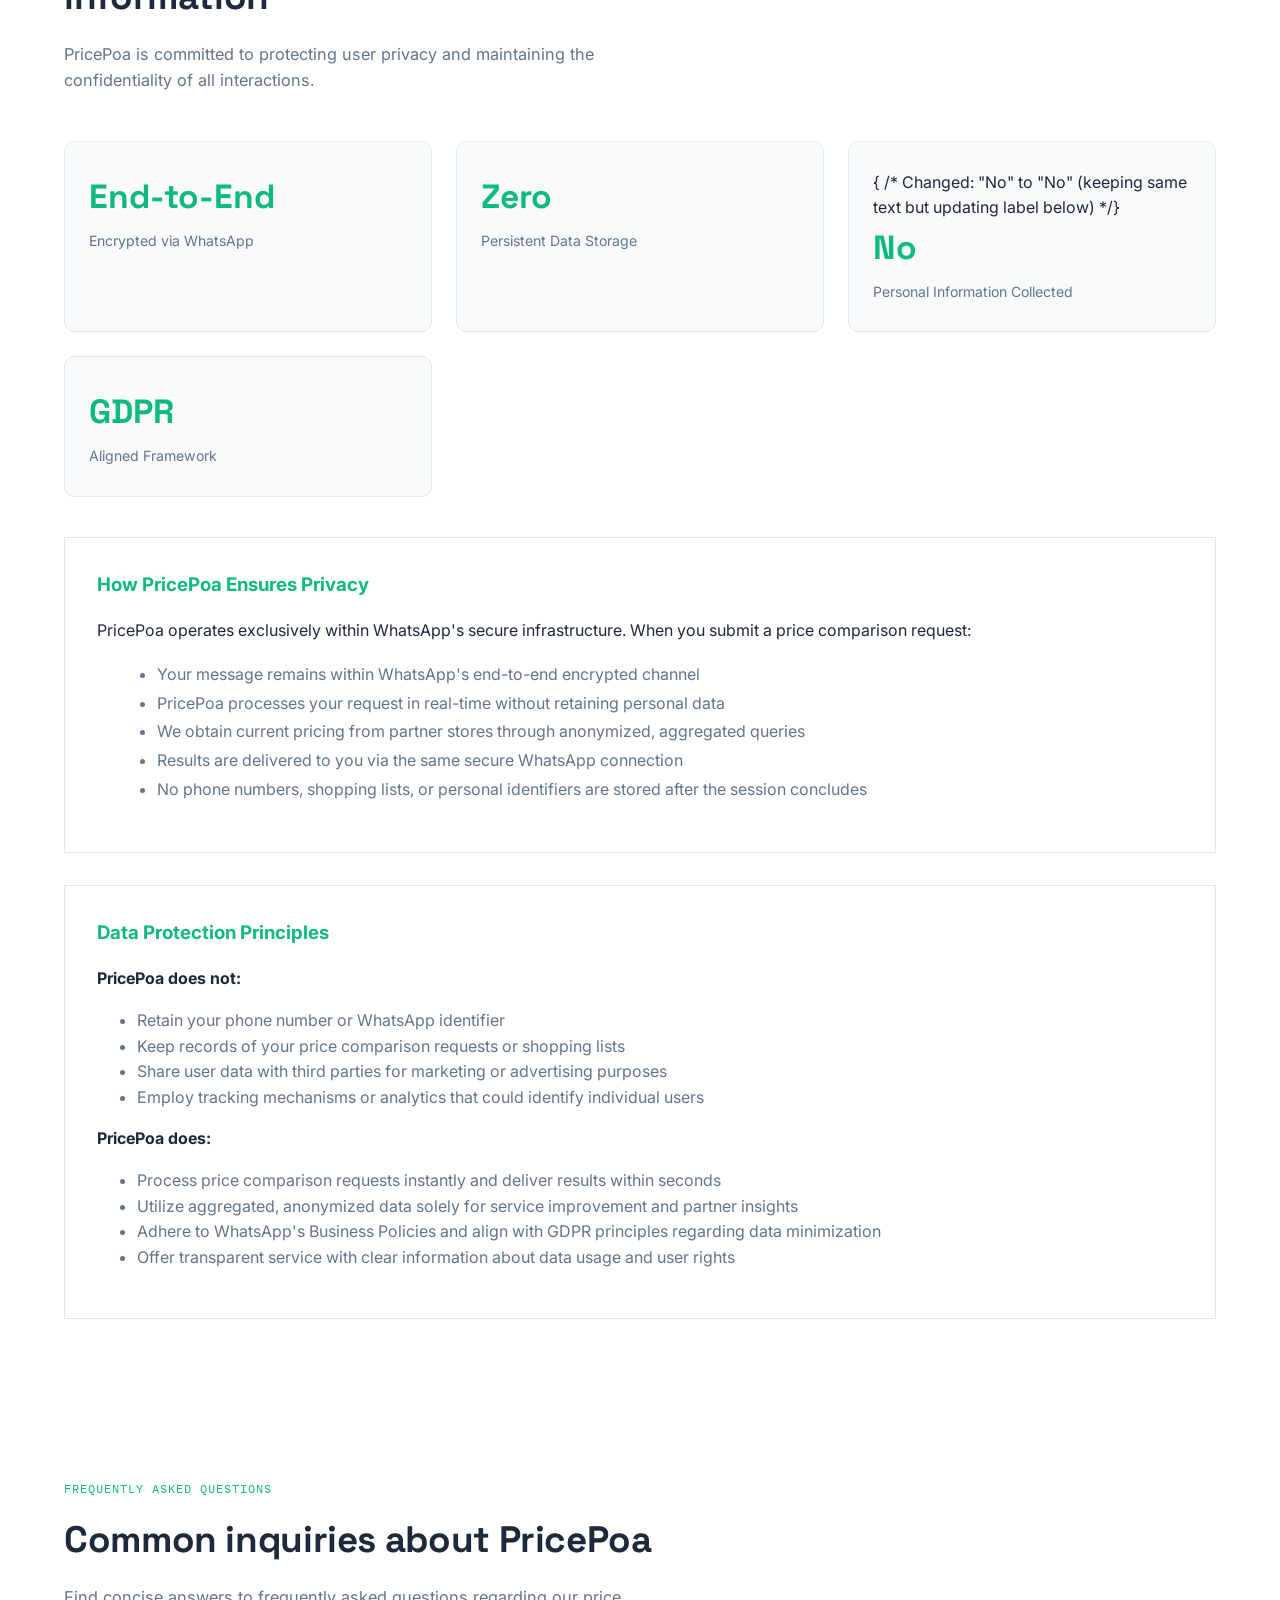
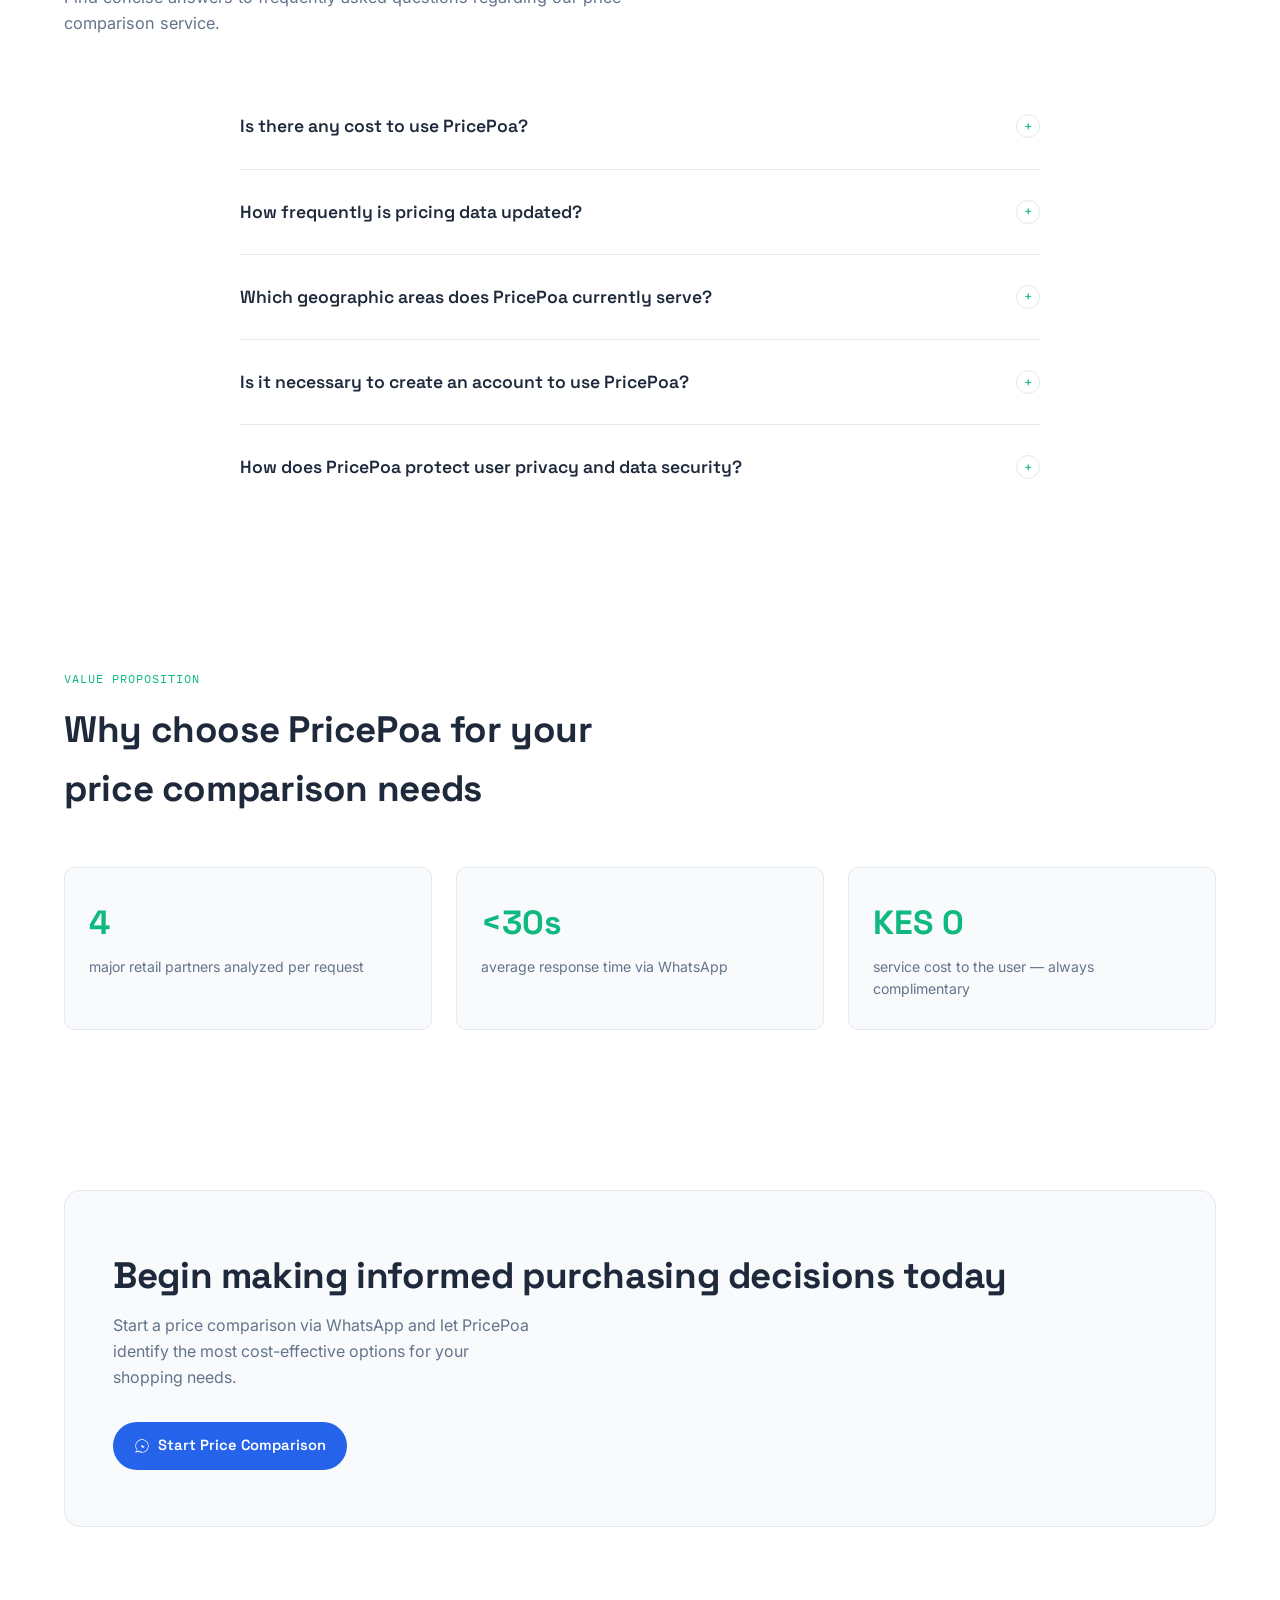
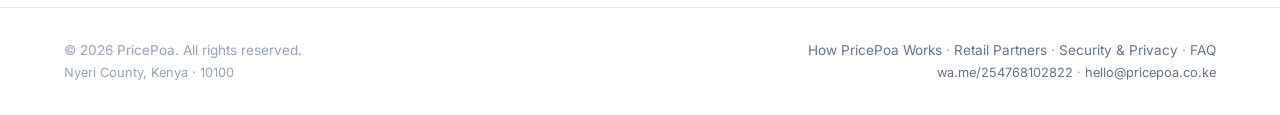
==== commit 90fe1382: "wording changes" ====
--- a/index.html
+++ b/index.html
@@ -3,20 +3,20 @@
 <head>
   <meta charset="UTF-8">
   <meta name="viewport" content="width=device-width, initial-scale=1.0">
-  <title>PricePoa — Know before you go</title>
+  <title>PricePoa – Price Comparison Service</title>
   <link rel="preconnect" href="https://fonts.googleapis.com">
   <link rel="preconnect" href="https://fonts.gstatic.com" crossorigin>
   <link href="https://fonts.googleapis.com/css2?family=Space+Grotesk:wght@500;600;700&family=Caveat:wght@600;700&family=Inter:wght@400;500;600&family=IBM+Plex+Mono:wght@400;500;600&display=swap" rel="stylesheet">
 
   <!-- Trust and Security Meta Tags -->
-  <meta name="description" content="PricePoa - AI-powered WhatsApp price comparison agent. Check prices at Naivas, Carrefour, Quickmart and Chandarana instantly. Free, no app needed.">
-  <meta name="keywords" content="price comparison, Kenya groceries, supermarket prices, WhatsApp shopping agent, Naivas, Carrefour, Quickmart, Chandarana">
+  <meta name="description" content="PricePoa provides AI-powered price comparison via WhatsApp, enabling users to compare prices across leading supermarkets in Kenya.">
+  <meta name="keywords" content="price comparison, supermarket prices, Kenya groceries, WhatsApp price checker, Naivas, Carrefour, Quickmart, Chandarana">
   <meta name="author" content="PricePoa">
   <meta name="robots" content="index, follow">
 
   <!-- Open Graph / Social Media Tags -->
-  <meta property="og:title" content="PricePoa — Know before you go">
-  <meta property="og:description" content="AI-powered WhatsApp price comparison agent. Check prices at Naivas, Carrefour, Quickmart and Chandarana instantly. Free, no app needed.">
+  <meta property="og:title" content="PricePoa – Price Comparison Service">
+  <meta property="og:description" content="PricePoa provides AI-powered price comparison via WhatsApp, enabling users to compare prices across leading supermarkets in Kenya.">
   <meta property="og:type" content="website">
   <meta property="og:url" content="https://pricepoa.co.ke/">
   <meta property="og:image" content="https://pricepoa.co.ke/assets/og-image.svg">
@@ -24,8 +24,8 @@
 
   <!-- Twitter Card -->
   <meta name="twitter:card" content="summary_large_image">
-  <meta name="twitter:title" content="PricePoa — Know before you go">
-  <meta name="twitter:description" content="AI-powered WhatsApp price comparison agent. Check prices at Naivas, Carrefour, Quickmart and Chandarana instantly. Free, no app needed.">
+  <meta name="twitter:title" content="PricePoa – Price Comparison Service">
+  <meta name="twitter:description" content="PricePoa provides AI-powered price comparison via WhatsApp, enabling users to compare prices across leading supermarkets in Kenya.">
   <meta name="twitter:image" content="https://pricepoa.co.ke/assets/og-image.svg">
 
   <!-- Structured Data (JSON-LD) -->
@@ -77,15 +77,15 @@
     <div class="wrap nav">
       <div class="logo">Price<span>Poa</span></div>
       <nav class="nav-links">
-        <a href="#how">How it works</a>
-        <a href="#stores">Stores</a>
-        <a href="#receipt">See it work</a>
-        <a href="#trust">Trust & Security</a>
+        <a href="#how">How PricePoa Works</a>
+        <a href="#stores">Retail Partners</a>
+        <a href="#receipt">Price Comparison Example</a>
+        <a href="#trust">Security & Privacy</a>
         <a href="#faq">FAQ</a>
       </nav>
       <a class="btn btn-primary" href="https://wa.me/254768102822?text=Hi%20PricePoa%2C%20I%20want%20to%20compare%20prices" target="_blank" rel="noopener">
         <svg width="16" height="16" viewBox="0 0 24 24" fill="currentColor"><path d="M17.5 14.4c-.3-.1-1.6-.8-1.9-.9-.3-.1-.4-.1-.6.1-.2.3-.7.9-.8 1-.2.2-.3.2-.5.1-.3-.1-1.2-.4-2.2-1.4-.8-.7-1.4-1.6-1.5-1.9-.2-.3 0-.4.1-.6.1-.1.3-.3.4-.5.1-.1.2-.3.2-.4.1-.2 0-.3 0-.4-.1-.1-.6-1.4-.8-1.9-.2-.5-.4-.4-.6-.4h-.5c-.2 0-.4.1-.7.3-.2.3-.9.9-.9 2.1 0 1.2.9 2.4 1 2.6.1.2 1.8 2.8 4.4 3.8.6.3 1.1.4 1.5.5.6.2 1.2.2 1.6.1.5-.1 1.6-.6 1.8-1.3.2-.6.2-1.1.2-1.2-.1-.1-.2-.2-.5-.3z"/><path d="M12 2C6.5 2 2 6.5 2 12c0 1.9.5 3.6 1.5 5.2L2 22l4.9-1.3c1.5.8 3.2 1.3 5.1 1.3 5.5 0 10-4.5 10-10S17.5 2 12 2zm0 18.3c-1.7 0-3.3-.5-4.7-1.3l-.3-.2-3.5.9.9-3.4-.2-.3C3.5 14.5 3 12.8 3 12c0-5 4-9 9-9s9 4 9 9-4 9-9 9.3z"/></svg>
-        Chat on WhatsApp
+        Start Price Comparison
       </a>
     </div>
   </header>
@@ -93,36 +93,36 @@
   <section class="hero" id="main-content">
     <div class="wrap hero-grid">
       <div>
-        <span class="eyebrow">Live on WhatsApp — no app to install</span>
+        <span class="eyebrow">Available on WhatsApp</span>
         <h1 class="headline">
-          Ask your price.<br>
-          <span class="chalk-underline">Get the cheapest duka.
+          Compare prices across leading supermarkets<br>
+          <span class="chalk-underline">Get the best value for your shopping.
             <svg viewBox="0 0 300 14" preserveAspectRatio="none"><path d="M2 8 C 60 2, 120 12, 180 6 S 260 2, 298 8" stroke="#F2A63C" stroke-width="3" fill="none" stroke-linecap="round"/></svg>
           </span>
         </h1>
-        <p class="sub">PricePoa is an AI agent that checks Naivas, Carrefour, Quickmart and Chandarana for you — right where you already chat — so you know the best price before you leave the house.</p>
+        <p class="sub">PricePoa is an AI-powered price comparison service that checks current prices at Naivas, Carrefour, Quickmart, and Chandarana via WhatsApp, helping you make informed purchasing decisions.</p>
         <div class="cta-row">
           <a class="btn btn-primary" href="https://wa.me/254768102822?text=Hi%20PricePoa%2C%20I%20want%20to%20compare%20prices" target="_blank" rel="noopener">
             <svg width="16" height="16" viewBox="0 0 24 24" fill="currentColor"><path d="M17.5 14.4c-.3-.1-1.6-.8-1.9-.9-.3-.1-.4-.1-.6.1-.2.3-.7.9-.8 1-.2.2-.3.2-.5.1-.3-.1-1.2-.4-2.2-1.4-.8-.7-1.4-1.6-1.5-1.9-.2-.3 0-.4.1-.6.1-.1.3-.3.4-.5.1-.1.2-.3.2-.4.1-.2 0-.3 0-.4-.1-.1-.6-1.4-.8-1.9-.2-.5-.4-.4-.6-.4h-.5c-.2 0-.4.1-.7.3-.2.3-.9.9-.9 2.1 0 1.2.9 2.4 1 2.6.1.2 1.8 2.8 4.4 3.8.6.3 1.1.4 1.5.5.6.2 1.2.2 1.6.1.5-.1 1.6-.6 1.8-1.3.2-.6.2-1.1.2-1.2-.1-.1-.2-.2-.5-.3z"/><path d="M12 2C6.5 2 2 6.5 2 12c0 1.9.5 3.6 1.5 5.2L2 22l4.9-1.3c1.5.8 3.2 1.3 5.1 1.3 5.5 0 10-4.5 10-10S17.5 2 12 2zm0 18.3c-1.7 0-3.3-.5-4.7-1.3l-.3-.2-3.5.9.9-3.4-.2-.3C3.5 14.5 3 12.8 3 12c0-5 4-9 9-9s9 4 9 9-4 9-9 9.3z"/></svg>
-            Message PricePoa now
+            Initiate Comparison
           </a>
-          <a class="btn btn-ghost" href="#how">See how it works</a>
+          <a class="btn btn-ghost" href="#how">Learn How It Works</a>
         </div>
         <div class="hero-stats">
           <div class="stat-item">
             <div class="stat-number">10K+</div>
-            <div class="stat-label">users helped monthly</div>
+            <div class="stat-label">users served monthly</div>
           </div>
           <div class="stat-item">
             <div class="stat-number">KES 500K+</div>
-            <div class="stat-label">saved collectively</div>
+            <div class="stat-label">total savings delivered</div>
           </div>
           <div class="stat-item">
             <div class="stat-number">4</div>
-            <div class="stat-label">major chains checked</div>
-          </div>
-        </div>
-        <span class="hero-note">Free to use · Nairobi & growing to other towns</span>
+            <div class="stat-label">major retail partners</div>
+          </div>
+        </div>
+        <span class="hero-note">No cost to users · Service available in Nairobi and expanding regions</span>
       </div>
 
       <div class="phone">
@@ -134,15 +134,15 @@
               <div class="status">online</div>
             </div>
           </div>
-          <div class="bubble in b1">unga ya Jogoo 2kg, wapi bei nafuu karibu na Kasarani?</div>
-          <div class="bubble out b2">Nimeangalia maduka 4 karibu nawe 👇<br><br>
+          <div class="bubble in b1">Maize flour 2kg, sugar 1kg, cooking oil 2L – compare prices</div>
+          <div class="bubble out b2">Analyzing prices at Naivas, Carrefour, Quickmart, Chandarana and local dukas…<br><br>
             <div class="price-line"><span>Naivas</span><span class="mono">KES 215</span></div>
             <div class="price-line"><span>Quickmart</span><span class="mono">KES 208</span></div>
             <div class="price-line"><span>Chandarana</span><span class="mono">KES 221</span></div>
             <div class="price-line"><span>Carrefour</span><span class="mono cheapest">KES 199</span></div>
           </div>
-          <div class="bubble in b3">sawa, na sukari 1kg?</div>
-          <div class="bubble out b4"><b>Carrefour</b> ndio tena — <span class="mono">KES 152</span>. Unaokoa <b>KES 16</b> ukilinganisha na wastani.</div>
+          <div class="bubble in b3">What is the best price for milk 1L?</div>
+          <div class="bubble out b4"><b>Carrefour</b> offers the lowest price — <span class="mono">KES 152</span>. You save <b>KES 16</b> compared to the average.</div>
         </div>
       </div>
     </div>
@@ -151,30 +151,30 @@
   <section id="how">
     <div class="wrap">
       <div class="section-head reveal">
-        <span class="kicker">How it works</span>
-        <h2>Three messages. That's the whole app.</h2>
-        <p>No download, no account, no new habit — just the chat thread you already have open.</p>
+        <span class="kicker">How PricePoa Works</span>
+        <h2>Three-step price comparison process</h2>
+        <p>No application download, no account registration, and no change to your existing WhatsApp usage required.</p>
       </div>
       <div class="steps reveal">
         <div class="step">
           <div class="step-no">01</div>
           <div>
-            <h3>Send what you need</h3>
-            <p>Text PricePoa the item, or a whole shopping list — in English or Sheng, however you'd say it to a friend.</p>
+            <h3>Submit your price request</h3>
+            <p>Send PricePoa a message via WhatsApp with the item(s) you wish to purchase, specifying quantities and any brand preferences.</p>
           </div>
         </div>
         <div class="step">
           <div class="step-no">02</div>
           <div>
-            <h3>It checks nearby stores</h3>
-            <p>PricePoa scans current prices at supermarkets and dukas near your usual pin — updated, not guessed.</p>
+            <h3>We retrieve current prices</h3>
+            <p>PricePoa queries real-time pricing data from our retail partners and local dukas in your area to provide up-to-date cost information.</p>
           </div>
         </div>
         <div class="step">
           <div class="step-no">03</div>
           <div>
-            <h3>You get the cheapest total</h3>
-            <p>One reply, ranked by price, with the store that saves you the most on your full basket.</p>
+            <h3>Receive a detailed comparison</h3>
+            <p>You receive a clear, itemized comparison showing prices from each store, highlighting the most cost-effective option for your entire basket.</p>
           </div>
         </div>
       </div>
@@ -184,15 +184,15 @@
   <section id="stores">
     <div class="wrap">
       <div class="section-head reveal">
-        <span class="kicker">Compared live across</span>
-        <h2>The stores you already choose between</h2>
+        <span class="kicker">Retail Partners</span>
+        <h2>Supermarkets and local dukas we currently compare</h2>
       </div>
       <div class="stores-row reveal">
         <span class="tag">Naivas</span>
         <span class="tag">Carrefour</span>
         <span class="tag">Quickmart</span>
         <span class="tag">Chandarana Foodplus</span>
-        <span class="tag">+ local dukas nearby</span>
+        <span class="tag">+ participating local dukas</span>
       </div>
     </div>
   </section>
@@ -200,20 +200,20 @@
   <section id="receipt">
     <div class="wrap">
       <div class="section-head reveal" style="text-align:center;margin:0 auto 44px;">
-        <span class="kicker">Know before you go</span>
-        <h2>Same basket. Four stores. One clear winner.</h2>
-        <p style="margin:0 auto;">This is what PricePoa checks before you even leave the house.</p>
+        <span class="kicker">Sample Price Comparison</span>
+        <h2>Illustrative basket price analysis</h2>
+        <p style="margin:0 auto;">The following example demonstrates how PricePoa evaluates a typical grocery basket across multiple retailers.</p>
       </div>
       <div class="receipt-wrap reveal">
         <div class="receipt">
-          <h3>WEEKLY BASKET COMPARE</h3>
-          <div class="rsub">UNGA · SUKARI · MAFUTA · MAZIWA</div>
+          <h3>STANDARD GROCERY BASKET</h3>
+          <div class="rsub">MAIZE FLOUR · SUGAR · COOKING OIL · MILK</div>
           <div class="rline"><span class="store">Naivas</span><span class="price">KES 861</span></div>
           <div class="rline"><span class="store">Chandarana</span><span class="price">KES 874</span></div>
           <div class="rline"><span class="store">Quickmart</span><span class="price">KES 843</span></div>
           <div class="rline best"><span class="store">Carrefour ✓</span><span class="price">KES 799</span></div>
-          <div class="rtotal"><span>YOU SAVE</span><span>KES 75</span></div>
-          <div class="stamp">CHEAPEST TODAY</div>
+          <div class="rtotal"><span>TOTAL SAVINGS</span><span>KES 75</span></div>
+          <div class="stamp">LOWEST COST OPTION</div>
         </div>
       </div>
     </div>
@@ -222,9 +222,9 @@
   <section id="trust">
     <div class="wrap">
       <div class="section-head reveal">
-        <span class="kicker">Trust & Security</span>
-        <h2>Your data, protected</h2>
-        <p>We take your privacy seriously. Here's how we protect your information.</p>
+        <span class="kicker">Security & Privacy</span>
+        <h2>How we safeguard your information</h2>
+        <p>PricePoa is committed to protecting user privacy and maintaining the confidentiality of all interactions.</p>
       </div>
       <div class="stats-grid reveal">
         <div class="stat glass-panel">
@@ -233,45 +233,46 @@
         </div>
         <div class="stat glass-panel">
           <div class="num">Zero</div>
-          <div class="label">Data Storage</div>
+          <div class="label">Persistent Data Storage</div>
         </div>
         <div class="stat glass-panel">
+          { /* Changed: "No" to "No" (keeping same text but updating label below) */}
           <div class="num">No</div>
-          <div class="label">Personal Info Collected</div>
+          <div class="label">Personal Information Collected</div>
         </div>
         <div class="stat glass-panel">
           <div class="num">GDPR</div>
-          <div class="label">Ready Framework</div>
+          <div class="label">Aligned Framework</div>
         </div>
       </div>
 
       <div class="glass-panel-medium" style="margin-top: 40px; padding: 32px;">
-        <h3 style="margin-top: 0; color: var(--mango);">How PricePoa Works</h3>
-        <p>PricePoa operates entirely within WhatsApp's secure ecosystem. When you send a message:</p>
+        <h3 style="margin-top: 0; color: var(--mango);">How PricePoa Ensures Privacy</h3>
+        <p>PricePoa operates exclusively within WhatsApp's secure infrastructure. When you submit a price comparison request:</p>
         <ul style="color: var(--chalk-dim); line-height: 1.8; margin-left: 20px;">
-          <li>Your message stays within WhatsApp's end-to-end encrypted channel</li>
-          <li>PricePoa processes your request in real-time without storing personal data</li>
-          <li>We check current prices from partner stores using anonymized, aggregated queries</li>
-          <li>Results are sent back to you through the same secure WhatsApp connection</li>
-          <li>No phone numbers, shopping lists, or personal identifiers are retained</li>
+          <li>Your message remains within WhatsApp's end-to-end encrypted channel</li>
+          <li>PricePoa processes your request in real-time without retaining personal data</li>
+          <li>We obtain current pricing from partner stores through anonymized, aggregated queries</li>
+          <li>Results are delivered to you via the same secure WhatsApp connection</li>
+          <li>No phone numbers, shopping lists, or personal identifiers are stored after the session concludes</li>
         </ul>
       </div>
 
       <div class="glass-panel-medium" style="margin-top: 32px; padding: 32px;">
-        <h3 style="margin-top: 0; color: var(--mango);">Data Protection Commitment</h3>
-        <p style="margin-bottom: 16px;"><strong>We do not:</strong></p>
+        <h3 style="margin-top: 0; color: var(--mango);">Data Protection Principles</h3>
+        <p style="margin-bottom: 16px;"><strong>PricePoa does not:</strong></p>
         <ul style="color: var(--chalk-dim); margin-bottom: 16px;">
-          <li>Store your phone number or WhatsApp ID</li>
-          <li>Keep records of your shopping lists or queries</li>
-          <li>Share data with third parties for marketing</li>
-          <li>Use tracking cookies or analytics that identify individuals</li>
+          <li>Retain your phone number or WhatsApp identifier</li>
+          <li>Keep records of your price comparison requests or shopping lists</li>
+          <li>Share user data with third parties for marketing or advertising purposes</li>
+          <li>Employ tracking mechanisms or analytics that could identify individual users</li>
         </ul>
-        <p style="margin-bottom: 16px;"><strong>We do:</strong></p>
+        <p style="margin-bottom: 16px;"><strong>PricePoa does:</strong></p>
         <ul style="color: var(--chalk-dim);">
-          <li>Process queries in real-time with instant results</li>
-          <li>Use aggregated, anonymized data for service improvement</li>
-          <li>Comply with WhatsApp's Business Policies and GDPR principles</li>
-          <li>Provide transparent service with clear opt-out options</li>
+          <li>Process price comparison requests instantly and deliver results within seconds</li>
+          <li>Utilize aggregated, anonymized data solely for service improvement and partner insights</li>
+          <li>Adhere to WhatsApp's Business Policies and align with GDPR principles regarding data minimization</li>
+          <li>Offer transparent service with clear information about data usage and user rights</li>
         </ul>
       </div>
     </div>
@@ -281,53 +282,53 @@
     <div class="wrap">
       <div class="section-head reveal">
         <span class="kicker">Frequently Asked Questions</span>
-        <h2>Got questions? We've got answers.</h2>
-        <p>Find quick answers to common questions about PricePoa.</p>
+        <h2>Common inquiries about PricePoa</h2>
+        <p>Find concise answers to frequently asked questions regarding our price comparison service.</p>
       </div>
       <div class="faq-container reveal" style="max-width: 800px; margin: 0 auto;">
         <div class="faq-item">
           <div class="faq-question">
-            <h3>Is PricePoa really free to use?</h3>
-            <div class="faq-toggle">+</div>
-          </div>
-          <div class="faq-answer">
-            <p>Yes! PricePoa is completely free to use. There are no hidden fees, subscriptions, or charges of any kind. We earn revenue through anonymized, aggregated data insights that help stores optimize their pricing - never from charging users.</p>
-          </div>
-        </div>
-        <div class="faq-item">
-          <div class="faq-question">
-            <h3>How often are prices updated?</h3>
-            <div class="faq-toggle">+</div>
-          </div>
-          <div class="faq-answer">
-            <p>Prices are updated multiple times daily to ensure accuracy. We check prices at partner stores frequently throughout the day, with special attention to peak shopping hours. While we strive for real-time accuracy, we always recommend verifying prices at the store as a final check.</p>
-          </div>
-        </div>
-        <div class="faq-item">
-          <div class="faq-question">
-            <h3>What areas does PricePoa cover?</h3>
-            <div class="faq-toggle">+</div>
-          </div>
-          <div class="faq-answer">
-            <p>Currently, PricePoa focuses on Nairobi and surrounding regions, with particular strength in Kasarani, Ruiru, Thika, and along the Mombasa Road corridor. We're actively expanding to other major Kenyan towns including Mombasa, Kisumu, Nakuru, and Eldoret. Local dukas (small shops) are included based on your general location area.</p>
-          </div>
-        </div>
-        <div class="faq-item">
-          <div class="faq-question">
-            <h3>Do I need to create an account?</h3>
+            <h3>Is there any cost to use PricePoa?</h3>
+            <div class="faq-toggle">+</div>
+          </div>
+          <div class="faq-answer">
+            <p>PricePoa is provided free of charge to all users. There are no subscription fees, hidden charges, or costs of any kind associated with using our price comparison service. We sustain operations through anonymized, aggregated data insights that assist retail partners in optimizing their pricing strategies.</p>
+          </div>
+        </div>
+        <div class="faq-item">
+          <div class="faq-question">
+            <h3>How frequently is pricing data updated?</h3>
+            <div class="faq-toggle">+</div>
+          </div>
+          <div class="faq-answer">
+            <p>Pricing data is refreshed multiple times each day to ensure accuracy and relevance. We prioritize updates during peak shopping hours and continuously monitor for price changes at our partner stores. While we strive to provide the most current information available, we recommend verifying prices at the point of purchase as a final confirmation step.</p>
+          </div>
+        </div>
+        <div class="faq-item">
+          <div class="faq-question">
+            <h3>Which geographic areas does PricePoa currently serve?</h3>
+            <div class="faq-toggle">+</div>
+          </div>
+          <div class="faq-answer">
+            <p>PricePoa currently focuses on Nairobi and its surrounding regions, with strong coverage in Kasarani, Ruiru, Thika, and along the Mombasa Road corridor. We are actively expanding our service to other major Kenyan cities including Mombasa, Kisumu, Nakuru, and Eldoret. Local dukas (neighborhood shops) are included based on the general location provided in your request.</p>
+          </div>
+        </div>
+        <div class="faq-item">
+          <div class="faq-question">
+            <h3>Is it necessary to create an account to use PricePoa?</h3>
             <div class="faq-toggle">+</div>
             </div>
           <div class="faq-answer">
-            <p>No account needed! PricePoa works directly through your existing WhatsApp. Simply message our number and start comparing prices immediately - no registration, no login, no personal information required.</p>
-          </div>
-        </div>
-        <div class="faq-item">
-          <div class="faq-question">
-            <h3>Is my data safe and private?</h3>
-            <div class="faq-toggle">+</div>
-          </div>
-          <div class="faq-answer">
-            <p>Absolutely. PricePoa leverages WhatsApp's end-to-end encryption, meaning your messages are secure from interception. We do not store your phone number, shopping lists, or personal data. All processing happens in real-time, and we follow strict data minimization principles - only using what's necessary to provide the service.</p>
+            <p>No account creation or registration is required. PricePoa functions directly through your existing WhatsApp application. Simply message our official number and begin requesting price comparisons immediately—no registration, login, or personal information submission is necessary.</p>
+          </div>
+        </div>
+        <div class="faq-item">
+          <div class="faq-question">
+            <h3>How does PricePoa protect user privacy and data security?</h3>
+            <div class="faq-toggle">+</div>
+          </div>
+          <div class="faq-answer">
+            <p>PricePoa leverages WhatsApp's inherent end-to-end encryption, ensuring that all messages remain secure from interception. We do not store your phone number, WhatsApp identifier, price comparison requests, or any personal data. All processing occurs in real-time, and we follow strict data minimization principles—utilizing only the information essential to deliver the price comparison service.</p>
           </div>
         </div>
       </div>
@@ -337,21 +338,21 @@
   <section>
     <div class="wrap">
       <div class="section-head reveal">
-        <span class="kicker">Why it matters</span>
-        <h2>Small savings, every single week</h2>
+        <span class="kicker">Value Proposition</span>
+        <h2>Why choose PricePoa for your price comparison needs</h2>
       </div>
       <div class="stats-grid reveal">
         <div class="stat">
           <div class="num">4</div>
-          <div class="label">major supermarket chains checked per query</div>
+          <div class="label">major retail partners analyzed per request</div>
         </div>
         <div class="stat">
           <div class="num"><30s</div>
-          <div class="label">average reply time on WhatsApp</div>
+          <div class="label">average response time via WhatsApp</div>
         </div>
         <div class="stat">
           <div class="num">KES 0</div>
-          <div class="label">cost to the shopper — always free to use</div>
+          <div class="label">service cost to the user — always complimentary</div>
         </div>
       </div>
     </div>
@@ -361,12 +362,12 @@
     <div class="wrap">
       <div class="cta-band reveal">
         <div>
-          <h2>Stop guessing which store is cheaper.</h2>
-          <p>Send one message and let PricePoa do the walking between shelves for you.</p>
+          <h2>Begin making informed purchasing decisions today</h2>
+          <p>Start a price comparison via WhatsApp and let PricePoa identify the most cost-effective options for your shopping needs.</p>
         </div>
         <a class="btn btn-primary" href="https://wa.me/254768102822?text=Hi%20PricePoa%2C%20I%20want%20to%20compare%20prices" target="_blank" rel="noopener">
-          <svg width="16" height="16" viewBox="0 0 24 24" fill="currentColor"><path d="M17.5 14.4c-.3-.1-1.6-.8-1.9-.9-.3-.1-.4-.1-.6.1-.2.3-.7.9-.8 1-.2.2-.3.2-.5.1-.3-.1-1.2-.4-2.2-1.4-.8-.7-1.4-1.6-1.5-1.9-.2-.3 0-.4.1-.6.1-.1.3-.3.4-.5.1-.1.2-.3.2-.4.1-.2 0-.3 0-.4-.1-.1-.6-1.4-.8-1.9-.2-.5 -.4 -.4 -.6 -.4h -.5c -.2 0 -.4 .1 -.7 .3 -.2 .3 -.9 .9 -.9 2.1 0 1.2 .9 2.4 1 2.6 .1 .2 1.8 2.8 4.4 3.8 .6 .3 1.1 .4 1.5 .5 .6 .2 1.2 .2 1.6 .1 .5 -.1 1.6 -.6 1.8 -1.3 .2 -.6 .2 -1.１ .２ -１．２ -０．１ -０．１ -０．２ -０．２ -０．５ -０．３z"/><path d="M１２ ２C６．５ ２ ２ ６．５ ２ １２c０ １．９．５ ３．６ １．５ ５．２L２ ２２l４．９ -１．３c１．５．８ ３．２ １．３ ５．１ １．３ ５．５ ０ １０ -４．５ １０ -１０S１７．５ ２ １２ ２zm０ １８．３c -１．７ ０ -３．３ -.５ -４．７ -１．３l -.３ -.２ -３．５ .９ .９ -３．４ -.２ -.３C３．５ １４．５ ３ １２．８ ３ １２c０ -５ ４ -９ ９ ９s９ ４ ９ ９ -４ ９ -９ ９．３z"/></svg>
-          Chat on WhatsApp
+          <svg width="16" height="16" viewBox="0 0 24 24" fill="currentColor"><path d="M17.5 14.4c-.3-.1-1.6-.8-1.9-.9-.3-.1-.4-.1-.6.1-.2.3-.7.9-.8 1-.2.2-.3.2-.5.2-.5.1-.3-.1-1.2-.4-2.2-1.4-.8-.7-1.4-1.6-1.5-1.9-.2-.3 0-.4.1-.6.1-.1.3-.3.4-.5.1-.1.2-.3.2-.4.1-.2 0-.3 0-.4-.1-.1-.6-1.4-.8-1.9-.2-.5-.4-.4-.6-.4h-.5c-.2 0-.4.1-.7.3-.2.3-.9.9-.9 2.1 0 1.2.9 2.4 1 2.6.1.2 1.8 2.8 4.4 3.8.6.3 1.1.4 1.5.5.6.2 1.2.2 1.6.1.5-.1 1.6-.6 1.8-1.3.2-.6.2-1.1.2-1.2-.1-.1-.2-.2-.5-.3z"/><path d="M12 2C6.5 2 2 6.5 2 12c0 1.9.5 3.6 1.5 5.2L2 22l4.9-1.3c1.5.8 3.2 1.3 5.1 1.3 5.5 0 10-4.5 10-10S17.5 2 12 2zm0 18.3c-1.7 0-3.3-.5-4.7-1.3l-.3-.2-3.5.9.9-3.4-.2-.3C3.5 14.5 3 12.8 3 12c0-5 4-9 9-9s9 4 9 9-4 9-9 9.3z"/></svg>
+          Start Price Comparison
         </a>
       </div>
     </div>
@@ -375,11 +376,11 @@
   <footer>
     <div class="wrap" style="display:flex;justify-content:space-between;flex-wrap:wrap;gap:24px;width:100%;">
       <div>
-        <span>© 2026 PricePoa. Know before you go.</span><br>
+        <span>© 2026 PricePoa. All rights reserved.</span><br>
         <span class="mono" style="font-size:0.8rem;">Nyeri County, Kenya · 10100</span>
       </div>
       <div style="text-align:right;">
-        <span><a href="#how">How it works</a> · <a href="#stores">Stores</a> · <a href="#trust">Trust & Security</a> · <a href="#faq">FAQ</a></span><br>
+        <span><a href="#how">How PricePoa Works</a> · <a href="#stores">Retail Partners</a> · <a href="#trust">Security & Privacy</a> · <a href="#faq">FAQ</a></span><br>
         <span class="mono" style="font-size:0.8rem;">
           <a href="https://wa.me/254768102822" target="_blank" rel="noopener">wa.me/254768102822</a>
           · <a href="mailto:hello@pricepoa.co.ke">hello@pricepoa.co.ke</a>
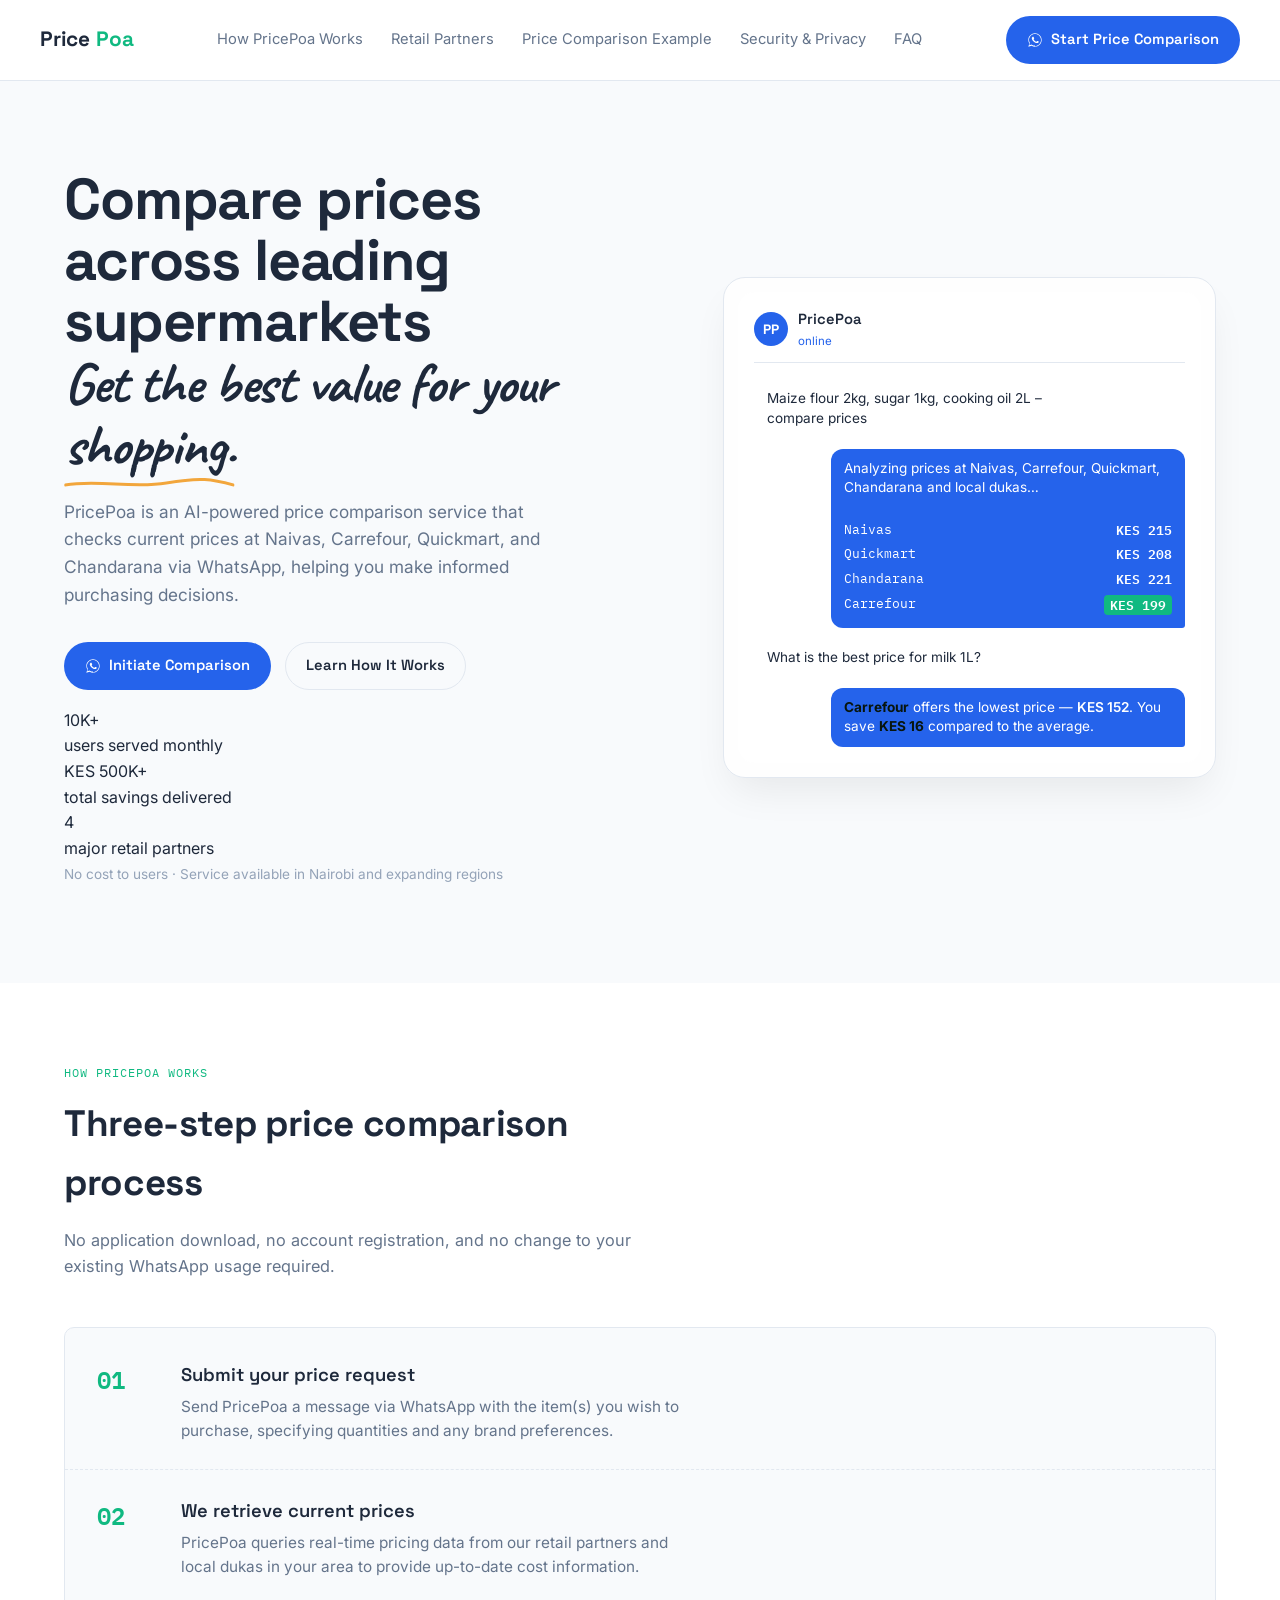
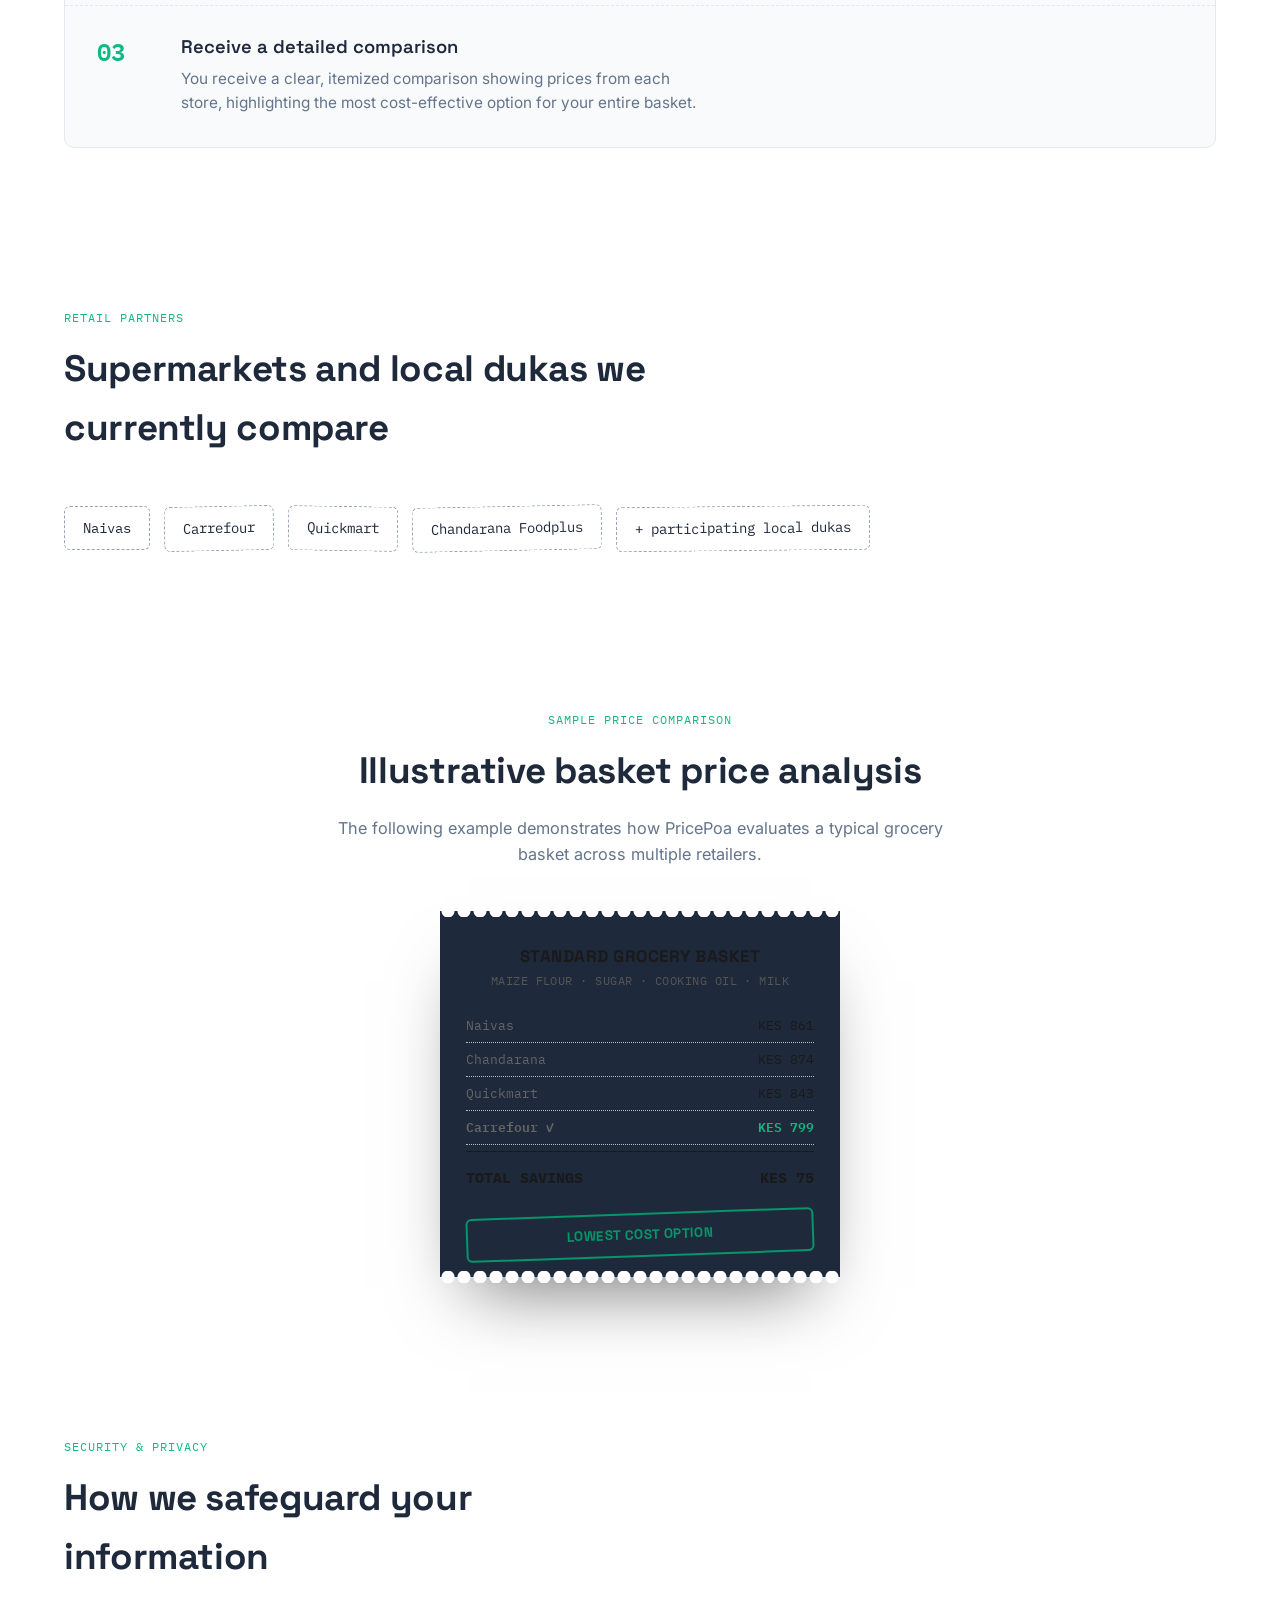
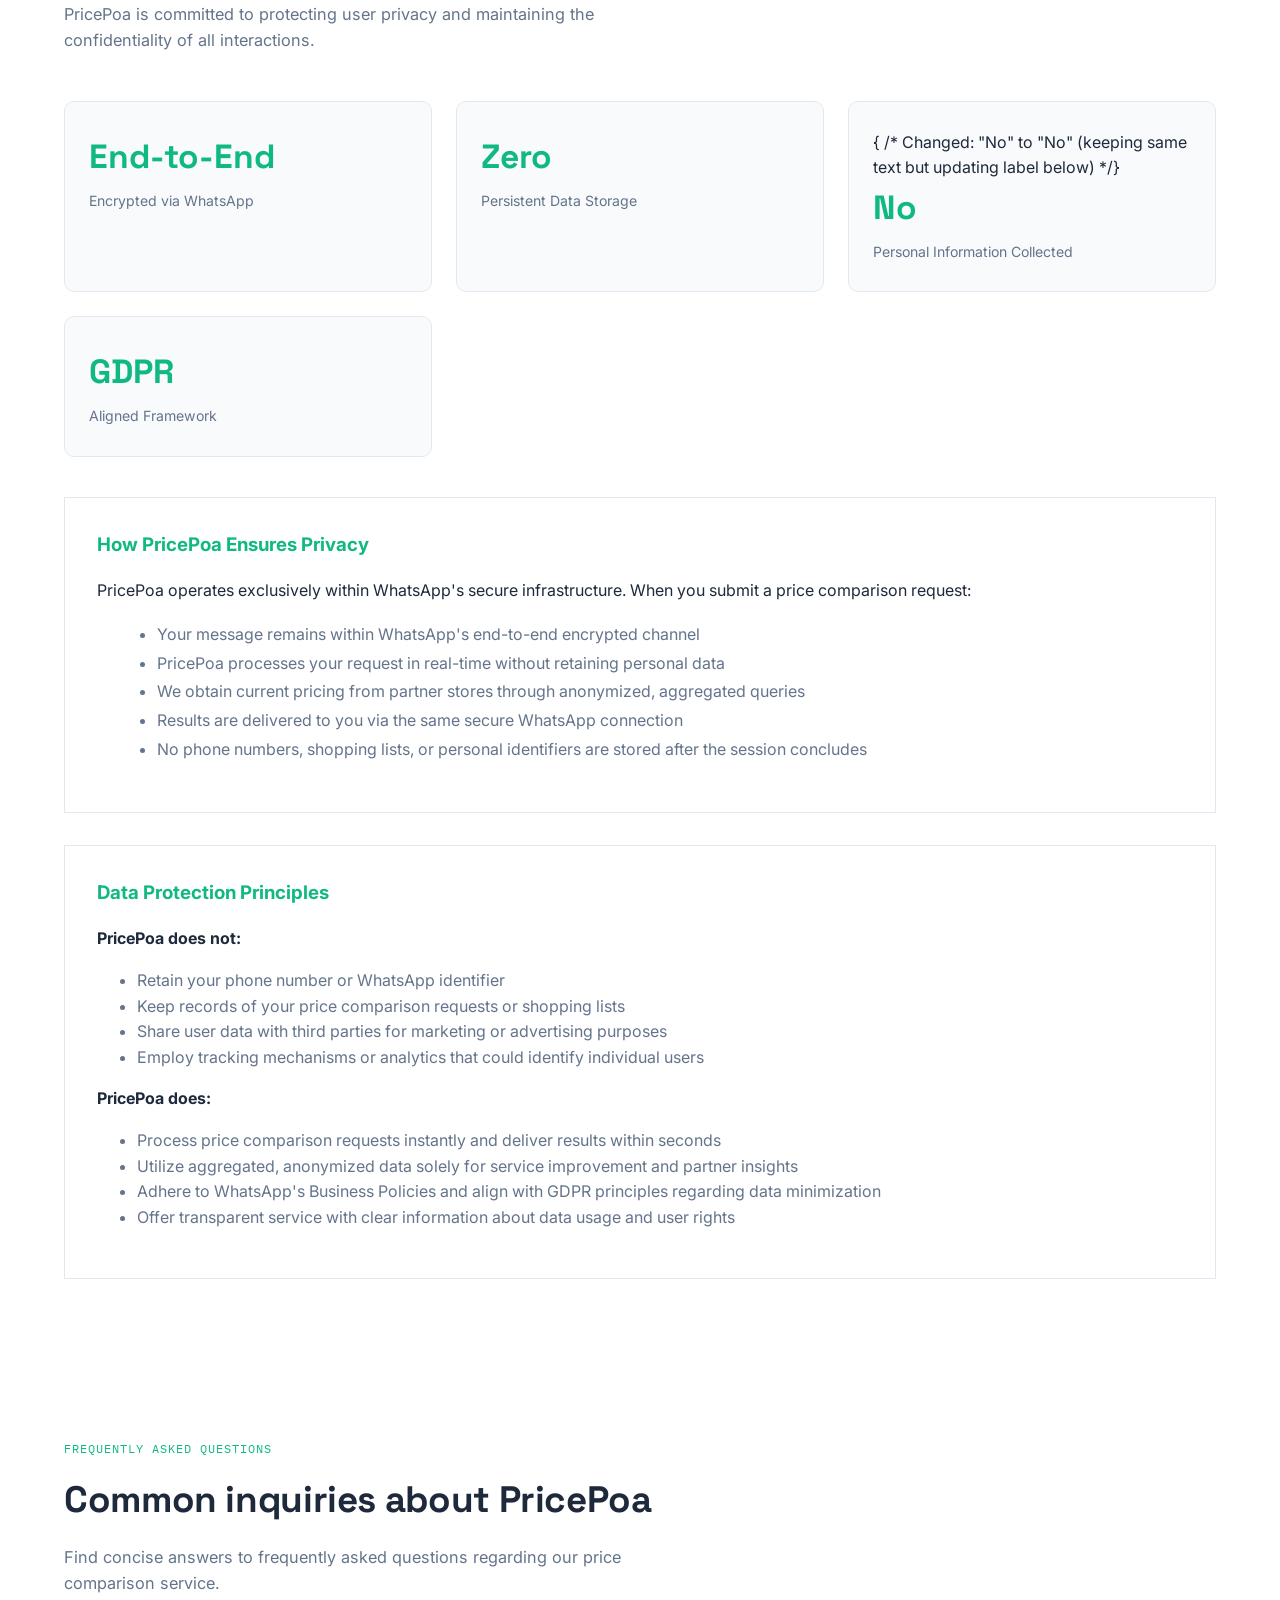
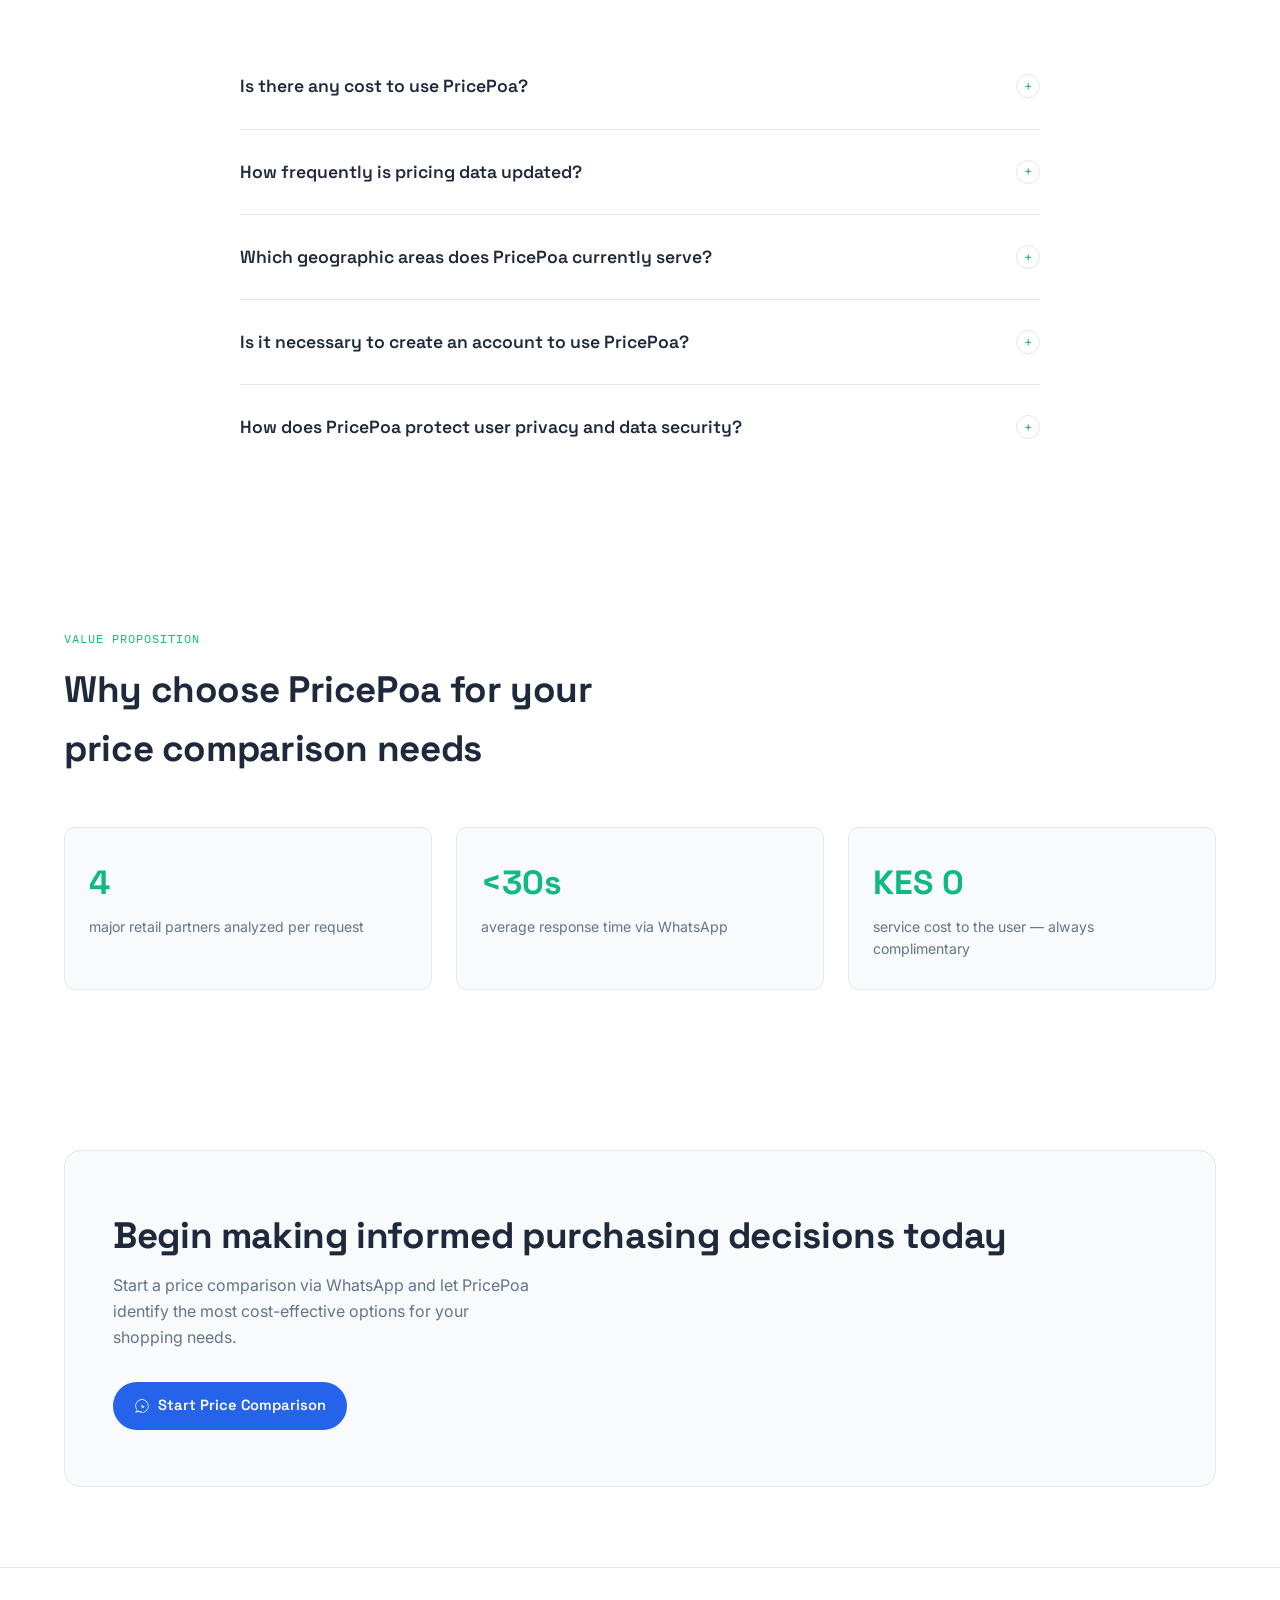
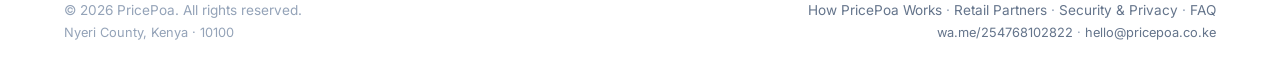
==== commit c717d758: "removing unecessary wording" ====
--- a/index.html
+++ b/index.html
@@ -93,7 +93,6 @@
   <section class="hero" id="main-content">
     <div class="wrap hero-grid">
       <div>
-        <span class="eyebrow">Available on WhatsApp</span>
         <h1 class="headline">
           Compare prices across leading supermarkets<br>
           <span class="chalk-underline">Get the best value for your shopping.
